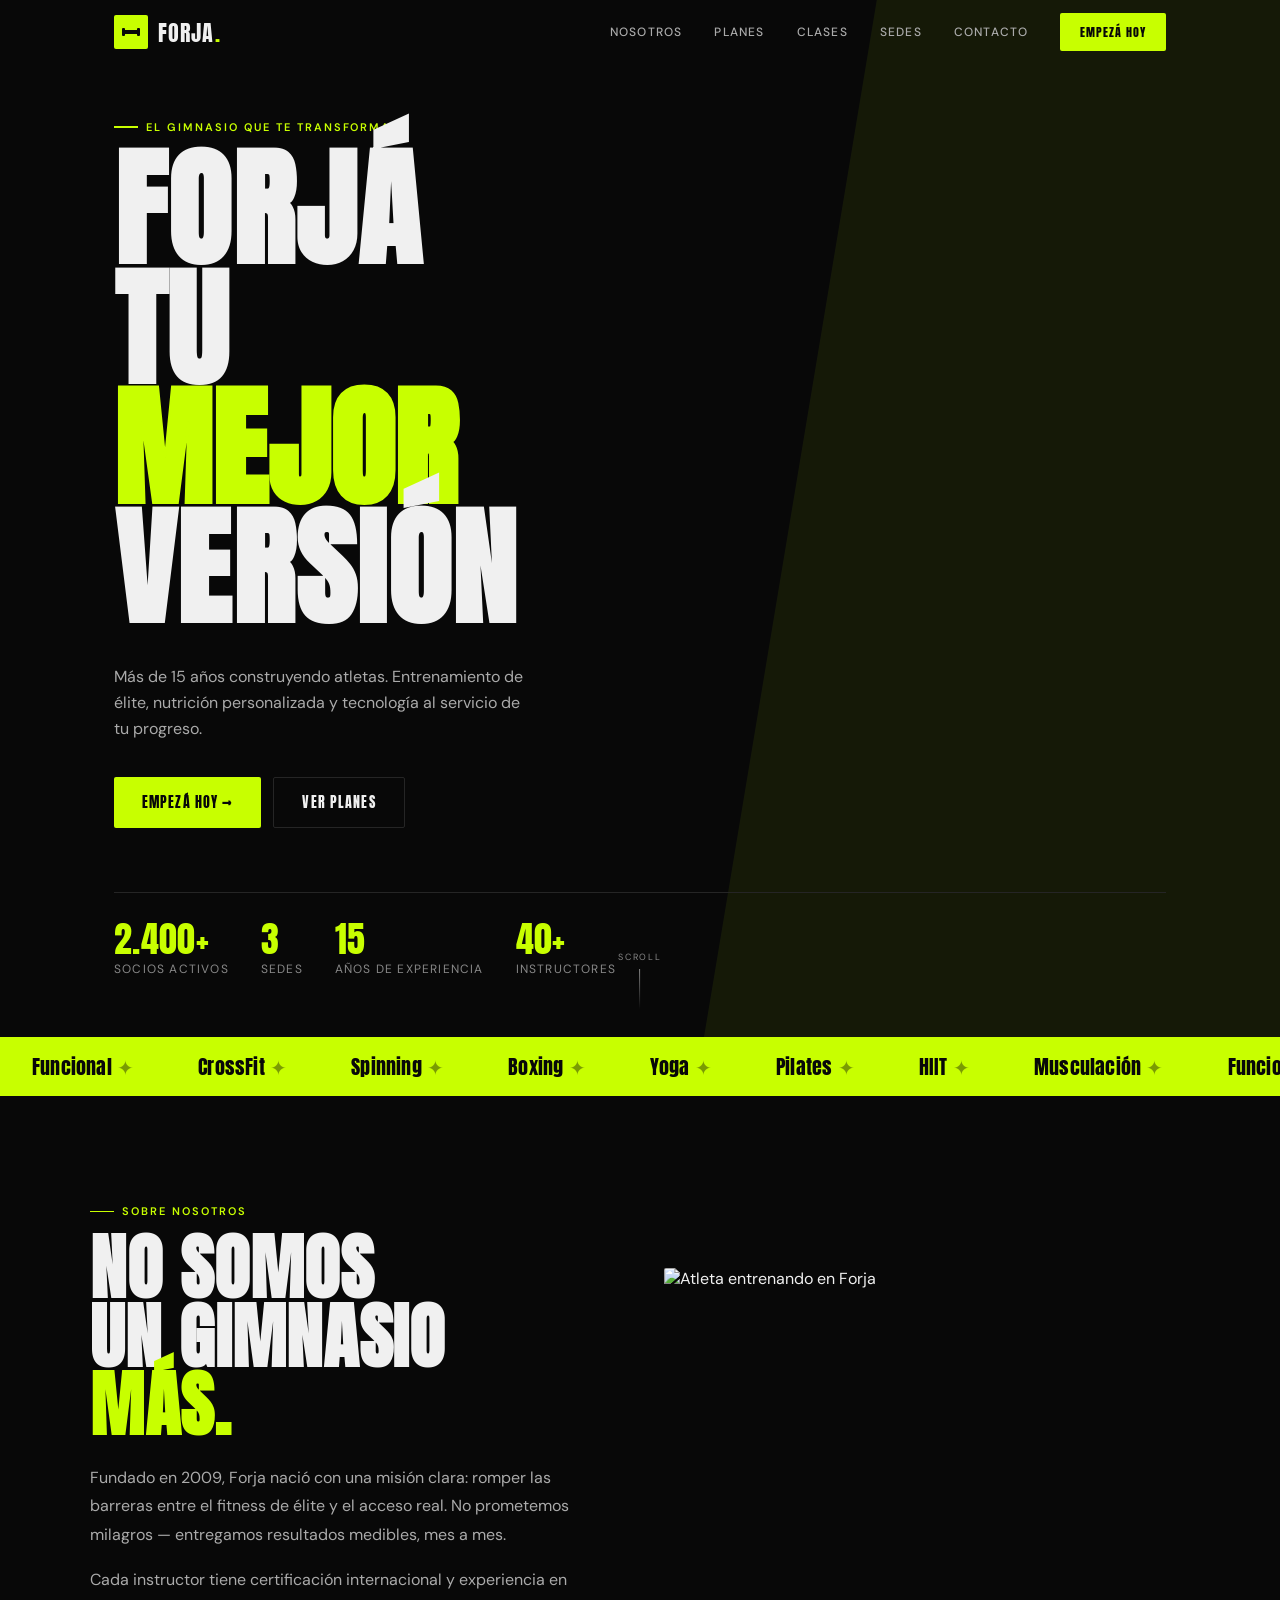
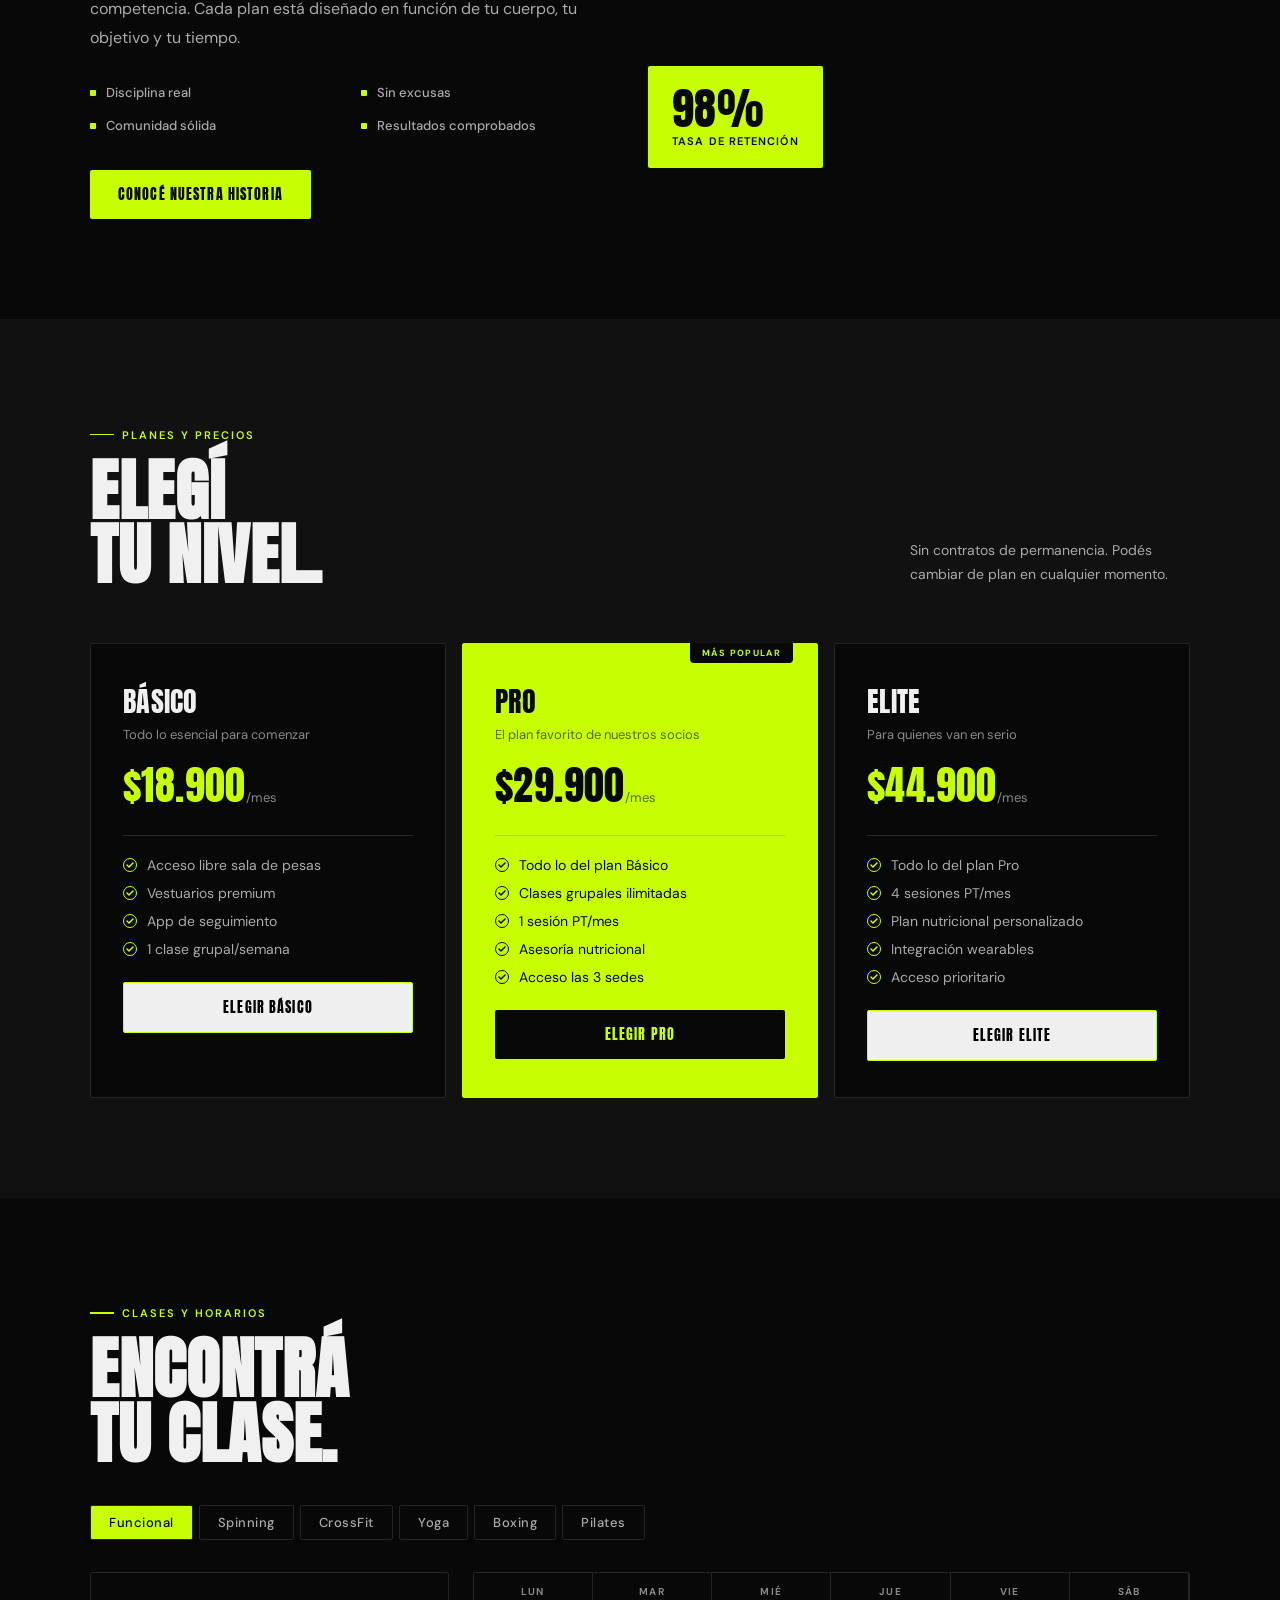
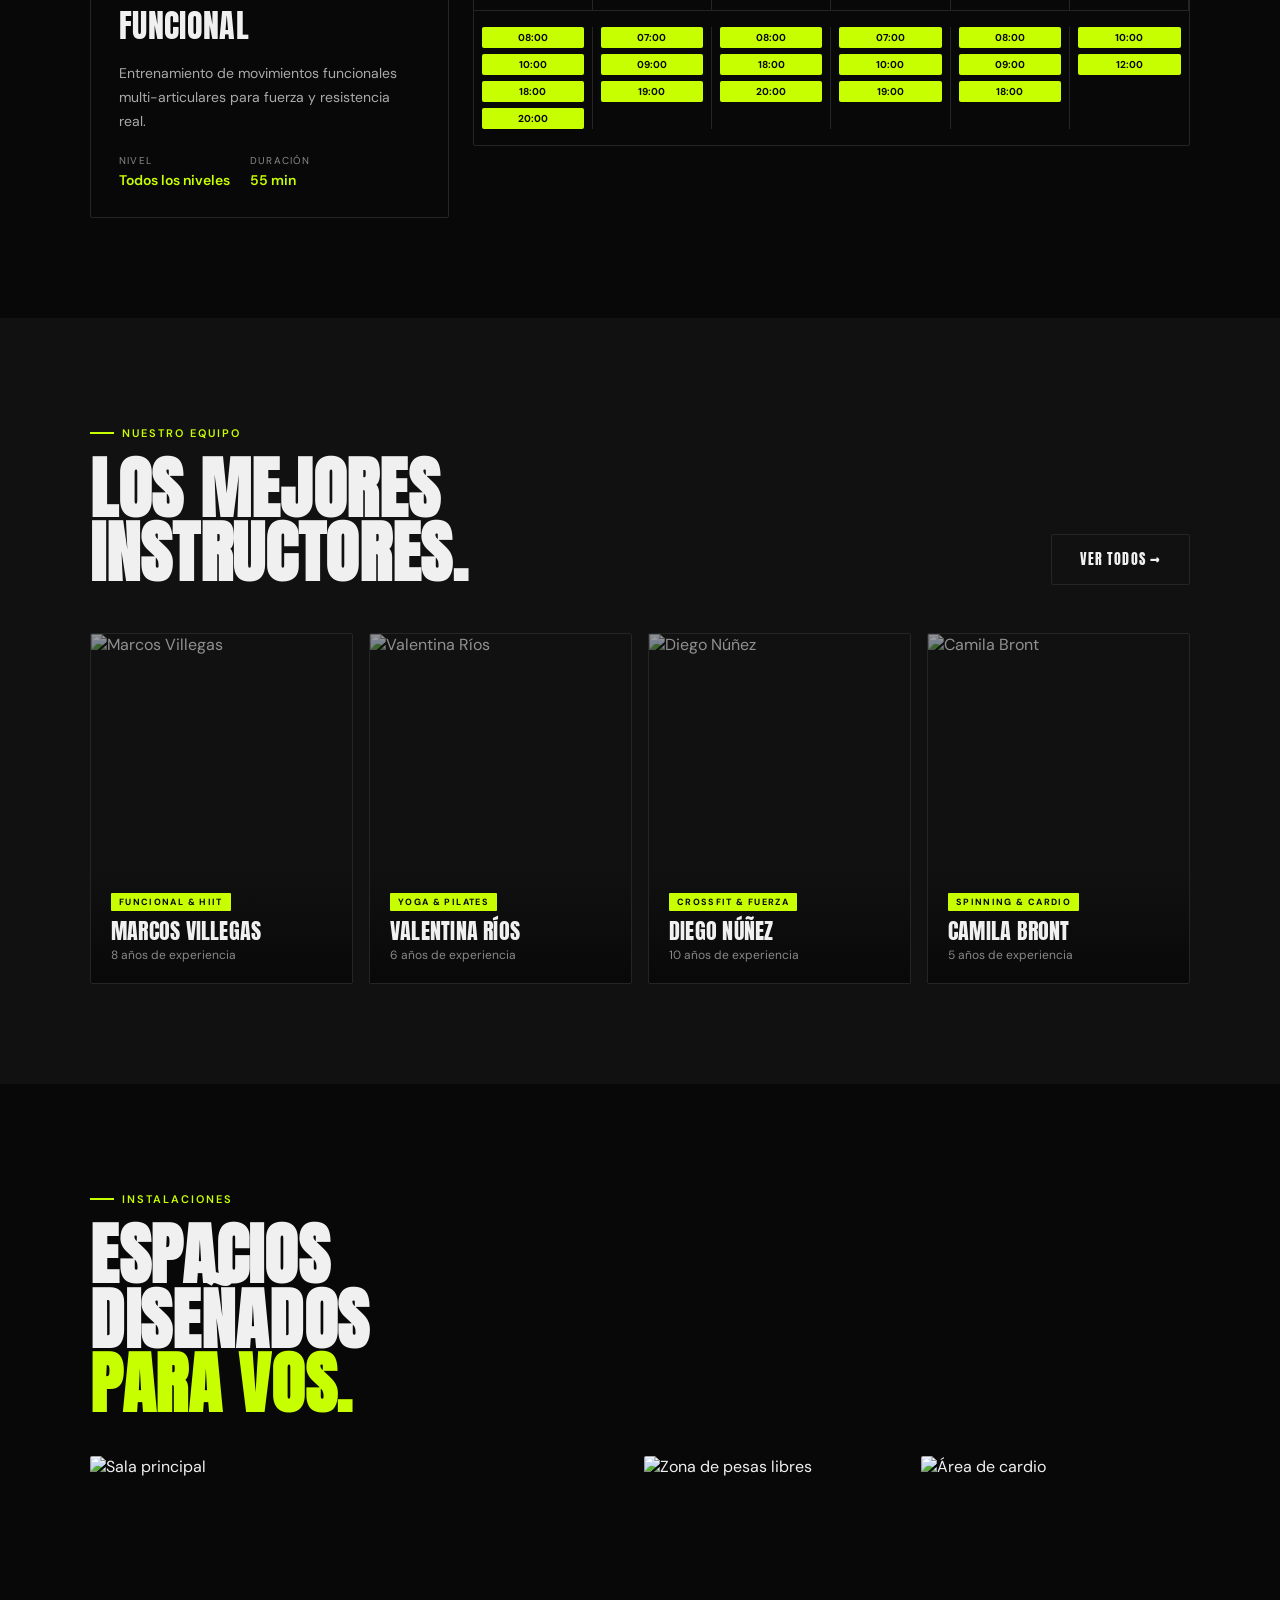
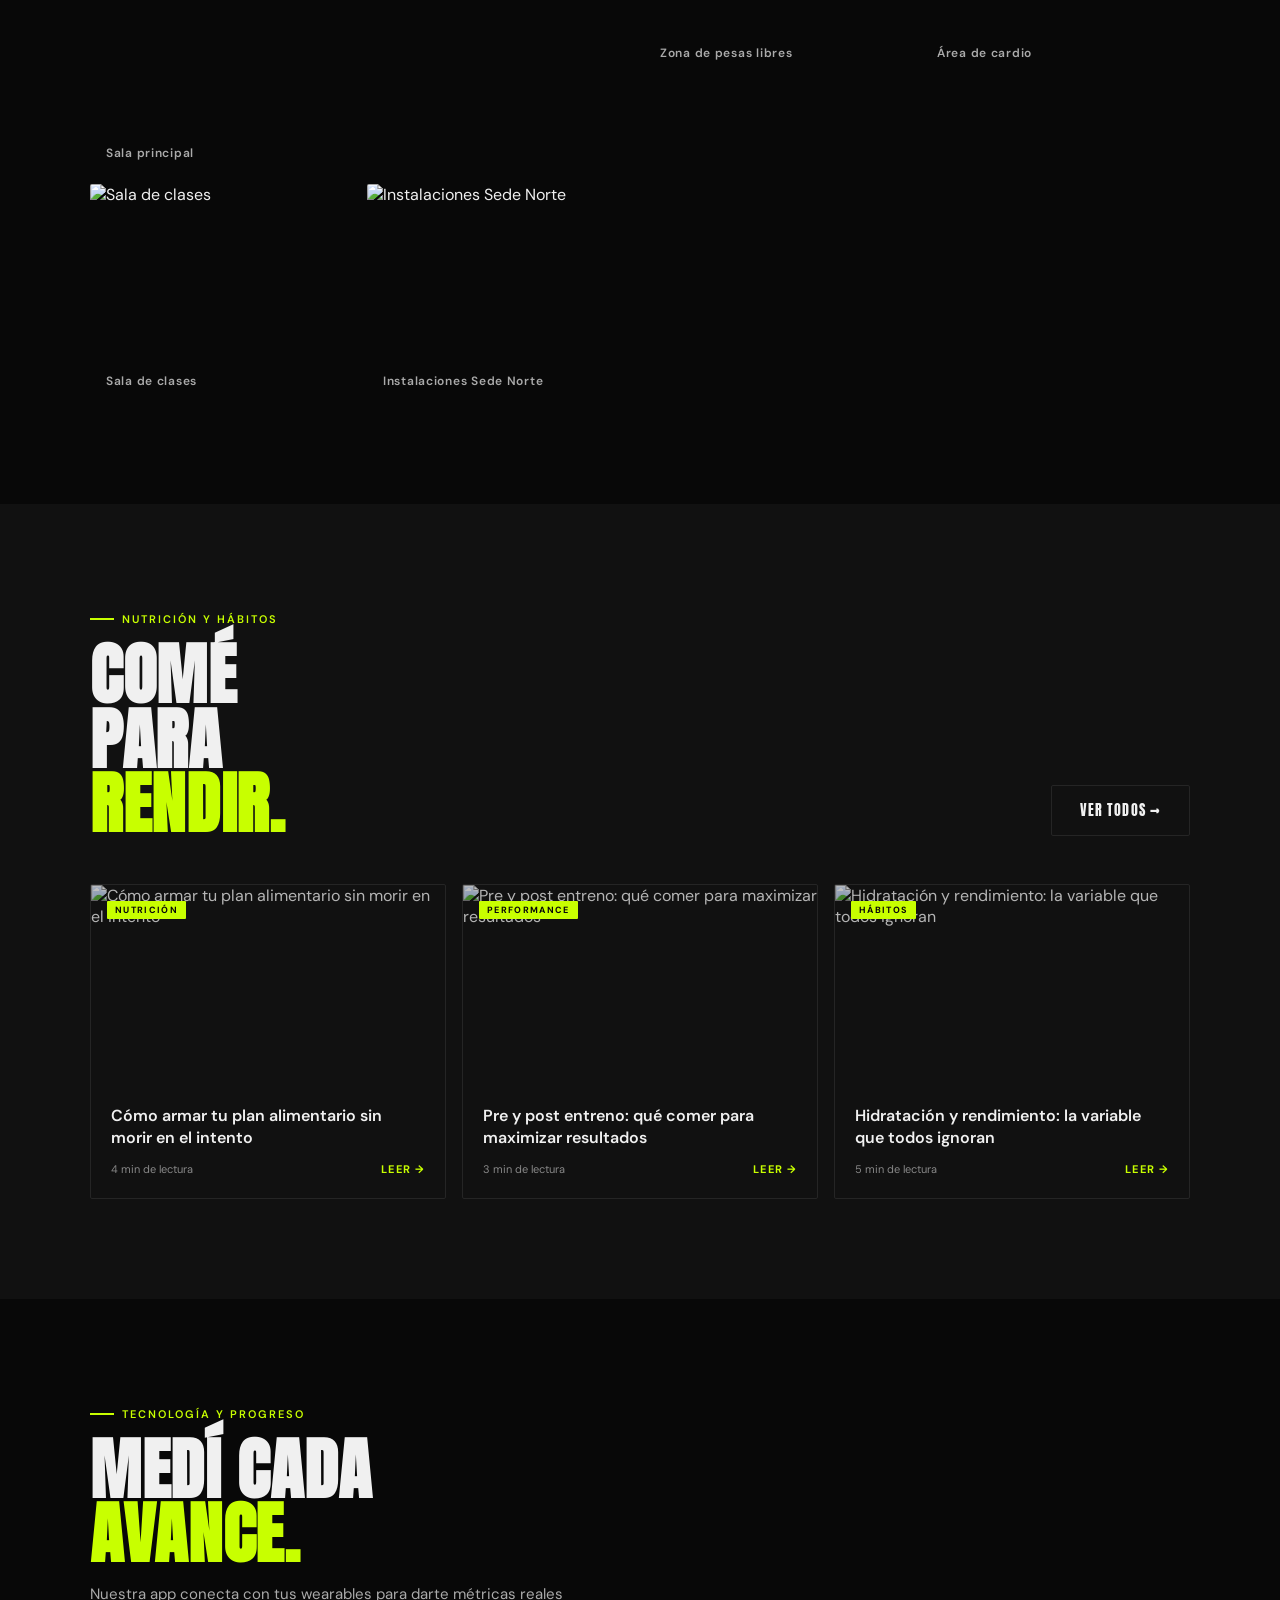
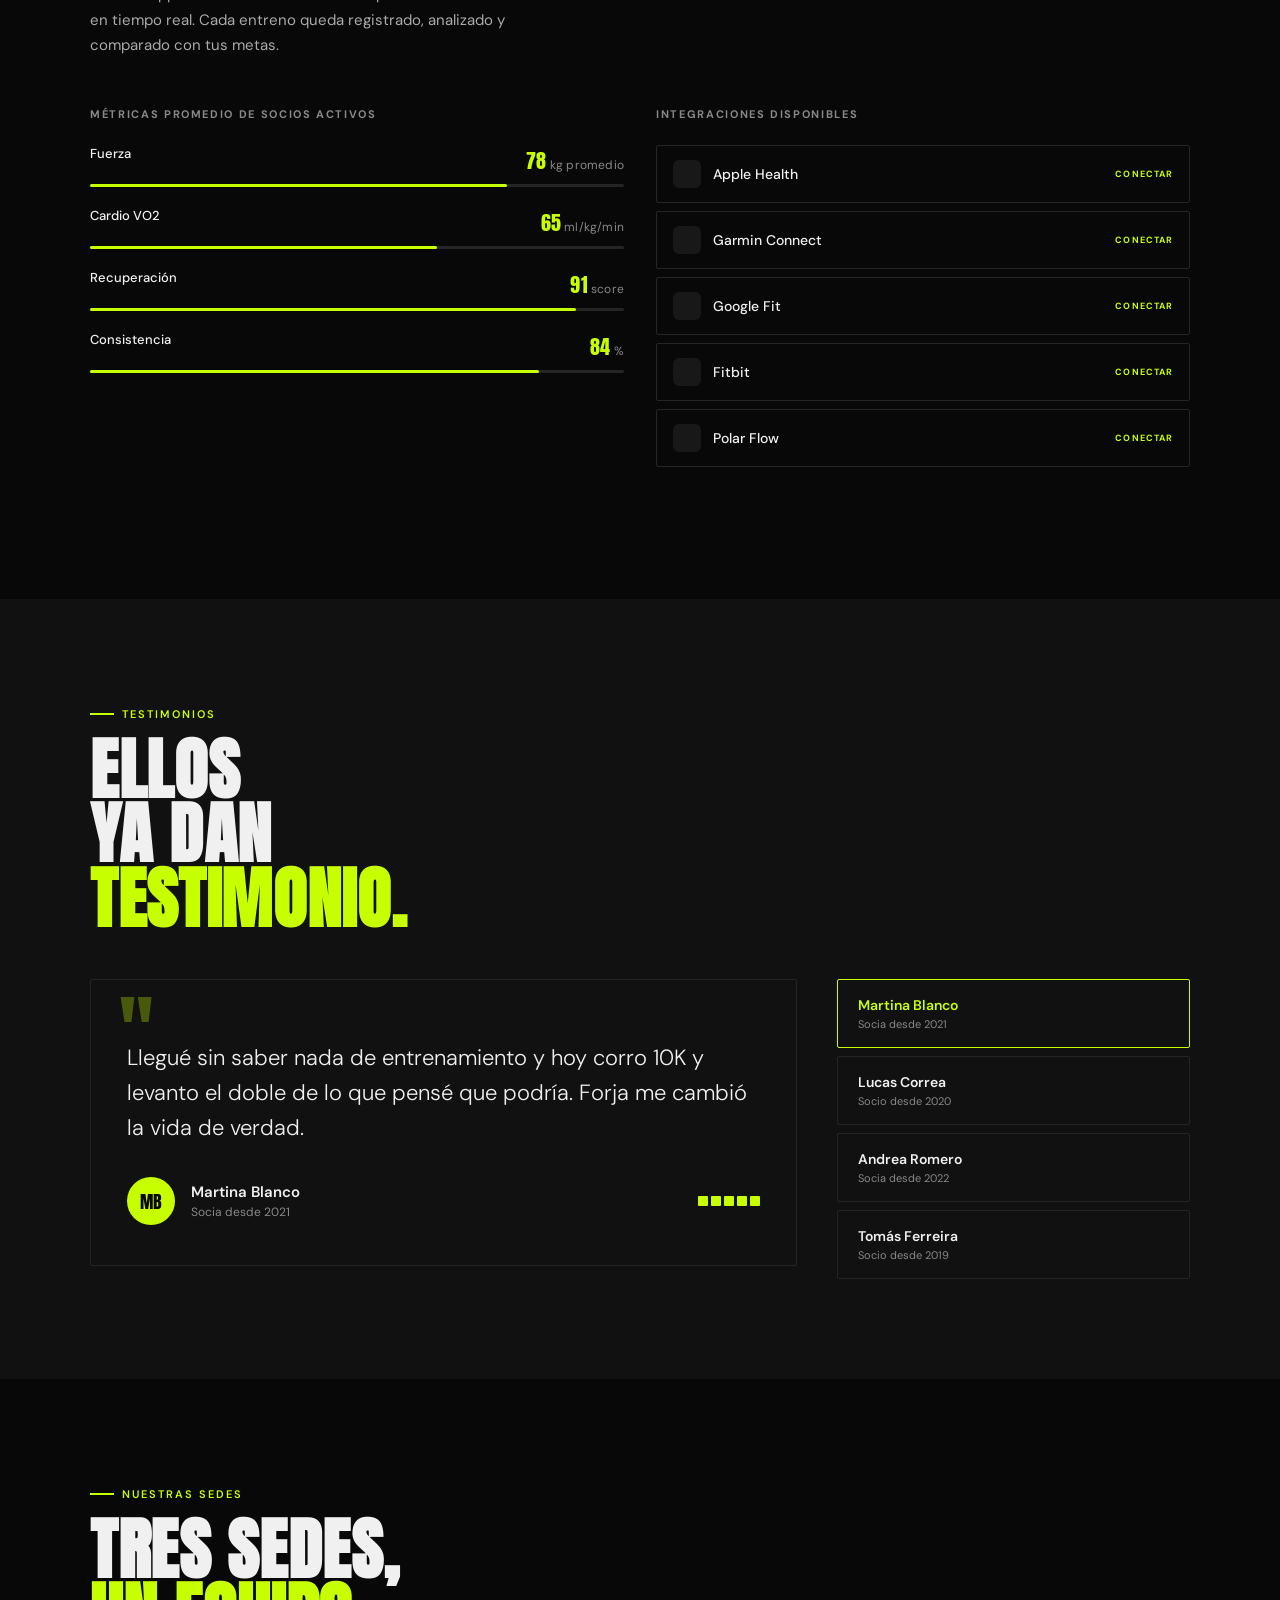
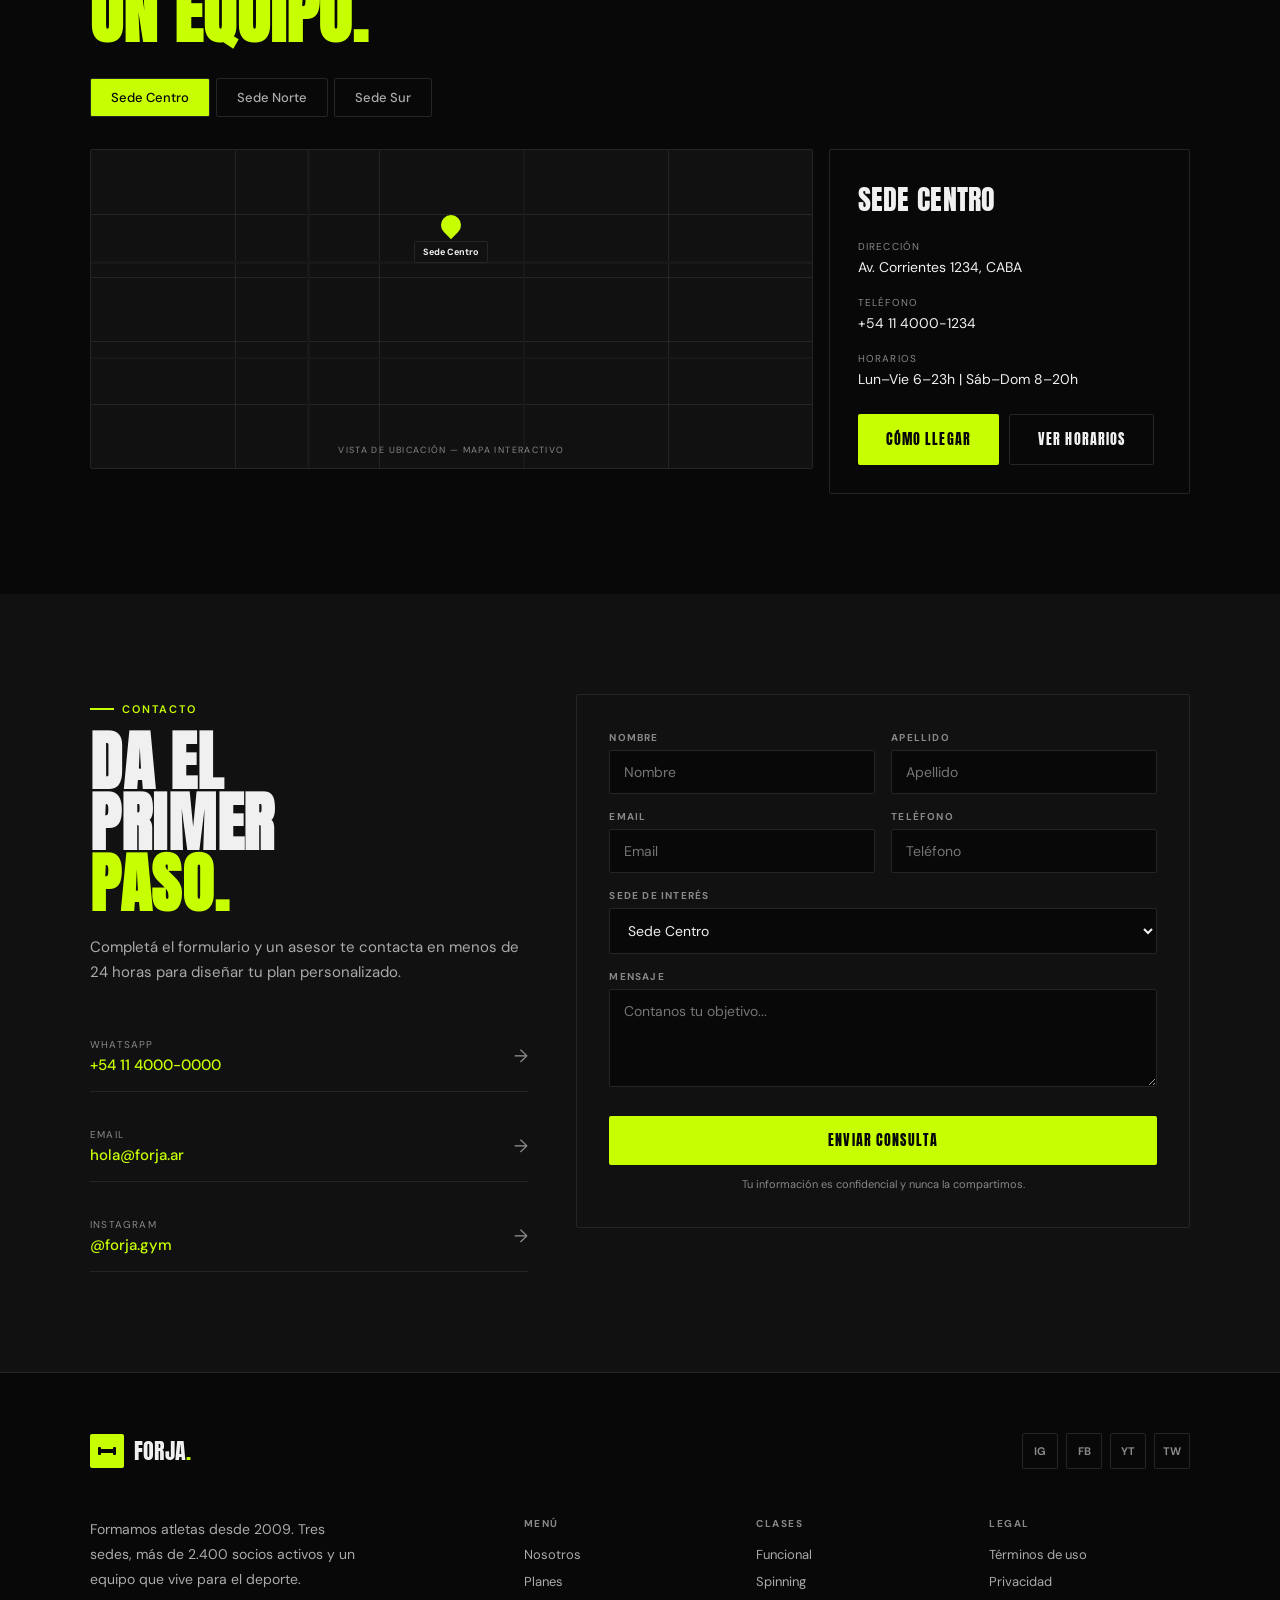
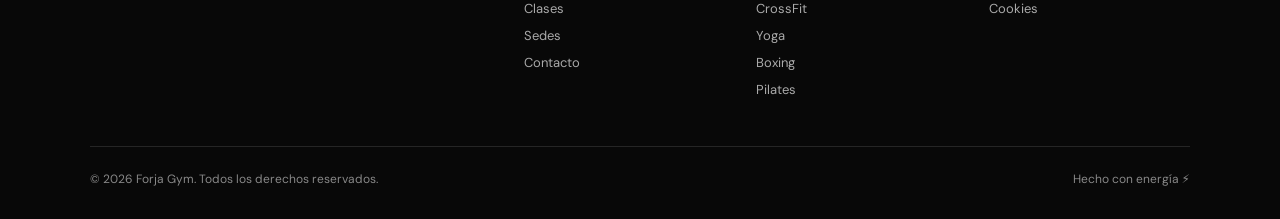
==== index.html @ 415e6bc8 "Maquetacion completa: HTML5+Bootstrap, formateo Prettier y auditoria de accesibilidad" ====
<!doctype html>
<html lang="es">
  <head>
    <meta charset="UTF-8" />
    <meta name="viewport" content="width=device-width, initial-scale=1.0" />
    <title>Forja Gym</title>
    <meta
      name="description"
      content="Forja Gym: entrenamiento de élite, nutrición personalizada y tecnología para tu progreso. Conocé nuestros planes, clases y sedes."
    />
    <link rel="preconnect" href="https://fonts.googleapis.com" />
    <link
      href="https://fonts.googleapis.com/css2?family=Anton&family=DM+Sans:wght@300;400;500;600&display=swap"
      rel="stylesheet"
    />
    <link href="index.css" rel="stylesheet" />
    <style>
      .mobile-menu.open {
        display: block !important;
      }
      .skip-link {
        position: absolute;
        left: -9999px;
        top: 0;
        background: var(--acid);
        color: var(--black);
        padding: 12px 20px;
        z-index: 1000;
        font-weight: 700;
        text-decoration: none;
      }
      .skip-link:focus {
        left: 16px;
        top: 16px;
      }
    </style>
  </head>
  <body>
    <a href="#contenido-principal" class="skip-link"
      >Saltar al contenido principal</a
    >
    <div id="root">
      <div style="min-height: 100%">
        <header
          style="
            position: fixed;
            top: 0;
            left: 0;
            right: 0;
            z-index: 100;
            background: transparent;
            backdrop-filter: none;
            border-bottom: none;
            transition: all 0.3s;
          "
        >
          <div style="max-width: 1100px; margin: 0 auto; padding: 0 24px">
            <div
              style="
                display: flex;
                align-items: center;
                justify-content: space-between;
                height: 64px;
              "
            >
              <div style="display: flex; align-items: center; gap: 10px">
                <div
                  style="
                    width: 34px;
                    height: 34px;
                    background: var(--acid);
                    border-radius: 2px;
                    display: flex;
                    align-items: center;
                    justify-content: center;
                  "
                >
                  <svg width="18" height="18" viewBox="0 0 18 18" fill="none">
                    <rect
                      x="2"
                      y="7"
                      width="14"
                      height="4"
                      rx="1"
                      fill="#080808"
                    ></rect>
                    <rect
                      x="0"
                      y="5"
                      width="3"
                      height="8"
                      rx="1"
                      fill="#080808"
                    ></rect>
                    <rect
                      x="15"
                      y="5"
                      width="3"
                      height="8"
                      rx="1"
                      fill="#080808"
                    ></rect>
                  </svg>
                </div>
                <span
                  class="display"
                  style="
                    font-size: 22px;
                    color: var(--text);
                    letter-spacing: 0.05em;
                  "
                  >FORJA<span style="color: var(--acid)">.</span></span
                >
              </div>
              <nav
                style="display: flex; gap: 32px; align-items: center"
                class="desktop-nav"
              >
                <a
                  href="#nosotros"
                  style="
                    font-size: 12px;
                    font-weight: 500;
                    letter-spacing: 0.1em;
                    text-transform: uppercase;
                    color: var(--text-dim);
                    text-decoration: none;
                    transition: color 0.2s;
                  "
                  >Nosotros</a
                ><a
                  href="#planes"
                  style="
                    font-size: 12px;
                    font-weight: 500;
                    letter-spacing: 0.1em;
                    text-transform: uppercase;
                    color: var(--text-dim);
                    text-decoration: none;
                    transition: color 0.2s;
                  "
                  >Planes</a
                ><a
                  href="#clases"
                  style="
                    font-size: 12px;
                    font-weight: 500;
                    letter-spacing: 0.1em;
                    text-transform: uppercase;
                    color: var(--text-dim);
                    text-decoration: none;
                    transition: color 0.2s;
                  "
                  >Clases</a
                ><a
                  href="#sedes"
                  style="
                    font-size: 12px;
                    font-weight: 500;
                    letter-spacing: 0.1em;
                    text-transform: uppercase;
                    color: var(--text-dim);
                    text-decoration: none;
                    transition: color 0.2s;
                  "
                  >Sedes</a
                ><a
                  href="#contacto"
                  style="
                    font-size: 12px;
                    font-weight: 500;
                    letter-spacing: 0.1em;
                    text-transform: uppercase;
                    color: var(--text-dim);
                    text-decoration: none;
                    transition: color 0.2s;
                  "
                  >Contacto</a
                ><button
                  type="button"
                  style="display:inline-flex;align-items:center;gap:8px;font-family:&#x27;Anton&#x27;, sans-serif;font-size:12px;letter-spacing:0.08em;text-transform:uppercase;border:none;cursor:pointer;padding:10px 20px;border-radius:2px;transition:all 0.2s;background:var(--acid);color:var(--black)"
                >
                  Empezá hoy
                </button>
              </nav>
              <button
                type="button"
                style="
                  background: none;
                  border: none;
                  cursor: pointer;
                  display: flex;
                  flex-direction: column;
                  gap: 5px;
                  padding: 4px;
                "
                class="hamburger"
              >
                <div
                  style="
                    width: 24px;
                    height: 1.5px;
                    background: var(--text);
                    border-radius: 1px;
                    transform: none;
                    opacity: 1;
                    transition: all 0.2s;
                  "
                ></div>
                <div
                  style="
                    width: 24px;
                    height: 1.5px;
                    background: var(--text);
                    border-radius: 1px;
                    transform: none;
                    opacity: 1;
                    transition: all 0.2s;
                  "
                ></div>
                <div
                  style="
                    width: 24px;
                    height: 1.5px;
                    background: var(--text);
                    border-radius: 1px;
                    transform: none;
                    opacity: 1;
                    transition: all 0.2s;
                  "
                ></div>
              </button>
            </div>
          </div>
          <style>
            .desktop-nav {
              display: none !important;
            }
            @media (min-width: 768px) {
              .desktop-nav {
                display: flex !important;
              }
              .hamburger {
                display: none !important;
              }
            }
          </style>
          <div
            class="mobile-menu"
            style="
              display: none;
              background: var(--surface);
              border-top: 1px solid var(--border);
              padding: 20px 24px;
            "
          >
            <a
              href="#nosotros"
              style="
                display: block;
                padding: 14px 0;
                border-bottom: 1px solid var(--border);
                font-size: 13px;
                font-weight: 500;
                letter-spacing: 0.1em;
                text-transform: uppercase;
                color: var(--text-dim);
                text-decoration: none;
              "
              >Nosotros</a
            >
            <a
              href="#planes"
              style="
                display: block;
                padding: 14px 0;
                border-bottom: 1px solid var(--border);
                font-size: 13px;
                font-weight: 500;
                letter-spacing: 0.1em;
                text-transform: uppercase;
                color: var(--text-dim);
                text-decoration: none;
              "
              >Planes</a
            >
            <a
              href="#clases"
              style="
                display: block;
                padding: 14px 0;
                border-bottom: 1px solid var(--border);
                font-size: 13px;
                font-weight: 500;
                letter-spacing: 0.1em;
                text-transform: uppercase;
                color: var(--text-dim);
                text-decoration: none;
              "
              >Clases</a
            >
            <a
              href="#sedes"
              style="
                display: block;
                padding: 14px 0;
                border-bottom: 1px solid var(--border);
                font-size: 13px;
                font-weight: 500;
                letter-spacing: 0.1em;
                text-transform: uppercase;
                color: var(--text-dim);
                text-decoration: none;
              "
              >Sedes</a
            >
            <a
              href="#contacto"
              style="
                display: block;
                padding: 14px 0;
                border-bottom: 1px solid var(--border);
                font-size: 13px;
                font-weight: 500;
                letter-spacing: 0.1em;
                text-transform: uppercase;
                color: var(--text-dim);
                text-decoration: none;
              "
              >Contacto</a
            >
            <div style="margin-top: 20px">
              <button
                type="button"
                style="
                  display: flex;
                  width: 100%;
                  justify-content: center;
                  align-items: center;
                  gap: 8px;
                  font-family: &quot;Anton&quot;, sans-serif;
                  font-size: 14px;
                  letter-spacing: 0.08em;
                  text-transform: uppercase;
                  border: none;
                  cursor: pointer;
                  padding: 14px 28px;
                  border-radius: 2px;
                  background: var(--acid);
                  color: var(--black);
                "
              >
                Empezá hoy
              </button>
            </div>
          </div>
        </header>
        <section
          id="contenido-principal"
          style="
            position: relative;
            min-height: 100svh;
            display: flex;
            flex-direction: column;
            overflow: hidden;
          "
        >
          <div
            style="
              position: absolute;
              inset: 0;
              background-image: url(https://images.unsplash.com/photo-1526506118085-60ce8714f8c5?w=1600&amp;h=1100&amp;fit=crop&amp;auto=format&amp;q=80);
              background-size: cover;
              background-position: center top;
              filter: brightness(0.35);
            "
          ></div>
          <div
            style="
              position: absolute;
              bottom: 0;
              right: 0;
              width: 45%;
              height: 100%;
              background: var(--acid);
              clip-path: polygon(30% 0, 100% 0, 100% 100%, 0% 100%);
              opacity: 0.07;
            "
          ></div>
          <div
            style="
              position: relative;
              flex: 1;
              display: flex;
              flex-direction: column;
              justify-content: center;
              padding: 120px 24px 60px;
              max-width: 1100px;
              margin: 0 auto;
              width: 100%;
            "
          >
            <span
              style="
                display: inline-flex;
                align-items: center;
                gap: 8px;
                font-size: 11px;
                font-weight: 600;
                letter-spacing: 0.18em;
                text-transform: uppercase;
                color: var(--acid);
                margin-bottom: 16px;
              "
              ><span
                style="
                  width: 24px;
                  height: 1.5px;
                  background: var(--acid);
                  display: inline-block;
                "
              ></span
              >El gimnasio que te transforma</span
            >
            <h1
              class="display"
              style="
                font-size: clamp(56px, 14vw, 130px);
                line-height: 0.92;
                color: var(--text);
                margin-bottom: 12px;
              "
            >
              FORJÁ<br />TU<br /><span
                style="color: var(--acid); -webkit-text-stroke: 2px var(--acid)"
                >MEJOR</span
              ><br />VERSIÓN
            </h1>
            <p
              style="
                font-size: 16px;
                line-height: 1.6;
                color: var(--text-dim);
                max-width: 420px;
                margin-top: 24px;
                margin-bottom: 36px;
              "
            >
              Más de 15 años construyendo atletas. Entrenamiento de élite,
              nutrición personalizada y tecnología al servicio de tu progreso.
            </p>
            <div style="display: flex; gap: 12px; flex-wrap: wrap">
              <button
                type="button"
                style="display:inline-flex;align-items:center;gap:8px;font-family:&#x27;Anton&#x27;, sans-serif;font-size:14px;letter-spacing:0.08em;text-transform:uppercase;border:none;cursor:pointer;padding:14px 28px;border-radius:2px;transition:all 0.2s;background:var(--acid);color:var(--black)"
              >
                Empezá hoy →</button
              ><button
                type="button"
                style="display:inline-flex;align-items:center;gap:8px;font-family:&#x27;Anton&#x27;, sans-serif;font-size:14px;letter-spacing:0.08em;text-transform:uppercase;border:1.5px solid var(--border);cursor:pointer;padding:14px 28px;border-radius:2px;transition:all 0.2s;background:transparent;color:var(--text)"
              >
                Ver planes
              </button>
            </div>
            <div
              style="
                display: flex;
                gap: 32px;
                margin-top: 64px;
                flex-wrap: wrap;
                border-top: 1px solid var(--border);
                padding-top: 28px;
              "
            >
              <div>
                <div
                  class="display"
                  style="font-size: 36px; color: var(--acid); line-height: 1"
                >
                  2.400+
                </div>
                <div
                  style="
                    font-size: 12px;
                    color: var(--muted);
                    margin-top: 4px;
                    text-transform: uppercase;
                    letter-spacing: 0.1em;
                  "
                >
                  Socios activos
                </div>
              </div>
              <div>
                <div
                  class="display"
                  style="font-size: 36px; color: var(--acid); line-height: 1"
                >
                  3
                </div>
                <div
                  style="
                    font-size: 12px;
                    color: var(--muted);
                    margin-top: 4px;
                    text-transform: uppercase;
                    letter-spacing: 0.1em;
                  "
                >
                  Sedes
                </div>
              </div>
              <div>
                <div
                  class="display"
                  style="font-size: 36px; color: var(--acid); line-height: 1"
                >
                  15
                </div>
                <div
                  style="
                    font-size: 12px;
                    color: var(--muted);
                    margin-top: 4px;
                    text-transform: uppercase;
                    letter-spacing: 0.1em;
                  "
                >
                  Años de experiencia
                </div>
              </div>
              <div>
                <div
                  class="display"
                  style="font-size: 36px; color: var(--acid); line-height: 1"
                >
                  40+
                </div>
                <div
                  style="
                    font-size: 12px;
                    color: var(--muted);
                    margin-top: 4px;
                    text-transform: uppercase;
                    letter-spacing: 0.1em;
                  "
                >
                  Instructores
                </div>
              </div>
            </div>
          </div>
          <div
            style="
              position: absolute;
              bottom: 28px;
              left: 50%;
              transform: translateX(-50%);
              display: flex;
              flex-direction: column;
              align-items: center;
              gap: 6px;
            "
          >
            <div
              style="
                font-size: 9px;
                color: var(--muted);
                letter-spacing: 0.2em;
                text-transform: uppercase;
              "
            >
              Scroll
            </div>
            <div
              style="
                width: 1px;
                height: 40px;
                background: linear-gradient(
                  to bottom,
                  var(--muted),
                  transparent
                );
              "
            ></div>
          </div>
        </section>
        <div
          style="
            background: var(--acid);
            overflow: hidden;
            padding: 14px 0;
            border-top: none;
            border-bottom: none;
          "
        >
          <div class="marquee-track" aria-hidden="true">
            <span
              class="display"
              style="
                font-size: 20px;
                color: var(--black);
                white-space: nowrap;
                padding: 0 32px;
              "
              >Funcional <span style="opacity: 0.4">✦</span></span
            ><span
              class="display"
              style="
                font-size: 20px;
                color: var(--black);
                white-space: nowrap;
                padding: 0 32px;
              "
              >CrossFit <span style="opacity: 0.4">✦</span></span
            ><span
              class="display"
              style="
                font-size: 20px;
                color: var(--black);
                white-space: nowrap;
                padding: 0 32px;
              "
              >Spinning <span style="opacity: 0.4">✦</span></span
            ><span
              class="display"
              style="
                font-size: 20px;
                color: var(--black);
                white-space: nowrap;
                padding: 0 32px;
              "
              >Boxing <span style="opacity: 0.4">✦</span></span
            ><span
              class="display"
              style="
                font-size: 20px;
                color: var(--black);
                white-space: nowrap;
                padding: 0 32px;
              "
              >Yoga <span style="opacity: 0.4">✦</span></span
            ><span
              class="display"
              style="
                font-size: 20px;
                color: var(--black);
                white-space: nowrap;
                padding: 0 32px;
              "
              >Pilates <span style="opacity: 0.4">✦</span></span
            ><span
              class="display"
              style="
                font-size: 20px;
                color: var(--black);
                white-space: nowrap;
                padding: 0 32px;
              "
              >HIIT <span style="opacity: 0.4">✦</span></span
            ><span
              class="display"
              style="
                font-size: 20px;
                color: var(--black);
                white-space: nowrap;
                padding: 0 32px;
              "
              >Musculación <span style="opacity: 0.4">✦</span></span
            ><span
              class="display"
              style="
                font-size: 20px;
                color: var(--black);
                white-space: nowrap;
                padding: 0 32px;
              "
              >Funcional <span style="opacity: 0.4">✦</span></span
            ><span
              class="display"
              style="
                font-size: 20px;
                color: var(--black);
                white-space: nowrap;
                padding: 0 32px;
              "
              >CrossFit <span style="opacity: 0.4">✦</span></span
            ><span
              class="display"
              style="
                font-size: 20px;
                color: var(--black);
                white-space: nowrap;
                padding: 0 32px;
              "
              >Spinning <span style="opacity: 0.4">✦</span></span
            ><span
              class="display"
              style="
                font-size: 20px;
                color: var(--black);
                white-space: nowrap;
                padding: 0 32px;
              "
              >Boxing <span style="opacity: 0.4">✦</span></span
            ><span
              class="display"
              style="
                font-size: 20px;
                color: var(--black);
                white-space: nowrap;
                padding: 0 32px;
              "
              >Yoga <span style="opacity: 0.4">✦</span></span
            ><span
              class="display"
              style="
                font-size: 20px;
                color: var(--black);
                white-space: nowrap;
                padding: 0 32px;
              "
              >Pilates <span style="opacity: 0.4">✦</span></span
            ><span
              class="display"
              style="
                font-size: 20px;
                color: var(--black);
                white-space: nowrap;
                padding: 0 32px;
              "
              >HIIT <span style="opacity: 0.4">✦</span></span
            ><span
              class="display"
              style="
                font-size: 20px;
                color: var(--black);
                white-space: nowrap;
                padding: 0 32px;
              "
              >Musculación <span style="opacity: 0.4">✦</span></span
            >
          </div>
        </div>
        <section
          id="nosotros"
          class="section-pad"
          style="background: var(--black)"
        >
          <div style="max-width: 1100px; margin: 0 auto">
            <div
              style="
                display: grid;
                grid-template-columns: 1fr;
                gap: 48px;
                align-items: center;
              "
              class="about-grid"
            >
              <div>
                <span
                  style="
                    display: inline-flex;
                    align-items: center;
                    gap: 8px;
                    font-size: 11px;
                    font-weight: 600;
                    letter-spacing: 0.18em;
                    text-transform: uppercase;
                    color: var(--acid);
                    margin-bottom: 16px;
                  "
                  ><span
                    style="
                      width: 24px;
                      height: 1.5px;
                      background: var(--acid);
                      display: inline-block;
                    "
                  ></span
                  >Sobre Nosotros</span
                >
                <h2
                  class="display"
                  style="
                    font-size: clamp(40px, 8vw, 72px);
                    line-height: 0.95;
                    margin-bottom: 24px;
                  "
                >
                  NO SOMOS<br />UN GIMNASIO<br /><span
                    style="color: var(--acid)"
                    >MÁS.</span
                  >
                </h2>
                <p
                  style="
                    font-size: 16px;
                    line-height: 1.8;
                    color: var(--text-dim);
                    margin-bottom: 16px;
                  "
                >
                  Fundado en 2009, Forja nació con una misión clara: romper las
                  barreras entre el fitness de élite y el acceso real. No
                  prometemos milagros — entregamos resultados medibles, mes a
                  mes.
                </p>
                <p
                  style="
                    font-size: 16px;
                    line-height: 1.8;
                    color: var(--text-dim);
                    margin-bottom: 32px;
                  "
                >
                  Cada instructor tiene certificación internacional y
                  experiencia en competencia. Cada plan está diseñado en función
                  de tu cuerpo, tu objetivo y tu tiempo.
                </p>
                <div
                  style="
                    display: grid;
                    grid-template-columns: 1fr 1fr;
                    gap: 16px;
                    margin-bottom: 36px;
                  "
                >
                  <div style="display: flex; align-items: center; gap: 10px">
                    <div
                      style="
                        width: 6px;
                        height: 6px;
                        background: var(--acid);
                        border-radius: 1px;
                        flex-shrink: 0;
                      "
                    ></div>
                    <span
                      style="
                        font-size: 13px;
                        font-weight: 500;
                        color: var(--text-dim);
                      "
                      >Disciplina real</span
                    >
                  </div>
                  <div style="display: flex; align-items: center; gap: 10px">
                    <div
                      style="
                        width: 6px;
                        height: 6px;
                        background: var(--acid);
                        border-radius: 1px;
                        flex-shrink: 0;
                      "
                    ></div>
                    <span
                      style="
                        font-size: 13px;
                        font-weight: 500;
                        color: var(--text-dim);
                      "
                      >Sin excusas</span
                    >
                  </div>
                  <div style="display: flex; align-items: center; gap: 10px">
                    <div
                      style="
                        width: 6px;
                        height: 6px;
                        background: var(--acid);
                        border-radius: 1px;
                        flex-shrink: 0;
                      "
                    ></div>
                    <span
                      style="
                        font-size: 13px;
                        font-weight: 500;
                        color: var(--text-dim);
                      "
                      >Comunidad sólida</span
                    >
                  </div>
                  <div style="display: flex; align-items: center; gap: 10px">
                    <div
                      style="
                        width: 6px;
                        height: 6px;
                        background: var(--acid);
                        border-radius: 1px;
                        flex-shrink: 0;
                      "
                    ></div>
                    <span
                      style="
                        font-size: 13px;
                        font-weight: 500;
                        color: var(--text-dim);
                      "
                      >Resultados comprobados</span
                    >
                  </div>
                </div>
                <button
                  type="button"
                  style="display:inline-flex;align-items:center;gap:8px;font-family:&#x27;Anton&#x27;, sans-serif;font-size:14px;letter-spacing:0.08em;text-transform:uppercase;border:none;cursor:pointer;padding:14px 28px;border-radius:2px;transition:all 0.2s;background:var(--acid);color:var(--black)"
                >
                  Conocé nuestra historia
                </button>
              </div>
              <div style="position: relative">
                <img
                  src="https://images.unsplash.com/photo-1605490855119-94921710a47f?w=700&amp;h=900&amp;fit=crop&amp;auto=format&amp;q=80"
                  alt="Atleta entrenando en Forja"
                  style="
                    width: 100%;
                    height: 480px;
                    object-fit: cover;
                    border-radius: 2px;
                    display: block;
                  "
                />
                <div
                  style="
                    position: absolute;
                    bottom: -20px;
                    left: -16px;
                    background: var(--acid);
                    color: var(--black);
                    padding: 20px 24px;
                    border-radius: 2px;
                  "
                >
                  <div class="display" style="font-size: 44px; line-height: 1">
                    98%
                  </div>
                  <div
                    style="
                      font-size: 11px;
                      font-weight: 600;
                      margin-top: 4px;
                      text-transform: uppercase;
                      letter-spacing: 0.1em;
                    "
                  >
                    Tasa de retención
                  </div>
                </div>
              </div>
            </div>
          </div>
          <style>
            @media (min-width: 768px) {
              .about-grid {
                grid-template-columns: 1fr 1fr !important;
              }
            }
          </style>
        </section>
        <section
          id="planes"
          class="section-pad"
          style="background: var(--surface)"
        >
          <div style="max-width: 1100px; margin: 0 auto">
            <div
              style="
                display: flex;
                justify-content: space-between;
                align-items: flex-end;
                margin-bottom: 56px;
                flex-wrap: wrap;
                gap: 20px;
              "
            >
              <div>
                <span
                  style="
                    display: inline-flex;
                    align-items: center;
                    gap: 8px;
                    font-size: 11px;
                    font-weight: 600;
                    letter-spacing: 0.18em;
                    text-transform: uppercase;
                    color: var(--acid);
                    margin-bottom: 16px;
                  "
                  ><span
                    style="
                      width: 24px;
                      height: 1.5px;
                      background: var(--acid);
                      display: inline-block;
                    "
                  ></span
                  >Planes y Precios</span
                >
                <h2
                  class="display"
                  style="font-size: clamp(40px, 8vw, 68px); line-height: 0.95"
                >
                  ELEGÍ<br />TU NIVEL.
                </h2>
              </div>
              <p
                style="
                  font-size: 14px;
                  color: var(--text-dim);
                  max-width: 280px;
                  line-height: 1.7;
                "
              >
                Sin contratos de permanencia. Podés cambiar de plan en cualquier
                momento.
              </p>
            </div>
            <div
              style="display: grid; grid-template-columns: 1fr; gap: 2px"
              class="plans-grid"
            >
              <div
                class="card-hover"
                style="
                  padding: 36px 32px;
                  border: 1.5px solid var(--border);
                  border-radius: 2px;
                  background: var(--black);
                  position: relative;
                "
              >
                <div
                  style="
                    display: flex;
                    justify-content: space-between;
                    align-items: flex-start;
                    margin-bottom: 20px;
                    flex-wrap: wrap;
                    gap: 12px;
                  "
                >
                  <div>
                    <div
                      class="display"
                      style="font-size: 28px; color: var(--text)"
                    >
                      BÁSICO
                    </div>
                    <div
                      style="
                        font-size: 13px;
                        color: var(--muted);
                        margin-top: 4px;
                      "
                    >
                      Todo lo esencial para comenzar
                    </div>
                  </div>
                  <div style="text-align: right">
                    <span
                      class="display"
                      style="font-size: 40px; color: var(--acid)"
                      >$18.900</span
                    ><span style="font-size: 13px; color: var(--muted)"
                      >/mes</span
                    >
                  </div>
                </div>
                <div
                  style="
                    border-top: 1px solid var(--border);
                    padding-top: 20px;
                    margin-bottom: 24px;
                  "
                >
                  <div
                    style="
                      display: flex;
                      align-items: center;
                      gap: 10px;
                      margin-bottom: 10px;
                    "
                  >
                    <svg width="14" height="14" viewBox="0 0 14 14" fill="none">
                      <circle
                        cx="7"
                        cy="7"
                        r="6.5"
                        stroke="var(--acid)"
                        stroke-width="1"
                      ></circle>
                      <path
                        d="M4 7l2 2 4-4"
                        stroke="var(--acid)"
                        stroke-width="1.5"
                        stroke-linecap="round"
                        stroke-linejoin="round"
                      ></path></svg
                    ><span style="font-size: 14px; color: var(--text-dim)"
                      >Acceso libre sala de pesas</span
                    >
                  </div>
                  <div
                    style="
                      display: flex;
                      align-items: center;
                      gap: 10px;
                      margin-bottom: 10px;
                    "
                  >
                    <svg width="14" height="14" viewBox="0 0 14 14" fill="none">
                      <circle
                        cx="7"
                        cy="7"
                        r="6.5"
                        stroke="var(--acid)"
                        stroke-width="1"
                      ></circle>
                      <path
                        d="M4 7l2 2 4-4"
                        stroke="var(--acid)"
                        stroke-width="1.5"
                        stroke-linecap="round"
                        stroke-linejoin="round"
                      ></path></svg
                    ><span style="font-size: 14px; color: var(--text-dim)"
                      >Vestuarios premium</span
                    >
                  </div>
                  <div
                    style="
                      display: flex;
                      align-items: center;
                      gap: 10px;
                      margin-bottom: 10px;
                    "
                  >
                    <svg width="14" height="14" viewBox="0 0 14 14" fill="none">
                      <circle
                        cx="7"
                        cy="7"
                        r="6.5"
                        stroke="var(--acid)"
                        stroke-width="1"
                      ></circle>
                      <path
                        d="M4 7l2 2 4-4"
                        stroke="var(--acid)"
                        stroke-width="1.5"
                        stroke-linecap="round"
                        stroke-linejoin="round"
                      ></path></svg
                    ><span style="font-size: 14px; color: var(--text-dim)"
                      >App de seguimiento</span
                    >
                  </div>
                  <div
                    style="
                      display: flex;
                      align-items: center;
                      gap: 10px;
                      margin-bottom: 10px;
                    "
                  >
                    <svg width="14" height="14" viewBox="0 0 14 14" fill="none">
                      <circle
                        cx="7"
                        cy="7"
                        r="6.5"
                        stroke="var(--acid)"
                        stroke-width="1"
                      ></circle>
                      <path
                        d="M4 7l2 2 4-4"
                        stroke="var(--acid)"
                        stroke-width="1.5"
                        stroke-linecap="round"
                        stroke-linejoin="round"
                      ></path></svg
                    ><span style="font-size: 14px; color: var(--text-dim)"
                      >1 clase grupal/semana</span
                    >
                  </div>
                </div>
                <button
                  type="button"
                  style="display:inline-flex;align-items:center;gap:8px;font-family:&#x27;Anton&#x27;, sans-serif;font-size:14px;letter-spacing:0.08em;text-transform:uppercase;border:1.5px solid var(--acid);cursor:pointer;padding:14px 28px;border-radius:2px;transition:all 0.2s;width:100%;justify-content:center"
                >
                  Elegir Básico
                </button>
              </div>
              <div
                class="card-hover plan-featured"
                style="
                  padding: 36px 32px;
                  border: 1.5px solid var(--acid);
                  border-radius: 2px;
                  background: var(--acid);
                  position: relative;
                "
              >
                <div
                  style="
                    position: absolute;
                    top: -1px;
                    right: 24px;
                    background: var(--black);
                    color: var(--acid);
                    font-size: 9px;
                    font-weight: 700;
                    letter-spacing: 0.15em;
                    text-transform: uppercase;
                    padding: 4px 12px;
                    border-radius: 0 0 4px 4px;
                  "
                >
                  Más popular
                </div>
                <div
                  style="
                    display: flex;
                    justify-content: space-between;
                    align-items: flex-start;
                    margin-bottom: 20px;
                    flex-wrap: wrap;
                    gap: 12px;
                  "
                >
                  <div>
                    <div
                      class="display"
                      style="font-size: 28px; color: var(--black)"
                    >
                      PRO
                    </div>
                    <div
                      style="
                        font-size: 13px;
                        color: rgba(8, 8, 8, 0.6);
                        margin-top: 4px;
                      "
                    >
                      El plan favorito de nuestros socios
                    </div>
                  </div>
                  <div style="text-align: right">
                    <span
                      class="display"
                      style="font-size: 40px; color: var(--black)"
                      >$29.900</span
                    ><span style="font-size: 13px; color: rgba(8, 8, 8, 0.6)"
                      >/mes</span
                    >
                  </div>
                </div>
                <div
                  style="
                    border-top: 1px solid rgba(8, 8, 8, 0.15);
                    padding-top: 20px;
                    margin-bottom: 24px;
                  "
                >
                  <div
                    style="
                      display: flex;
                      align-items: center;
                      gap: 10px;
                      margin-bottom: 10px;
                    "
                  >
                    <svg width="14" height="14" viewBox="0 0 14 14" fill="none">
                      <circle
                        cx="7"
                        cy="7"
                        r="6.5"
                        stroke="var(--black)"
                        stroke-width="1"
                      ></circle>
                      <path
                        d="M4 7l2 2 4-4"
                        stroke="var(--black)"
                        stroke-width="1.5"
                        stroke-linecap="round"
                        stroke-linejoin="round"
                      ></path></svg
                    ><span style="font-size: 14px; color: var(--black)"
                      >Todo lo del plan Básico</span
                    >
                  </div>
                  <div
                    style="
                      display: flex;
                      align-items: center;
                      gap: 10px;
                      margin-bottom: 10px;
                    "
                  >
                    <svg width="14" height="14" viewBox="0 0 14 14" fill="none">
                      <circle
                        cx="7"
                        cy="7"
                        r="6.5"
                        stroke="var(--black)"
                        stroke-width="1"
                      ></circle>
                      <path
                        d="M4 7l2 2 4-4"
                        stroke="var(--black)"
                        stroke-width="1.5"
                        stroke-linecap="round"
                        stroke-linejoin="round"
                      ></path></svg
                    ><span style="font-size: 14px; color: var(--black)"
                      >Clases grupales ilimitadas</span
                    >
                  </div>
                  <div
                    style="
                      display: flex;
                      align-items: center;
                      gap: 10px;
                      margin-bottom: 10px;
                    "
                  >
                    <svg width="14" height="14" viewBox="0 0 14 14" fill="none">
                      <circle
                        cx="7"
                        cy="7"
                        r="6.5"
                        stroke="var(--black)"
                        stroke-width="1"
                      ></circle>
                      <path
                        d="M4 7l2 2 4-4"
                        stroke="var(--black)"
                        stroke-width="1.5"
                        stroke-linecap="round"
                        stroke-linejoin="round"
                      ></path></svg
                    ><span style="font-size: 14px; color: var(--black)"
                      >1 sesión PT/mes</span
                    >
                  </div>
                  <div
                    style="
                      display: flex;
                      align-items: center;
                      gap: 10px;
                      margin-bottom: 10px;
                    "
                  >
                    <svg width="14" height="14" viewBox="0 0 14 14" fill="none">
                      <circle
                        cx="7"
                        cy="7"
                        r="6.5"
                        stroke="var(--black)"
                        stroke-width="1"
                      ></circle>
                      <path
                        d="M4 7l2 2 4-4"
                        stroke="var(--black)"
                        stroke-width="1.5"
                        stroke-linecap="round"
                        stroke-linejoin="round"
                      ></path></svg
                    ><span style="font-size: 14px; color: var(--black)"
                      >Asesoría nutricional</span
                    >
                  </div>
                  <div
                    style="
                      display: flex;
                      align-items: center;
                      gap: 10px;
                      margin-bottom: 10px;
                    "
                  >
                    <svg width="14" height="14" viewBox="0 0 14 14" fill="none">
                      <circle
                        cx="7"
                        cy="7"
                        r="6.5"
                        stroke="var(--black)"
                        stroke-width="1"
                      ></circle>
                      <path
                        d="M4 7l2 2 4-4"
                        stroke="var(--black)"
                        stroke-width="1.5"
                        stroke-linecap="round"
                        stroke-linejoin="round"
                      ></path></svg
                    ><span style="font-size: 14px; color: var(--black)"
                      >Acceso las 3 sedes</span
                    >
                  </div>
                </div>
                <button
                  type="button"
                  style="display:inline-flex;align-items:center;gap:8px;font-family:&#x27;Anton&#x27;, sans-serif;font-size:14px;letter-spacing:0.08em;text-transform:uppercase;border:none;cursor:pointer;padding:14px 28px;border-radius:2px;transition:all 0.2s;background:var(--black);color:var(--acid);width:100%;justify-content:center;border-color:var(--black)"
                >
                  Elegir Pro
                </button>
              </div>
              <div
                class="card-hover"
                style="
                  padding: 36px 32px;
                  border: 1.5px solid var(--border);
                  border-radius: 2px;
                  background: var(--black);
                  position: relative;
                "
              >
                <div
                  style="
                    display: flex;
                    justify-content: space-between;
                    align-items: flex-start;
                    margin-bottom: 20px;
                    flex-wrap: wrap;
                    gap: 12px;
                  "
                >
                  <div>
                    <div
                      class="display"
                      style="font-size: 28px; color: var(--text)"
                    >
                      ELITE
                    </div>
                    <div
                      style="
                        font-size: 13px;
                        color: var(--muted);
                        margin-top: 4px;
                      "
                    >
                      Para quienes van en serio
                    </div>
                  </div>
                  <div style="text-align: right">
                    <span
                      class="display"
                      style="font-size: 40px; color: var(--acid)"
                      >$44.900</span
                    ><span style="font-size: 13px; color: var(--muted)"
                      >/mes</span
                    >
                  </div>
                </div>
                <div
                  style="
                    border-top: 1px solid var(--border);
                    padding-top: 20px;
                    margin-bottom: 24px;
                  "
                >
                  <div
                    style="
                      display: flex;
                      align-items: center;
                      gap: 10px;
                      margin-bottom: 10px;
                    "
                  >
                    <svg width="14" height="14" viewBox="0 0 14 14" fill="none">
                      <circle
                        cx="7"
                        cy="7"
                        r="6.5"
                        stroke="var(--acid)"
                        stroke-width="1"
                      ></circle>
                      <path
                        d="M4 7l2 2 4-4"
                        stroke="var(--acid)"
                        stroke-width="1.5"
                        stroke-linecap="round"
                        stroke-linejoin="round"
                      ></path></svg
                    ><span style="font-size: 14px; color: var(--text-dim)"
                      >Todo lo del plan Pro</span
                    >
                  </div>
                  <div
                    style="
                      display: flex;
                      align-items: center;
                      gap: 10px;
                      margin-bottom: 10px;
                    "
                  >
                    <svg width="14" height="14" viewBox="0 0 14 14" fill="none">
                      <circle
                        cx="7"
                        cy="7"
                        r="6.5"
                        stroke="var(--acid)"
                        stroke-width="1"
                      ></circle>
                      <path
                        d="M4 7l2 2 4-4"
                        stroke="var(--acid)"
                        stroke-width="1.5"
                        stroke-linecap="round"
                        stroke-linejoin="round"
                      ></path></svg
                    ><span style="font-size: 14px; color: var(--text-dim)"
                      >4 sesiones PT/mes</span
                    >
                  </div>
                  <div
                    style="
                      display: flex;
                      align-items: center;
                      gap: 10px;
                      margin-bottom: 10px;
                    "
                  >
                    <svg width="14" height="14" viewBox="0 0 14 14" fill="none">
                      <circle
                        cx="7"
                        cy="7"
                        r="6.5"
                        stroke="var(--acid)"
                        stroke-width="1"
                      ></circle>
                      <path
                        d="M4 7l2 2 4-4"
                        stroke="var(--acid)"
                        stroke-width="1.5"
                        stroke-linecap="round"
                        stroke-linejoin="round"
                      ></path></svg
                    ><span style="font-size: 14px; color: var(--text-dim)"
                      >Plan nutricional personalizado</span
                    >
                  </div>
                  <div
                    style="
                      display: flex;
                      align-items: center;
                      gap: 10px;
                      margin-bottom: 10px;
                    "
                  >
                    <svg width="14" height="14" viewBox="0 0 14 14" fill="none">
                      <circle
                        cx="7"
                        cy="7"
                        r="6.5"
                        stroke="var(--acid)"
                        stroke-width="1"
                      ></circle>
                      <path
                        d="M4 7l2 2 4-4"
                        stroke="var(--acid)"
                        stroke-width="1.5"
                        stroke-linecap="round"
                        stroke-linejoin="round"
                      ></path></svg
                    ><span style="font-size: 14px; color: var(--text-dim)"
                      >Integración wearables</span
                    >
                  </div>
                  <div
                    style="
                      display: flex;
                      align-items: center;
                      gap: 10px;
                      margin-bottom: 10px;
                    "
                  >
                    <svg width="14" height="14" viewBox="0 0 14 14" fill="none">
                      <circle
                        cx="7"
                        cy="7"
                        r="6.5"
                        stroke="var(--acid)"
                        stroke-width="1"
                      ></circle>
                      <path
                        d="M4 7l2 2 4-4"
                        stroke="var(--acid)"
                        stroke-width="1.5"
                        stroke-linecap="round"
                        stroke-linejoin="round"
                      ></path></svg
                    ><span style="font-size: 14px; color: var(--text-dim)"
                      >Acceso prioritario</span
                    >
                  </div>
                </div>
                <button
                  type="button"
                  style="display:inline-flex;align-items:center;gap:8px;font-family:&#x27;Anton&#x27;, sans-serif;font-size:14px;letter-spacing:0.08em;text-transform:uppercase;border:1.5px solid var(--acid);cursor:pointer;padding:14px 28px;border-radius:2px;transition:all 0.2s;width:100%;justify-content:center"
                >
                  Elegir Elite
                </button>
              </div>
            </div>
          </div>
          <style>
            @media (min-width: 768px) {
              .plans-grid {
                grid-template-columns: repeat(3, 1fr) !important;
                gap: 16px !important;
              }
            }
          </style>
        </section>
        <section
          id="clases"
          class="section-pad"
          style="background: var(--black)"
        >
          <div style="max-width: 1100px; margin: 0 auto">
            <span
              style="
                display: inline-flex;
                align-items: center;
                gap: 8px;
                font-size: 11px;
                font-weight: 600;
                letter-spacing: 0.18em;
                text-transform: uppercase;
                color: var(--acid);
                margin-bottom: 16px;
              "
              ><span
                style="
                  width: 24px;
                  height: 1.5px;
                  background: var(--acid);
                  display: inline-block;
                "
              ></span
              >Clases y Horarios</span
            >
            <h2
              class="display"
              style="
                font-size: clamp(40px, 8vw, 68px);
                line-height: 0.95;
                margin-bottom: 40px;
              "
            >
              ENCONTRÁ<br />TU CLASE.
            </h2>
            <div
              style="
                display: flex;
                gap: 6px;
                flex-wrap: wrap;
                margin-bottom: 32px;
              "
            >
              <button
                type="button"
                class="tab-btn active"
                style="font-family:&#x27;DM Sans&#x27;, sans-serif;padding:8px 18px;border-radius:2px;border:1.5px solid var(--border);background:var(--acid);color:var(--black);font-size:13px;font-weight:500;cursor:pointer;letter-spacing:0.04em"
              >
                Funcional</button
              ><button
                type="button"
                class="tab-btn"
                style="font-family:&#x27;DM Sans&#x27;, sans-serif;padding:8px 18px;border-radius:2px;border:1.5px solid var(--border);background:transparent;color:var(--text-dim);font-size:13px;font-weight:500;cursor:pointer;letter-spacing:0.04em"
              >
                Spinning</button
              ><button
                type="button"
                class="tab-btn"
                style="font-family:&#x27;DM Sans&#x27;, sans-serif;padding:8px 18px;border-radius:2px;border:1.5px solid var(--border);background:transparent;color:var(--text-dim);font-size:13px;font-weight:500;cursor:pointer;letter-spacing:0.04em"
              >
                CrossFit</button
              ><button
                type="button"
                class="tab-btn"
                style="font-family:&#x27;DM Sans&#x27;, sans-serif;padding:8px 18px;border-radius:2px;border:1.5px solid var(--border);background:transparent;color:var(--text-dim);font-size:13px;font-weight:500;cursor:pointer;letter-spacing:0.04em"
              >
                Yoga</button
              ><button
                type="button"
                class="tab-btn"
                style="font-family:&#x27;DM Sans&#x27;, sans-serif;padding:8px 18px;border-radius:2px;border:1.5px solid var(--border);background:transparent;color:var(--text-dim);font-size:13px;font-weight:500;cursor:pointer;letter-spacing:0.04em"
              >
                Boxing</button
              ><button
                type="button"
                class="tab-btn"
                style="font-family:&#x27;DM Sans&#x27;, sans-serif;padding:8px 18px;border-radius:2px;border:1.5px solid var(--border);background:transparent;color:var(--text-dim);font-size:13px;font-weight:500;cursor:pointer;letter-spacing:0.04em"
              >
                Pilates
              </button>
            </div>
            <div
              style="display: grid; grid-template-columns: 1fr; gap: 24px"
              class="schedule-grid"
            >
              <div
                style="
                  padding: 28px;
                  border: 1.5px solid var(--border);
                  border-radius: 2px;
                "
              >
                <div
                  class="display"
                  style="font-size: 32px; margin-bottom: 12px"
                >
                  FUNCIONAL
                </div>
                <p
                  style="
                    font-size: 14px;
                    color: var(--text-dim);
                    line-height: 1.7;
                    margin-bottom: 20px;
                  "
                >
                  Entrenamiento de movimientos funcionales multi-articulares
                  para fuerza y resistencia real.
                </p>
                <div style="display: flex; gap: 20px">
                  <div>
                    <div
                      style="
                        font-size: 10px;
                        color: var(--muted);
                        text-transform: uppercase;
                        letter-spacing: 0.12em;
                        margin-bottom: 4px;
                      "
                    >
                      Nivel
                    </div>
                    <div
                      style="
                        font-size: 14px;
                        font-weight: 600;
                        color: var(--acid);
                      "
                    >
                      Todos los niveles
                    </div>
                  </div>
                  <div>
                    <div
                      style="
                        font-size: 10px;
                        color: var(--muted);
                        text-transform: uppercase;
                        letter-spacing: 0.12em;
                        margin-bottom: 4px;
                      "
                    >
                      Duración
                    </div>
                    <div
                      style="
                        font-size: 14px;
                        font-weight: 600;
                        color: var(--acid);
                      "
                    >
                      55 min
                    </div>
                  </div>
                </div>
              </div>
              <div
                style="
                  border: 1.5px solid var(--border);
                  border-radius: 2px;
                  overflow: hidden;
                "
              >
                <div
                  style="
                    display: grid;
                    grid-template-columns: repeat(6, 1fr);
                    border-bottom: 1px solid var(--border);
                  "
                >
                  <div
                    style="
                      padding: 12px 8px;
                      text-align: center;
                      font-size: 10px;
                      font-weight: 700;
                      letter-spacing: 0.12em;
                      text-transform: uppercase;
                      color: var(--muted);
                      border-right: 1px solid var(--border);
                    "
                  >
                    Lun
                  </div>
                  <div
                    style="
                      padding: 12px 8px;
                      text-align: center;
                      font-size: 10px;
                      font-weight: 700;
                      letter-spacing: 0.12em;
                      text-transform: uppercase;
                      color: var(--muted);
                      border-right: 1px solid var(--border);
                    "
                  >
                    Mar
                  </div>
                  <div
                    style="
                      padding: 12px 8px;
                      text-align: center;
                      font-size: 10px;
                      font-weight: 700;
                      letter-spacing: 0.12em;
                      text-transform: uppercase;
                      color: var(--muted);
                      border-right: 1px solid var(--border);
                    "
                  >
                    Mié
                  </div>
                  <div
                    style="
                      padding: 12px 8px;
                      text-align: center;
                      font-size: 10px;
                      font-weight: 700;
                      letter-spacing: 0.12em;
                      text-transform: uppercase;
                      color: var(--muted);
                      border-right: 1px solid var(--border);
                    "
                  >
                    Jue
                  </div>
                  <div
                    style="
                      padding: 12px 8px;
                      text-align: center;
                      font-size: 10px;
                      font-weight: 700;
                      letter-spacing: 0.12em;
                      text-transform: uppercase;
                      color: var(--muted);
                      border-right: 1px solid var(--border);
                    "
                  >
                    Vie
                  </div>
                  <div
                    style="
                      padding: 12px 8px;
                      text-align: center;
                      font-size: 10px;
                      font-weight: 700;
                      letter-spacing: 0.12em;
                      text-transform: uppercase;
                      color: var(--muted);
                      border-right: 1px solid var(--border);
                    "
                  >
                    Sáb
                  </div>
                </div>
                <div
                  style="
                    display: grid;
                    grid-template-columns: repeat(6, 1fr);
                    padding: 16px 0;
                  "
                >
                  <div
                    style="
                      padding: 0 8px;
                      border-right: 1px solid var(--border);
                      display: flex;
                      flex-direction: column;
                      gap: 6px;
                    "
                  >
                    <div
                      style="
                        background: var(--acid);
                        color: var(--black);
                        border-radius: 2px;
                        padding: 4px 6px;
                        font-size: 10px;
                        font-weight: 700;
                        text-align: center;
                        cursor: pointer;
                      "
                    >
                      08:00
                    </div>
                    <div
                      style="
                        background: var(--acid);
                        color: var(--black);
                        border-radius: 2px;
                        padding: 4px 6px;
                        font-size: 10px;
                        font-weight: 700;
                        text-align: center;
                        cursor: pointer;
                      "
                    >
                      10:00
                    </div>
                    <div
                      style="
                        background: var(--acid);
                        color: var(--black);
                        border-radius: 2px;
                        padding: 4px 6px;
                        font-size: 10px;
                        font-weight: 700;
                        text-align: center;
                        cursor: pointer;
                      "
                    >
                      18:00
                    </div>
                    <div
                      style="
                        background: var(--acid);
                        color: var(--black);
                        border-radius: 2px;
                        padding: 4px 6px;
                        font-size: 10px;
                        font-weight: 700;
                        text-align: center;
                        cursor: pointer;
                      "
                    >
                      20:00
                    </div>
                  </div>
                  <div
                    style="
                      padding: 0 8px;
                      border-right: 1px solid var(--border);
                      display: flex;
                      flex-direction: column;
                      gap: 6px;
                    "
                  >
                    <div
                      style="
                        background: var(--acid);
                        color: var(--black);
                        border-radius: 2px;
                        padding: 4px 6px;
                        font-size: 10px;
                        font-weight: 700;
                        text-align: center;
                        cursor: pointer;
                      "
                    >
                      07:00
                    </div>
                    <div
                      style="
                        background: var(--acid);
                        color: var(--black);
                        border-radius: 2px;
                        padding: 4px 6px;
                        font-size: 10px;
                        font-weight: 700;
                        text-align: center;
                        cursor: pointer;
                      "
                    >
                      09:00
                    </div>
                    <div
                      style="
                        background: var(--acid);
                        color: var(--black);
                        border-radius: 2px;
                        padding: 4px 6px;
                        font-size: 10px;
                        font-weight: 700;
                        text-align: center;
                        cursor: pointer;
                      "
                    >
                      19:00
                    </div>
                  </div>
                  <div
                    style="
                      padding: 0 8px;
                      border-right: 1px solid var(--border);
                      display: flex;
                      flex-direction: column;
                      gap: 6px;
                    "
                  >
                    <div
                      style="
                        background: var(--acid);
                        color: var(--black);
                        border-radius: 2px;
                        padding: 4px 6px;
                        font-size: 10px;
                        font-weight: 700;
                        text-align: center;
                        cursor: pointer;
                      "
                    >
                      08:00
                    </div>
                    <div
                      style="
                        background: var(--acid);
                        color: var(--black);
                        border-radius: 2px;
                        padding: 4px 6px;
                        font-size: 10px;
                        font-weight: 700;
                        text-align: center;
                        cursor: pointer;
                      "
                    >
                      18:00
                    </div>
                    <div
                      style="
                        background: var(--acid);
                        color: var(--black);
                        border-radius: 2px;
                        padding: 4px 6px;
                        font-size: 10px;
                        font-weight: 700;
                        text-align: center;
                        cursor: pointer;
                      "
                    >
                      20:00
                    </div>
                  </div>
                  <div
                    style="
                      padding: 0 8px;
                      border-right: 1px solid var(--border);
                      display: flex;
                      flex-direction: column;
                      gap: 6px;
                    "
                  >
                    <div
                      style="
                        background: var(--acid);
                        color: var(--black);
                        border-radius: 2px;
                        padding: 4px 6px;
                        font-size: 10px;
                        font-weight: 700;
                        text-align: center;
                        cursor: pointer;
                      "
                    >
                      07:00
                    </div>
                    <div
                      style="
                        background: var(--acid);
                        color: var(--black);
                        border-radius: 2px;
                        padding: 4px 6px;
                        font-size: 10px;
                        font-weight: 700;
                        text-align: center;
                        cursor: pointer;
                      "
                    >
                      10:00
                    </div>
                    <div
                      style="
                        background: var(--acid);
                        color: var(--black);
                        border-radius: 2px;
                        padding: 4px 6px;
                        font-size: 10px;
                        font-weight: 700;
                        text-align: center;
                        cursor: pointer;
                      "
                    >
                      19:00
                    </div>
                  </div>
                  <div
                    style="
                      padding: 0 8px;
                      border-right: 1px solid var(--border);
                      display: flex;
                      flex-direction: column;
                      gap: 6px;
                    "
                  >
                    <div
                      style="
                        background: var(--acid);
                        color: var(--black);
                        border-radius: 2px;
                        padding: 4px 6px;
                        font-size: 10px;
                        font-weight: 700;
                        text-align: center;
                        cursor: pointer;
                      "
                    >
                      08:00
                    </div>
                    <div
                      style="
                        background: var(--acid);
                        color: var(--black);
                        border-radius: 2px;
                        padding: 4px 6px;
                        font-size: 10px;
                        font-weight: 700;
                        text-align: center;
                        cursor: pointer;
                      "
                    >
                      09:00
                    </div>
                    <div
                      style="
                        background: var(--acid);
                        color: var(--black);
                        border-radius: 2px;
                        padding: 4px 6px;
                        font-size: 10px;
                        font-weight: 700;
                        text-align: center;
                        cursor: pointer;
                      "
                    >
                      18:00
                    </div>
                  </div>
                  <div
                    style="
                      padding: 0 8px;
                      border-right: none;
                      display: flex;
                      flex-direction: column;
                      gap: 6px;
                    "
                  >
                    <div
                      style="
                        background: var(--acid);
                        color: var(--black);
                        border-radius: 2px;
                        padding: 4px 6px;
                        font-size: 10px;
                        font-weight: 700;
                        text-align: center;
                        cursor: pointer;
                      "
                    >
                      10:00
                    </div>
                    <div
                      style="
                        background: var(--acid);
                        color: var(--black);
                        border-radius: 2px;
                        padding: 4px 6px;
                        font-size: 10px;
                        font-weight: 700;
                        text-align: center;
                        cursor: pointer;
                      "
                    >
                      12:00
                    </div>
                  </div>
                </div>
              </div>
            </div>
          </div>
          <style>
            @media (min-width: 768px) {
              .schedule-grid {
                grid-template-columns: 1fr 2fr !important;
                align-items: start;
              }
            }
          </style>
        </section>
        <section
          id="equipo"
          class="section-pad"
          style="background: var(--surface)"
        >
          <div style="max-width: 1100px; margin: 0 auto">
            <div
              style="
                display: flex;
                justify-content: space-between;
                align-items: flex-end;
                margin-bottom: 48px;
                flex-wrap: wrap;
                gap: 16px;
              "
            >
              <div>
                <span
                  style="
                    display: inline-flex;
                    align-items: center;
                    gap: 8px;
                    font-size: 11px;
                    font-weight: 600;
                    letter-spacing: 0.18em;
                    text-transform: uppercase;
                    color: var(--acid);
                    margin-bottom: 16px;
                  "
                  ><span
                    style="
                      width: 24px;
                      height: 1.5px;
                      background: var(--acid);
                      display: inline-block;
                    "
                  ></span
                  >Nuestro Equipo</span
                >
                <h2
                  class="display"
                  style="font-size: clamp(40px, 8vw, 68px); line-height: 0.95"
                >
                  LOS MEJORES<br />INSTRUCTORES.
                </h2>
              </div>
              <button
                type="button"
                style="display:inline-flex;align-items:center;gap:8px;font-family:&#x27;Anton&#x27;, sans-serif;font-size:14px;letter-spacing:0.08em;text-transform:uppercase;border:1.5px solid var(--border);cursor:pointer;padding:14px 28px;border-radius:2px;transition:all 0.2s;background:transparent;color:var(--text)"
              >
                Ver todos →
              </button>
            </div>
            <div
              style="
                display: grid;
                grid-template-columns: repeat(2, 1fr);
                gap: 16px;
              "
              class="team-grid"
            >
              <div
                class="card-hover"
                style="
                  position: relative;
                  overflow: hidden;
                  border-radius: 2px;
                  border: 1.5px solid var(--border);
                  cursor: pointer;
                  aspect-ratio: 3/4;
                "
              >
                <img
                  src="https://images.unsplash.com/photo-1578924608828-79a71150f711?w=500&amp;h=700&amp;fit=crop&amp;auto=format&amp;q=80"
                  alt="Marcos Villegas"
                  style="
                    width: 100%;
                    height: 100%;
                    object-fit: cover;
                    display: block;
                    filter: grayscale(20%) brightness(0.6);
                    transition:
                      transform 0.4s ease,
                      filter 0.4s ease;
                  "
                />
                <div
                  style="
                    position: absolute;
                    bottom: 0;
                    left: 0;
                    right: 0;
                    padding: 24px 20px 20px;
                    background: linear-gradient(
                      to top,
                      rgba(8, 8, 8, 0.95) 0%,
                      transparent 100%
                    );
                  "
                >
                  <div
                    style="
                      display: inline-block;
                      background: var(--acid);
                      color: var(--black);
                      font-size: 9px;
                      font-weight: 700;
                      letter-spacing: 0.15em;
                      text-transform: uppercase;
                      padding: 3px 8px;
                      border-radius: 1px;
                      margin-bottom: 8px;
                    "
                  >
                    Funcional &amp; HIIT
                  </div>
                  <div
                    class="display"
                    style="font-size: 22px; line-height: 1.1"
                  >
                    MARCOS VILLEGAS
                  </div>
                  <div
                    style="
                      font-size: 12px;
                      color: var(--muted);
                      margin-top: 4px;
                    "
                  >
                    8 años de experiencia
                  </div>
                </div>
              </div>
              <div
                class="card-hover"
                style="
                  position: relative;
                  overflow: hidden;
                  border-radius: 2px;
                  border: 1.5px solid var(--border);
                  cursor: pointer;
                  aspect-ratio: 3/4;
                "
              >
                <img
                  src="https://images.unsplash.com/photo-1604335788369-94f349ae5243?w=500&amp;h=700&amp;fit=crop&amp;auto=format&amp;q=80"
                  alt="Valentina Ríos"
                  style="
                    width: 100%;
                    height: 100%;
                    object-fit: cover;
                    display: block;
                    filter: grayscale(20%) brightness(0.6);
                    transition:
                      transform 0.4s ease,
                      filter 0.4s ease;
                  "
                />
                <div
                  style="
                    position: absolute;
                    bottom: 0;
                    left: 0;
                    right: 0;
                    padding: 24px 20px 20px;
                    background: linear-gradient(
                      to top,
                      rgba(8, 8, 8, 0.95) 0%,
                      transparent 100%
                    );
                  "
                >
                  <div
                    style="
                      display: inline-block;
                      background: var(--acid);
                      color: var(--black);
                      font-size: 9px;
                      font-weight: 700;
                      letter-spacing: 0.15em;
                      text-transform: uppercase;
                      padding: 3px 8px;
                      border-radius: 1px;
                      margin-bottom: 8px;
                    "
                  >
                    Yoga &amp; Pilates
                  </div>
                  <div
                    class="display"
                    style="font-size: 22px; line-height: 1.1"
                  >
                    VALENTINA RÍOS
                  </div>
                  <div
                    style="
                      font-size: 12px;
                      color: var(--muted);
                      margin-top: 4px;
                    "
                  >
                    6 años de experiencia
                  </div>
                </div>
              </div>
              <div
                class="card-hover"
                style="
                  position: relative;
                  overflow: hidden;
                  border-radius: 2px;
                  border: 1.5px solid var(--border);
                  cursor: pointer;
                  aspect-ratio: 3/4;
                "
              >
                <img
                  src="https://images.unsplash.com/photo-1750698545009-679820502908?w=500&amp;h=700&amp;fit=crop&amp;auto=format&amp;q=80"
                  alt="Diego Núñez"
                  style="
                    width: 100%;
                    height: 100%;
                    object-fit: cover;
                    display: block;
                    filter: grayscale(20%) brightness(0.6);
                    transition:
                      transform 0.4s ease,
                      filter 0.4s ease;
                  "
                />
                <div
                  style="
                    position: absolute;
                    bottom: 0;
                    left: 0;
                    right: 0;
                    padding: 24px 20px 20px;
                    background: linear-gradient(
                      to top,
                      rgba(8, 8, 8, 0.95) 0%,
                      transparent 100%
                    );
                  "
                >
                  <div
                    style="
                      display: inline-block;
                      background: var(--acid);
                      color: var(--black);
                      font-size: 9px;
                      font-weight: 700;
                      letter-spacing: 0.15em;
                      text-transform: uppercase;
                      padding: 3px 8px;
                      border-radius: 1px;
                      margin-bottom: 8px;
                    "
                  >
                    CrossFit &amp; Fuerza
                  </div>
                  <div
                    class="display"
                    style="font-size: 22px; line-height: 1.1"
                  >
                    DIEGO NÚÑEZ
                  </div>
                  <div
                    style="
                      font-size: 12px;
                      color: var(--muted);
                      margin-top: 4px;
                    "
                  >
                    10 años de experiencia
                  </div>
                </div>
              </div>
              <div
                class="card-hover"
                style="
                  position: relative;
                  overflow: hidden;
                  border-radius: 2px;
                  border: 1.5px solid var(--border);
                  cursor: pointer;
                  aspect-ratio: 3/4;
                "
              >
                <img
                  src="https://images.unsplash.com/photo-1434682772747-f16d3ea162c3?w=500&amp;h=700&amp;fit=crop&amp;auto=format&amp;q=80"
                  alt="Camila Bront"
                  style="
                    width: 100%;
                    height: 100%;
                    object-fit: cover;
                    display: block;
                    filter: grayscale(20%) brightness(0.6);
                    transition:
                      transform 0.4s ease,
                      filter 0.4s ease;
                  "
                />
                <div
                  style="
                    position: absolute;
                    bottom: 0;
                    left: 0;
                    right: 0;
                    padding: 24px 20px 20px;
                    background: linear-gradient(
                      to top,
                      rgba(8, 8, 8, 0.95) 0%,
                      transparent 100%
                    );
                  "
                >
                  <div
                    style="
                      display: inline-block;
                      background: var(--acid);
                      color: var(--black);
                      font-size: 9px;
                      font-weight: 700;
                      letter-spacing: 0.15em;
                      text-transform: uppercase;
                      padding: 3px 8px;
                      border-radius: 1px;
                      margin-bottom: 8px;
                    "
                  >
                    Spinning &amp; Cardio
                  </div>
                  <div
                    class="display"
                    style="font-size: 22px; line-height: 1.1"
                  >
                    CAMILA BRONT
                  </div>
                  <div
                    style="
                      font-size: 12px;
                      color: var(--muted);
                      margin-top: 4px;
                    "
                  >
                    5 años de experiencia
                  </div>
                </div>
              </div>
            </div>
          </div>
          <style>
            @media (min-width: 640px) {
              .team-grid {
                grid-template-columns: repeat(4, 1fr) !important;
              }
            }
          </style>
        </section>
        <section
          id="sedes"
          class="section-pad"
          style="background: var(--black)"
        >
          <div style="max-width: 1100px; margin: 0 auto">
            <span
              style="
                display: inline-flex;
                align-items: center;
                gap: 8px;
                font-size: 11px;
                font-weight: 600;
                letter-spacing: 0.18em;
                text-transform: uppercase;
                color: var(--acid);
                margin-bottom: 16px;
              "
              ><span
                style="
                  width: 24px;
                  height: 1.5px;
                  background: var(--acid);
                  display: inline-block;
                "
              ></span
              >Instalaciones</span
            >
            <h2
              class="display"
              style="
                font-size: clamp(40px, 8vw, 68px);
                line-height: 0.95;
                margin-bottom: 40px;
              "
            >
              ESPACIOS<br />DISEÑADOS<br /><span style="color: var(--acid)"
                >PARA VOS.</span
              >
            </h2>
            <div
              style="
                display: grid;
                grid-template-columns: repeat(2, 1fr);
                grid-template-rows: auto;
                gap: 8px;
              "
              class="gallery-grid"
            >
              <div
                style="
                  position: relative;
                  overflow: hidden;
                  border-radius: 2px;
                  height: 320px;
                  grid-column: span 2;
                  cursor: pointer;
                "
                class="card-hover"
              >
                <img
                  src="https://images.unsplash.com/photo-1758448756350-3d0eec02ba37?w=1200&amp;h=500&amp;fit=crop&amp;auto=format&amp;q=80"
                  alt="Sala principal"
                  style="
                    width: 100%;
                    height: 100%;
                    object-fit: cover;
                    display: block;
                    transition: transform 0.4s ease;
                  "
                />
                <div
                  style="
                    position: absolute;
                    bottom: 0;
                    left: 0;
                    right: 0;
                    background: linear-gradient(
                      to top,
                      rgba(8, 8, 8, 0.8) 0%,
                      transparent 100%
                    );
                    padding: 20px 16px 14px;
                  "
                >
                  <span
                    style="
                      font-size: 12px;
                      font-weight: 600;
                      color: var(--text-dim);
                      letter-spacing: 0.06em;
                    "
                    >Sala principal</span
                  >
                </div>
              </div>
              <div
                style="
                  position: relative;
                  overflow: hidden;
                  border-radius: 2px;
                  height: 220px;
                  grid-column: auto;
                  cursor: pointer;
                "
                class="card-hover"
              >
                <img
                  src="https://images.unsplash.com/photo-1778828494354-9b717d36dc99?w=600&amp;h=400&amp;fit=crop&amp;auto=format&amp;q=80"
                  alt="Zona de pesas libres"
                  style="
                    width: 100%;
                    height: 100%;
                    object-fit: cover;
                    display: block;
                    transition: transform 0.4s ease;
                  "
                />
                <div
                  style="
                    position: absolute;
                    bottom: 0;
                    left: 0;
                    right: 0;
                    background: linear-gradient(
                      to top,
                      rgba(8, 8, 8, 0.8) 0%,
                      transparent 100%
                    );
                    padding: 20px 16px 14px;
                  "
                >
                  <span
                    style="
                      font-size: 12px;
                      font-weight: 600;
                      color: var(--text-dim);
                      letter-spacing: 0.06em;
                    "
                    >Zona de pesas libres</span
                  >
                </div>
              </div>
              <div
                style="
                  position: relative;
                  overflow: hidden;
                  border-radius: 2px;
                  height: 220px;
                  grid-column: auto;
                  cursor: pointer;
                "
                class="card-hover"
              >
                <img
                  src="https://images.unsplash.com/photo-1778828450059-f39d5bbb01af?w=600&amp;h=400&amp;fit=crop&amp;auto=format&amp;q=80"
                  alt="Área de cardio"
                  style="
                    width: 100%;
                    height: 100%;
                    object-fit: cover;
                    display: block;
                    transition: transform 0.4s ease;
                  "
                />
                <div
                  style="
                    position: absolute;
                    bottom: 0;
                    left: 0;
                    right: 0;
                    background: linear-gradient(
                      to top,
                      rgba(8, 8, 8, 0.8) 0%,
                      transparent 100%
                    );
                    padding: 20px 16px 14px;
                  "
                >
                  <span
                    style="
                      font-size: 12px;
                      font-weight: 600;
                      color: var(--text-dim);
                      letter-spacing: 0.06em;
                    "
                    >Área de cardio</span
                  >
                </div>
              </div>
              <div
                style="
                  position: relative;
                  overflow: hidden;
                  border-radius: 2px;
                  height: 220px;
                  grid-column: auto;
                  cursor: pointer;
                "
                class="card-hover"
              >
                <img
                  src="https://images.unsplash.com/photo-1765728617805-b9f22d64e5b3?w=600&amp;h=400&amp;fit=crop&amp;auto=format&amp;q=80"
                  alt="Sala de clases"
                  style="
                    width: 100%;
                    height: 100%;
                    object-fit: cover;
                    display: block;
                    transition: transform 0.4s ease;
                  "
                />
                <div
                  style="
                    position: absolute;
                    bottom: 0;
                    left: 0;
                    right: 0;
                    background: linear-gradient(
                      to top,
                      rgba(8, 8, 8, 0.8) 0%,
                      transparent 100%
                    );
                    padding: 20px 16px 14px;
                  "
                >
                  <span
                    style="
                      font-size: 12px;
                      font-weight: 600;
                      color: var(--text-dim);
                      letter-spacing: 0.06em;
                    "
                    >Sala de clases</span
                  >
                </div>
              </div>
              <div
                style="
                  position: relative;
                  overflow: hidden;
                  border-radius: 2px;
                  height: 220px;
                  grid-column: auto;
                  cursor: pointer;
                "
                class="card-hover"
              >
                <img
                  src="https://images.unsplash.com/photo-1761971976282-b2bb051a5474?w=600&amp;h=400&amp;fit=crop&amp;auto=format&amp;q=80"
                  alt="Instalaciones Sede Norte"
                  style="
                    width: 100%;
                    height: 100%;
                    object-fit: cover;
                    display: block;
                    transition: transform 0.4s ease;
                  "
                />
                <div
                  style="
                    position: absolute;
                    bottom: 0;
                    left: 0;
                    right: 0;
                    background: linear-gradient(
                      to top,
                      rgba(8, 8, 8, 0.8) 0%,
                      transparent 100%
                    );
                    padding: 20px 16px 14px;
                  "
                >
                  <span
                    style="
                      font-size: 12px;
                      font-weight: 600;
                      color: var(--text-dim);
                      letter-spacing: 0.06em;
                    "
                    >Instalaciones Sede Norte</span
                  >
                </div>
              </div>
            </div>
          </div>
          <style>
            @media (min-width: 640px) {
              .gallery-grid { grid-template-columns: repeat(4, 1fr) !important; }
              .gallery-grid &gt; div:first-child { grid-column: span 2 !important; }
            }
          </style>
        </section>
        <section class="section-pad" style="background: var(--surface)">
          <div style="max-width: 1100px; margin: 0 auto">
            <div
              style="
                display: flex;
                justify-content: space-between;
                align-items: flex-end;
                margin-bottom: 48px;
                flex-wrap: wrap;
                gap: 16px;
              "
            >
              <div>
                <span
                  style="
                    display: inline-flex;
                    align-items: center;
                    gap: 8px;
                    font-size: 11px;
                    font-weight: 600;
                    letter-spacing: 0.18em;
                    text-transform: uppercase;
                    color: var(--acid);
                    margin-bottom: 16px;
                  "
                  ><span
                    style="
                      width: 24px;
                      height: 1.5px;
                      background: var(--acid);
                      display: inline-block;
                    "
                  ></span
                  >Nutrición y Hábitos</span
                >
                <h2
                  class="display"
                  style="font-size: clamp(40px, 8vw, 68px); line-height: 0.95"
                >
                  COMÉ<br />PARA<br /><span style="color: var(--acid)"
                    >RENDIR.</span
                  >
                </h2>
              </div>
              <button
                type="button"
                style="display:inline-flex;align-items:center;gap:8px;font-family:&#x27;Anton&#x27;, sans-serif;font-size:14px;letter-spacing:0.08em;text-transform:uppercase;border:1.5px solid var(--border);cursor:pointer;padding:14px 28px;border-radius:2px;transition:all 0.2s;background:transparent;color:var(--text)"
              >
                Ver todos →
              </button>
            </div>
            <div
              style="display: grid; grid-template-columns: 1fr; gap: 16px"
              class="nutrition-grid"
            >
              <div
                class="card-hover"
                style="
                  border: 1.5px solid var(--border);
                  border-radius: 2px;
                  overflow: hidden;
                  cursor: pointer;
                "
              >
                <div style="position: relative; height: 200px">
                  <img
                    src="https://images.unsplash.com/photo-1543352632-5a4b24e4d2a6?w=700&amp;h=300&amp;fit=crop&amp;auto=format&amp;q=80"
                    alt="Cómo armar tu plan alimentario sin morir en el intento"
                    style="
                      width: 100%;
                      height: 100%;
                      object-fit: cover;
                      display: block;
                      filter: brightness(0.75);
                    "
                  />
                  <div
                    style="
                      position: absolute;
                      top: 16px;
                      left: 16px;
                      background: var(--acid);
                      color: var(--black);
                      font-size: 9px;
                      font-weight: 700;
                      letter-spacing: 0.15em;
                      text-transform: uppercase;
                      padding: 3px 8px;
                      border-radius: 1px;
                    "
                  >
                    Nutrición
                  </div>
                </div>
                <div style="padding: 20px 20px 22px">
                  <h3
                    style="
                      font-size: 16px;
                      font-weight: 600;
                      line-height: 1.4;
                      margin-bottom: 12px;
                    "
                  >
                    Cómo armar tu plan alimentario sin morir en el intento
                  </h3>
                  <div
                    style="
                      display: flex;
                      justify-content: space-between;
                      align-items: center;
                    "
                  >
                    <span style="font-size: 11px; color: var(--muted)"
                      >4 min de lectura</span
                    ><span
                      style="
                        font-size: 11px;
                        font-weight: 700;
                        color: var(--acid);
                        letter-spacing: 0.1em;
                        text-transform: uppercase;
                      "
                      >Leer →</span
                    >
                  </div>
                </div>
              </div>
              <div
                class="card-hover"
                style="
                  border: 1.5px solid var(--border);
                  border-radius: 2px;
                  overflow: hidden;
                  cursor: pointer;
                "
              >
                <div style="position: relative; height: 200px">
                  <img
                    src="https://images.unsplash.com/photo-1543353071-c953d88f7033?w=700&amp;h=300&amp;fit=crop&amp;auto=format&amp;q=80"
                    alt="Pre y post entreno: qué comer para maximizar resultados"
                    style="
                      width: 100%;
                      height: 100%;
                      object-fit: cover;
                      display: block;
                      filter: brightness(0.75);
                    "
                  />
                  <div
                    style="
                      position: absolute;
                      top: 16px;
                      left: 16px;
                      background: var(--acid);
                      color: var(--black);
                      font-size: 9px;
                      font-weight: 700;
                      letter-spacing: 0.15em;
                      text-transform: uppercase;
                      padding: 3px 8px;
                      border-radius: 1px;
                    "
                  >
                    Performance
                  </div>
                </div>
                <div style="padding: 20px 20px 22px">
                  <h3
                    style="
                      font-size: 16px;
                      font-weight: 600;
                      line-height: 1.4;
                      margin-bottom: 12px;
                    "
                  >
                    Pre y post entreno: qué comer para maximizar resultados
                  </h3>
                  <div
                    style="
                      display: flex;
                      justify-content: space-between;
                      align-items: center;
                    "
                  >
                    <span style="font-size: 11px; color: var(--muted)"
                      >3 min de lectura</span
                    ><span
                      style="
                        font-size: 11px;
                        font-weight: 700;
                        color: var(--acid);
                        letter-spacing: 0.1em;
                        text-transform: uppercase;
                      "
                      >Leer →</span
                    >
                  </div>
                </div>
              </div>
              <div
                class="card-hover"
                style="
                  border: 1.5px solid var(--border);
                  border-radius: 2px;
                  overflow: hidden;
                  cursor: pointer;
                "
              >
                <div style="position: relative; height: 200px">
                  <img
                    src="https://images.unsplash.com/photo-1606858274001-dd10efc5ce7d?w=700&amp;h=300&amp;fit=crop&amp;auto=format&amp;q=80"
                    alt="Hidratación y rendimiento: la variable que todos ignoran"
                    style="
                      width: 100%;
                      height: 100%;
                      object-fit: cover;
                      display: block;
                      filter: brightness(0.75);
                    "
                  />
                  <div
                    style="
                      position: absolute;
                      top: 16px;
                      left: 16px;
                      background: var(--acid);
                      color: var(--black);
                      font-size: 9px;
                      font-weight: 700;
                      letter-spacing: 0.15em;
                      text-transform: uppercase;
                      padding: 3px 8px;
                      border-radius: 1px;
                    "
                  >
                    Hábitos
                  </div>
                </div>
                <div style="padding: 20px 20px 22px">
                  <h3
                    style="
                      font-size: 16px;
                      font-weight: 600;
                      line-height: 1.4;
                      margin-bottom: 12px;
                    "
                  >
                    Hidratación y rendimiento: la variable que todos ignoran
                  </h3>
                  <div
                    style="
                      display: flex;
                      justify-content: space-between;
                      align-items: center;
                    "
                  >
                    <span style="font-size: 11px; color: var(--muted)"
                      >5 min de lectura</span
                    ><span
                      style="
                        font-size: 11px;
                        font-weight: 700;
                        color: var(--acid);
                        letter-spacing: 0.1em;
                        text-transform: uppercase;
                      "
                      >Leer →</span
                    >
                  </div>
                </div>
              </div>
            </div>
          </div>
          <style>
            @media (min-width: 640px) {
              .nutrition-grid {
                grid-template-columns: repeat(3, 1fr) !important;
              }
            }
          </style>
        </section>
        <section class="section-pad" style="background: var(--black)">
          <div style="max-width: 1100px; margin: 0 auto">
            <span
              style="
                display: inline-flex;
                align-items: center;
                gap: 8px;
                font-size: 11px;
                font-weight: 600;
                letter-spacing: 0.18em;
                text-transform: uppercase;
                color: var(--acid);
                margin-bottom: 16px;
              "
              ><span
                style="
                  width: 24px;
                  height: 1.5px;
                  background: var(--acid);
                  display: inline-block;
                "
              ></span
              >Tecnología y Progreso</span
            >
            <h2
              class="display"
              style="
                font-size: clamp(40px, 8vw, 68px);
                line-height: 0.95;
                margin-bottom: 16px;
              "
            >
              MEDÍ CADA<br /><span style="color: var(--acid)">AVANCE.</span>
            </h2>
            <p
              style="
                font-size: 15px;
                color: var(--text-dim);
                line-height: 1.7;
                max-width: 480px;
                margin-bottom: 48px;
              "
            >
              Nuestra app conecta con tus wearables para darte métricas reales
              en tiempo real. Cada entreno queda registrado, analizado y
              comparado con tus metas.
            </p>
            <div
              style="display: grid; grid-template-columns: 1fr; gap: 32px"
              class="tech-grid"
            >
              <div>
                <div
                  style="
                    font-size: 11px;
                    font-weight: 700;
                    letter-spacing: 0.15em;
                    text-transform: uppercase;
                    color: var(--muted);
                    margin-bottom: 24px;
                  "
                >
                  Métricas promedio de socios activos
                </div>
                <div style="display: flex; flex-direction: column; gap: 20px">
                  <div>
                    <div
                      style="
                        display: flex;
                        justify-content: space-between;
                        margin-bottom: 8px;
                      "
                    >
                      <span style="font-size: 13px; font-weight: 500"
                        >Fuerza</span
                      ><span
                        class="display"
                        style="font-size: 20px; color: var(--acid)"
                        >78<span
                          style="font-size:12px;color:var(--muted);font-family:&#x27;DM Sans&#x27;, sans-serif;font-weight:400"
                        >
                          kg promedio</span
                        ></span
                      >
                    </div>
                    <div
                      style="
                        height: 3px;
                        background: var(--border);
                        border-radius: 2px;
                      "
                    >
                      <div
                        style="
                          height: 100%;
                          border-radius: 2px;
                          background: var(--acid);
                          width: 78%;
                          transition: width 1s ease;
                        "
                      ></div>
                    </div>
                  </div>
                  <div>
                    <div
                      style="
                        display: flex;
                        justify-content: space-between;
                        margin-bottom: 8px;
                      "
                    >
                      <span style="font-size: 13px; font-weight: 500"
                        >Cardio VO2</span
                      ><span
                        class="display"
                        style="font-size: 20px; color: var(--acid)"
                        >65<span
                          style="font-size:12px;color:var(--muted);font-family:&#x27;DM Sans&#x27;, sans-serif;font-weight:400"
                        >
                          ml/kg/min</span
                        ></span
                      >
                    </div>
                    <div
                      style="
                        height: 3px;
                        background: var(--border);
                        border-radius: 2px;
                      "
                    >
                      <div
                        style="
                          height: 100%;
                          border-radius: 2px;
                          background: var(--acid);
                          width: 65%;
                          transition: width 1s ease;
                        "
                      ></div>
                    </div>
                  </div>
                  <div>
                    <div
                      style="
                        display: flex;
                        justify-content: space-between;
                        margin-bottom: 8px;
                      "
                    >
                      <span style="font-size: 13px; font-weight: 500"
                        >Recuperación</span
                      ><span
                        class="display"
                        style="font-size: 20px; color: var(--acid)"
                        >91<span
                          style="font-size:12px;color:var(--muted);font-family:&#x27;DM Sans&#x27;, sans-serif;font-weight:400"
                        >
                          score</span
                        ></span
                      >
                    </div>
                    <div
                      style="
                        height: 3px;
                        background: var(--border);
                        border-radius: 2px;
                      "
                    >
                      <div
                        style="
                          height: 100%;
                          border-radius: 2px;
                          background: var(--acid);
                          width: 91%;
                          transition: width 1s ease;
                        "
                      ></div>
                    </div>
                  </div>
                  <div>
                    <div
                      style="
                        display: flex;
                        justify-content: space-between;
                        margin-bottom: 8px;
                      "
                    >
                      <span style="font-size: 13px; font-weight: 500"
                        >Consistencia</span
                      ><span
                        class="display"
                        style="font-size: 20px; color: var(--acid)"
                        >84<span
                          style="font-size:12px;color:var(--muted);font-family:&#x27;DM Sans&#x27;, sans-serif;font-weight:400"
                        >
                          %</span
                        ></span
                      >
                    </div>
                    <div
                      style="
                        height: 3px;
                        background: var(--border);
                        border-radius: 2px;
                      "
                    >
                      <div
                        style="
                          height: 100%;
                          border-radius: 2px;
                          background: var(--acid);
                          width: 84%;
                          transition: width 1s ease;
                        "
                      ></div>
                    </div>
                  </div>
                </div>
              </div>
              <div>
                <div
                  style="
                    font-size: 11px;
                    font-weight: 700;
                    letter-spacing: 0.15em;
                    text-transform: uppercase;
                    color: var(--muted);
                    margin-bottom: 24px;
                  "
                >
                  Integraciones disponibles
                </div>
                <div
                  style="
                    display: flex;
                    flex-direction: column;
                    gap: 8px;
                    margin-bottom: 32px;
                  "
                >
                  <div
                    style="
                      display: flex;
                      align-items: center;
                      gap: 12px;
                      padding: 14px 16px;
                      border: 1.5px solid var(--border);
                      border-radius: 2px;
                      transition: border-color 0.2s;
                    "
                  >
                    <div
                      style="
                        width: 28px;
                        height: 28px;
                        background: var(--surface2);
                        border-radius: 6px;
                      "
                    ></div>
                    <span style="font-size: 14px; font-weight: 500"
                      >Apple Health</span
                    ><span
                      style="
                        margin-left: auto;
                        font-size: 9px;
                        color: var(--acid);
                        font-weight: 700;
                        text-transform: uppercase;
                        letter-spacing: 0.12em;
                      "
                      >Conectar</span
                    >
                  </div>
                  <div
                    style="
                      display: flex;
                      align-items: center;
                      gap: 12px;
                      padding: 14px 16px;
                      border: 1.5px solid var(--border);
                      border-radius: 2px;
                      transition: border-color 0.2s;
                    "
                  >
                    <div
                      style="
                        width: 28px;
                        height: 28px;
                        background: var(--surface2);
                        border-radius: 6px;
                      "
                    ></div>
                    <span style="font-size: 14px; font-weight: 500"
                      >Garmin Connect</span
                    ><span
                      style="
                        margin-left: auto;
                        font-size: 9px;
                        color: var(--acid);
                        font-weight: 700;
                        text-transform: uppercase;
                        letter-spacing: 0.12em;
                      "
                      >Conectar</span
                    >
                  </div>
                  <div
                    style="
                      display: flex;
                      align-items: center;
                      gap: 12px;
                      padding: 14px 16px;
                      border: 1.5px solid var(--border);
                      border-radius: 2px;
                      transition: border-color 0.2s;
                    "
                  >
                    <div
                      style="
                        width: 28px;
                        height: 28px;
                        background: var(--surface2);
                        border-radius: 6px;
                      "
                    ></div>
                    <span style="font-size: 14px; font-weight: 500"
                      >Google Fit</span
                    ><span
                      style="
                        margin-left: auto;
                        font-size: 9px;
                        color: var(--acid);
                        font-weight: 700;
                        text-transform: uppercase;
                        letter-spacing: 0.12em;
                      "
                      >Conectar</span
                    >
                  </div>
                  <div
                    style="
                      display: flex;
                      align-items: center;
                      gap: 12px;
                      padding: 14px 16px;
                      border: 1.5px solid var(--border);
                      border-radius: 2px;
                      transition: border-color 0.2s;
                    "
                  >
                    <div
                      style="
                        width: 28px;
                        height: 28px;
                        background: var(--surface2);
                        border-radius: 6px;
                      "
                    ></div>
                    <span style="font-size: 14px; font-weight: 500">Fitbit</span
                    ><span
                      style="
                        margin-left: auto;
                        font-size: 9px;
                        color: var(--acid);
                        font-weight: 700;
                        text-transform: uppercase;
                        letter-spacing: 0.12em;
                      "
                      >Conectar</span
                    >
                  </div>
                  <div
                    style="
                      display: flex;
                      align-items: center;
                      gap: 12px;
                      padding: 14px 16px;
                      border: 1.5px solid var(--border);
                      border-radius: 2px;
                      transition: border-color 0.2s;
                    "
                  >
                    <div
                      style="
                        width: 28px;
                        height: 28px;
                        background: var(--surface2);
                        border-radius: 6px;
                      "
                    ></div>
                    <span style="font-size: 14px; font-weight: 500"
                      >Polar Flow</span
                    ><span
                      style="
                        margin-left: auto;
                        font-size: 9px;
                        color: var(--acid);
                        font-weight: 700;
                        text-transform: uppercase;
                        letter-spacing: 0.12em;
                      "
                      >Conectar</span
                    >
                  </div>
                </div>
              </div>
            </div>
          </div>
          <style>
            @media (min-width: 768px) {
              .tech-grid {
                grid-template-columns: 1fr 1fr !important;
                align-items: start;
              }
            }
          </style>
        </section>
        <section class="section-pad" style="background: var(--surface)">
          <div style="max-width: 1100px; margin: 0 auto">
            <span
              style="
                display: inline-flex;
                align-items: center;
                gap: 8px;
                font-size: 11px;
                font-weight: 600;
                letter-spacing: 0.18em;
                text-transform: uppercase;
                color: var(--acid);
                margin-bottom: 16px;
              "
              ><span
                style="
                  width: 24px;
                  height: 1.5px;
                  background: var(--acid);
                  display: inline-block;
                "
              ></span
              >Testimonios</span
            >
            <h2
              class="display"
              style="
                font-size: clamp(40px, 8vw, 68px);
                line-height: 0.95;
                margin-bottom: 48px;
              "
            >
              ELLOS<br />YA DAN<br /><span style="color: var(--acid)"
                >TESTIMONIO.</span
              >
            </h2>
            <div
              style="display: grid; grid-template-columns: 1fr; gap: 40px"
              class="test-layout"
            >
              <div
                style="
                  padding: 40px 36px;
                  border: 1.5px solid var(--border);
                  border-radius: 2px;
                  position: relative;
                "
              >
                <div
                  class="display"
                  style="
                    font-size: 80px;
                    color: var(--acid);
                    line-height: 0.7;
                    position: absolute;
                    top: 24px;
                    left: 28px;
                    opacity: 0.3;
                  "
                >
                  &quot;
                </div>
                <p
                  style="
                    font-size: clamp(17px, 3vw, 22px);
                    line-height: 1.6;
                    font-weight: 300;
                    color: var(--text);
                    margin-bottom: 32px;
                    margin-top: 20px;
                  "
                >
                  Llegué sin saber nada de entrenamiento y hoy corro 10K y
                  levanto el doble de lo que pensé que podría. Forja me cambió
                  la vida de verdad.
                </p>
                <div style="display: flex; align-items: center; gap: 16px">
                  <div
                    style="
                      width: 48px;
                      height: 48px;
                      border-radius: 50%;
                      background: var(--acid);
                      display: flex;
                      align-items: center;
                      justify-content: center;
                    "
                  >
                    <span
                      class="display"
                      style="font-size: 18px; color: var(--black)"
                      >MB</span
                    >
                  </div>
                  <div>
                    <div style="font-weight: 600; font-size: 15px">
                      Martina Blanco
                    </div>
                    <div
                      style="
                        font-size: 12px;
                        color: var(--muted);
                        margin-top: 2px;
                      "
                    >
                      Socia desde 2021
                    </div>
                  </div>
                  <div style="margin-left: auto; display: flex; gap: 3px">
                    <div
                      style="
                        width: 10px;
                        height: 10px;
                        background: var(--acid);
                        border-radius: 1px;
                      "
                    ></div>
                    <div
                      style="
                        width: 10px;
                        height: 10px;
                        background: var(--acid);
                        border-radius: 1px;
                      "
                    ></div>
                    <div
                      style="
                        width: 10px;
                        height: 10px;
                        background: var(--acid);
                        border-radius: 1px;
                      "
                    ></div>
                    <div
                      style="
                        width: 10px;
                        height: 10px;
                        background: var(--acid);
                        border-radius: 1px;
                      "
                    ></div>
                    <div
                      style="
                        width: 10px;
                        height: 10px;
                        background: var(--acid);
                        border-radius: 1px;
                      "
                    ></div>
                  </div>
                </div>
              </div>
              <div>
                <div style="display: flex; flex-direction: column; gap: 8px">
                  <button
                    type="button"
                    style="font-family:&#x27;DM Sans&#x27;, sans-serif;padding:16px 20px;border:1.5px solid var(--acid);border-radius:2px;background:transparent;cursor:pointer;text-align:left;transition:all 0.2s"
                  >
                    <div
                      style="
                        font-weight: 600;
                        font-size: 14px;
                        color: var(--acid);
                      "
                    >
                      Martina Blanco
                    </div>
                    <div
                      style="
                        font-size: 11px;
                        color: var(--muted);
                        margin-top: 3px;
                      "
                    >
                      Socia desde 2021
                    </div></button
                  ><button
                    type="button"
                    style="font-family:&#x27;DM Sans&#x27;, sans-serif;padding:16px 20px;border:1.5px solid var(--border);border-radius:2px;background:transparent;cursor:pointer;text-align:left;transition:all 0.2s"
                  >
                    <div
                      style="
                        font-weight: 600;
                        font-size: 14px;
                        color: var(--text);
                      "
                    >
                      Lucas Correa
                    </div>
                    <div
                      style="
                        font-size: 11px;
                        color: var(--muted);
                        margin-top: 3px;
                      "
                    >
                      Socio desde 2020
                    </div></button
                  ><button
                    type="button"
                    style="font-family:&#x27;DM Sans&#x27;, sans-serif;padding:16px 20px;border:1.5px solid var(--border);border-radius:2px;background:transparent;cursor:pointer;text-align:left;transition:all 0.2s"
                  >
                    <div
                      style="
                        font-weight: 600;
                        font-size: 14px;
                        color: var(--text);
                      "
                    >
                      Andrea Romero
                    </div>
                    <div
                      style="
                        font-size: 11px;
                        color: var(--muted);
                        margin-top: 3px;
                      "
                    >
                      Socia desde 2022
                    </div></button
                  ><button
                    type="button"
                    style="font-family:&#x27;DM Sans&#x27;, sans-serif;padding:16px 20px;border:1.5px solid var(--border);border-radius:2px;background:transparent;cursor:pointer;text-align:left;transition:all 0.2s"
                  >
                    <div
                      style="
                        font-weight: 600;
                        font-size: 14px;
                        color: var(--text);
                      "
                    >
                      Tomás Ferreira
                    </div>
                    <div
                      style="
                        font-size: 11px;
                        color: var(--muted);
                        margin-top: 3px;
                      "
                    >
                      Socio desde 2019
                    </div>
                  </button>
                </div>
              </div>
            </div>
          </div>
          <style>
            @media (min-width: 768px) {
              .test-layout {
                grid-template-columns: 2fr 1fr !important;
                align-items: start;
              }
            }
          </style>
        </section>
        <section
          id="sedes-mapa"
          class="section-pad"
          style="background: var(--black)"
        >
          <div style="max-width: 1100px; margin: 0 auto">
            <span
              style="
                display: inline-flex;
                align-items: center;
                gap: 8px;
                font-size: 11px;
                font-weight: 600;
                letter-spacing: 0.18em;
                text-transform: uppercase;
                color: var(--acid);
                margin-bottom: 16px;
              "
              ><span
                style="
                  width: 24px;
                  height: 1.5px;
                  background: var(--acid);
                  display: inline-block;
                "
              ></span
              >Nuestras Sedes</span
            >
            <h2
              class="display"
              style="
                font-size: clamp(40px, 8vw, 68px);
                line-height: 0.95;
                margin-bottom: 32px;
              "
            >
              TRES SEDES,<br /><span style="color: var(--acid)"
                >UN EQUIPO.</span
              >
            </h2>
            <div
              style="
                display: flex;
                gap: 6px;
                margin-bottom: 32px;
                flex-wrap: wrap;
              "
            >
              <button
                type="button"
                style="font-family:&#x27;DM Sans&#x27;, sans-serif;padding:10px 20px;border:1.5px solid var(--border);border-radius:2px;background:var(--acid);color:var(--black);font-size:13px;font-weight:500;cursor:pointer;transition:all 0.2s"
              >
                Sede Centro</button
              ><button
                type="button"
                style="font-family:&#x27;DM Sans&#x27;, sans-serif;padding:10px 20px;border:1.5px solid var(--border);border-radius:2px;background:transparent;color:var(--text-dim);font-size:13px;font-weight:500;cursor:pointer;transition:all 0.2s"
              >
                Sede Norte</button
              ><button
                type="button"
                style="font-family:&#x27;DM Sans&#x27;, sans-serif;padding:10px 20px;border:1.5px solid var(--border);border-radius:2px;background:transparent;color:var(--text-dim);font-size:13px;font-weight:500;cursor:pointer;transition:all 0.2s"
              >
                Sede Sur
              </button>
            </div>
            <div
              style="display: grid; grid-template-columns: 1fr; gap: 16px"
              class="map-grid"
            >
              <div
                style="
                  height: 320px;
                  background: var(--surface);
                  border: 1.5px solid var(--border);
                  border-radius: 2px;
                  position: relative;
                  overflow: hidden;
                "
              >
                <div>
                  <div
                    style="
                      position: absolute;
                      top: 20%;
                      left: 0;
                      right: 0;
                      height: 1px;
                      background: var(--border);
                    "
                  ></div>
                  <div
                    style="
                      position: absolute;
                      left: 20%;
                      top: 0;
                      bottom: 0;
                      width: 1px;
                      background: var(--border);
                    "
                  ></div>
                </div>
                <div>
                  <div
                    style="
                      position: absolute;
                      top: 40%;
                      left: 0;
                      right: 0;
                      height: 1px;
                      background: var(--border);
                    "
                  ></div>
                  <div
                    style="
                      position: absolute;
                      left: 40%;
                      top: 0;
                      bottom: 0;
                      width: 1px;
                      background: var(--border);
                    "
                  ></div>
                </div>
                <div>
                  <div
                    style="
                      position: absolute;
                      top: 60%;
                      left: 0;
                      right: 0;
                      height: 1px;
                      background: var(--border);
                    "
                  ></div>
                  <div
                    style="
                      position: absolute;
                      left: 60%;
                      top: 0;
                      bottom: 0;
                      width: 1px;
                      background: var(--border);
                    "
                  ></div>
                </div>
                <div>
                  <div
                    style="
                      position: absolute;
                      top: 80%;
                      left: 0;
                      right: 0;
                      height: 1px;
                      background: var(--border);
                    "
                  ></div>
                  <div
                    style="
                      position: absolute;
                      left: 80%;
                      top: 0;
                      bottom: 0;
                      width: 1px;
                      background: var(--border);
                    "
                  ></div>
                </div>
                <div
                  style="
                    position: absolute;
                    top: 35%;
                    left: 0;
                    right: 0;
                    height: 3px;
                    background: var(--surface2);
                  "
                ></div>
                <div
                  style="
                    position: absolute;
                    top: 65%;
                    left: 0;
                    right: 0;
                    height: 2px;
                    background: var(--surface2);
                  "
                ></div>
                <div
                  style="
                    position: absolute;
                    left: 30%;
                    top: 0;
                    bottom: 0;
                    width: 3px;
                    background: var(--surface2);
                  "
                ></div>
                <div
                  style="
                    position: absolute;
                    left: 60%;
                    top: 0;
                    bottom: 0;
                    width: 2px;
                    background: var(--surface2);
                  "
                ></div>
                <div
                  style="
                    position: absolute;
                    top: 28%;
                    left: 50%;
                    transform: translate(-50%, -50%);
                  "
                >
                  <div
                    style="
                      width: 20px;
                      height: 20px;
                      background: var(--acid);
                      border-radius: 50% 50% 50% 0;
                      transform: rotate(-45deg);
                      margin: 0 auto;
                    "
                  ></div>
                  <div
                    style="
                      margin-top: 6px;
                      background: var(--surface);
                      border: 1px solid var(--border);
                      padding: 4px 8px;
                      border-radius: 2px;
                      font-size: 9px;
                      font-weight: 700;
                      white-space: nowrap;
                      color: var(--text);
                    "
                  >
                    Sede Centro
                  </div>
                </div>
                <div
                  style="
                    position: absolute;
                    bottom: 12px;
                    left: 50%;
                    transform: translateX(-50%);
                    font-size: 9px;
                    color: var(--muted);
                    letter-spacing: 0.15em;
                    text-transform: uppercase;
                  "
                >
                  Vista de ubicación — mapa interactivo
                </div>
              </div>
              <div
                style="
                  padding: 28px 28px;
                  border: 1.5px solid var(--border);
                  border-radius: 2px;
                "
              >
                <div
                  class="display"
                  style="font-size: 28px; margin-bottom: 20px"
                >
                  SEDE CENTRO
                </div>
                <div style="margin-bottom: 18px">
                  <div
                    style="
                      font-size: 10px;
                      color: var(--muted);
                      text-transform: uppercase;
                      letter-spacing: 0.12em;
                      margin-bottom: 4px;
                    "
                  >
                    Dirección
                  </div>
                  <div
                    style="
                      font-size: 14px;
                      color: var(--text);
                      line-height: 1.5;
                    "
                  >
                    Av. Corrientes 1234, CABA
                  </div>
                </div>
                <div style="margin-bottom: 18px">
                  <div
                    style="
                      font-size: 10px;
                      color: var(--muted);
                      text-transform: uppercase;
                      letter-spacing: 0.12em;
                      margin-bottom: 4px;
                    "
                  >
                    Teléfono
                  </div>
                  <div
                    style="
                      font-size: 14px;
                      color: var(--text);
                      line-height: 1.5;
                    "
                  >
                    +54 11 4000-1234
                  </div>
                </div>
                <div style="margin-bottom: 18px">
                  <div
                    style="
                      font-size: 10px;
                      color: var(--muted);
                      text-transform: uppercase;
                      letter-spacing: 0.12em;
                      margin-bottom: 4px;
                    "
                  >
                    Horarios
                  </div>
                  <div
                    style="
                      font-size: 14px;
                      color: var(--text);
                      line-height: 1.5;
                    "
                  >
                    Lun–Vie 6–23h | Sáb–Dom 8–20h
                  </div>
                </div>
                <div style="display: flex; gap: 10px; margin-top: 24px">
                  <button
                    type="button"
                    style="display:inline-flex;align-items:center;gap:8px;font-family:&#x27;Anton&#x27;, sans-serif;font-size:14px;letter-spacing:0.08em;text-transform:uppercase;border:none;cursor:pointer;padding:14px 28px;border-radius:2px;transition:all 0.2s;background:var(--acid);color:var(--black)"
                  >
                    Cómo llegar</button
                  ><button
                    type="button"
                    style="display:inline-flex;align-items:center;gap:8px;font-family:&#x27;Anton&#x27;, sans-serif;font-size:14px;letter-spacing:0.08em;text-transform:uppercase;border:1.5px solid var(--border);cursor:pointer;padding:14px 28px;border-radius:2px;transition:all 0.2s;background:transparent;color:var(--text)"
                  >
                    Ver horarios
                  </button>
                </div>
              </div>
            </div>
          </div>
          <style>
            @media (min-width: 768px) {
              .map-grid {
                grid-template-columns: 2fr 1fr !important;
                align-items: start;
              }
            }
          </style>
        </section>
        <section
          id="contacto"
          class="section-pad"
          style="background: var(--surface)"
        >
          <div style="max-width: 1100px; margin: 0 auto">
            <div
              style="display: grid; grid-template-columns: 1fr; gap: 48px"
              class="contact-grid"
            >
              <div>
                <span
                  style="
                    display: inline-flex;
                    align-items: center;
                    gap: 8px;
                    font-size: 11px;
                    font-weight: 600;
                    letter-spacing: 0.18em;
                    text-transform: uppercase;
                    color: var(--acid);
                    margin-bottom: 16px;
                  "
                  ><span
                    style="
                      width: 24px;
                      height: 1.5px;
                      background: var(--acid);
                      display: inline-block;
                    "
                  ></span
                  >Contacto</span
                >
                <h2
                  class="display"
                  style="
                    font-size: clamp(40px, 8vw, 64px);
                    line-height: 0.95;
                    margin-bottom: 20px;
                  "
                >
                  DA EL<br />PRIMER<br /><span style="color: var(--acid)"
                    >PASO.</span
                  >
                </h2>
                <p
                  style="
                    font-size: 15px;
                    color: var(--text-dim);
                    line-height: 1.7;
                    margin-bottom: 36px;
                  "
                >
                  Completá el formulario y un asesor te contacta en menos de 24
                  horas para diseñar tu plan personalizado.
                </p>
                <div style="display: flex; flex-direction: column; gap: 20px">
                  <div
                    style="
                      display: flex;
                      align-items: center;
                      justify-content: space-between;
                      padding: 16px 0;
                      border-bottom: 1px solid var(--border);
                    "
                  >
                    <div>
                      <div
                        style="
                          font-size: 10px;
                          color: var(--muted);
                          text-transform: uppercase;
                          letter-spacing: 0.12em;
                          margin-bottom: 4px;
                        "
                      >
                        WhatsApp
                      </div>
                      <div
                        style="
                          font-size: 15px;
                          font-weight: 500;
                          color: var(--acid);
                        "
                      >
                        +54 11 4000-0000
                      </div>
                    </div>
                    <span style="font-size: 18px; color: var(--muted)">→</span>
                  </div>
                  <div
                    style="
                      display: flex;
                      align-items: center;
                      justify-content: space-between;
                      padding: 16px 0;
                      border-bottom: 1px solid var(--border);
                    "
                  >
                    <div>
                      <div
                        style="
                          font-size: 10px;
                          color: var(--muted);
                          text-transform: uppercase;
                          letter-spacing: 0.12em;
                          margin-bottom: 4px;
                        "
                      >
                        Email
                      </div>
                      <div
                        style="
                          font-size: 15px;
                          font-weight: 500;
                          color: var(--acid);
                        "
                      >
                        hola@forja.ar
                      </div>
                    </div>
                    <span style="font-size: 18px; color: var(--muted)">→</span>
                  </div>
                  <div
                    style="
                      display: flex;
                      align-items: center;
                      justify-content: space-between;
                      padding: 16px 0;
                      border-bottom: 1px solid var(--border);
                    "
                  >
                    <div>
                      <div
                        style="
                          font-size: 10px;
                          color: var(--muted);
                          text-transform: uppercase;
                          letter-spacing: 0.12em;
                          margin-bottom: 4px;
                        "
                      >
                        Instagram
                      </div>
                      <div
                        style="
                          font-size: 15px;
                          font-weight: 500;
                          color: var(--acid);
                        "
                      >
                        @forja.gym
                      </div>
                    </div>
                    <span style="font-size: 18px; color: var(--muted)">→</span>
                  </div>
                </div>
              </div>
              <div
                style="
                  border: 1.5px solid var(--border);
                  border-radius: 2px;
                  padding: 36px 32px;
                "
              >
                <div
                  style="
                    display: grid;
                    grid-template-columns: 1fr 1fr;
                    gap: 16px;
                    margin-bottom: 16px;
                  "
                >
                  <div style="grid-column: auto">
                    <label
                      style="
                        font-size: 10px;
                        font-weight: 700;
                        letter-spacing: 0.12em;
                        text-transform: uppercase;
                        color: var(--muted);
                        display: block;
                        margin-bottom: 6px;
                      "
                      for="campo-nombre"
                      >Nombre</label
                    ><input
                      id="campo-nombre"
                      name="nombre"
                      type="text"
                      placeholder="Nombre"
                      style="width:100%;background:var(--black);border:1.5px solid var(--border);border-radius:2px;padding:12px 14px;color:var(--text);font-size:14px;font-family:&#x27;DM Sans&#x27;, sans-serif;outline:none;transition:border-color 0.2s"
                    />
                  </div>
                  <div style="grid-column: auto">
                    <label
                      style="
                        font-size: 10px;
                        font-weight: 700;
                        letter-spacing: 0.12em;
                        text-transform: uppercase;
                        color: var(--muted);
                        display: block;
                        margin-bottom: 6px;
                      "
                      for="campo-apellido"
                      >Apellido</label
                    ><input
                      id="campo-apellido"
                      name="apellido"
                      type="text"
                      placeholder="Apellido"
                      style="width:100%;background:var(--black);border:1.5px solid var(--border);border-radius:2px;padding:12px 14px;color:var(--text);font-size:14px;font-family:&#x27;DM Sans&#x27;, sans-serif;outline:none;transition:border-color 0.2s"
                    />
                  </div>
                  <div style="grid-column: auto">
                    <label
                      style="
                        font-size: 10px;
                        font-weight: 700;
                        letter-spacing: 0.12em;
                        text-transform: uppercase;
                        color: var(--muted);
                        display: block;
                        margin-bottom: 6px;
                      "
                      for="campo-email"
                      >Email</label
                    ><input
                      id="campo-email"
                      name="email"
                      type="email"
                      placeholder="Email"
                      style="width:100%;background:var(--black);border:1.5px solid var(--border);border-radius:2px;padding:12px 14px;color:var(--text);font-size:14px;font-family:&#x27;DM Sans&#x27;, sans-serif;outline:none;transition:border-color 0.2s"
                    />
                  </div>
                  <div style="grid-column: auto">
                    <label
                      style="
                        font-size: 10px;
                        font-weight: 700;
                        letter-spacing: 0.12em;
                        text-transform: uppercase;
                        color: var(--muted);
                        display: block;
                        margin-bottom: 6px;
                      "
                      for="campo-telefono"
                      >Teléfono</label
                    ><input
                      id="campo-telefono"
                      name="telefono"
                      type="tel"
                      placeholder="Teléfono"
                      style="width:100%;background:var(--black);border:1.5px solid var(--border);border-radius:2px;padding:12px 14px;color:var(--text);font-size:14px;font-family:&#x27;DM Sans&#x27;, sans-serif;outline:none;transition:border-color 0.2s"
                    />
                  </div>
                </div>
                <div style="margin-bottom: 16px">
                  <label
                    style="
                      font-size: 10px;
                      font-weight: 700;
                      letter-spacing: 0.12em;
                      text-transform: uppercase;
                      color: var(--muted);
                      display: block;
                      margin-bottom: 6px;
                    "
                    for="campo-sede"
                    >Sede de interés</label
                  ><select
                    id="campo-sede"
                    name="sede"
                    style="width:100%;background:var(--black);border:1.5px solid var(--border);border-radius:2px;padding:12px 14px;color:var(--text);font-size:14px;font-family:&#x27;DM Sans&#x27;, sans-serif;outline:none"
                  >
                    <option>Sede Centro</option>
                    <option>Sede Norte</option>
                    <option>Sede Sur</option>
                  </select>
                </div>
                <div style="margin-bottom: 24px">
                  <label
                    style="
                      font-size: 10px;
                      font-weight: 700;
                      letter-spacing: 0.12em;
                      text-transform: uppercase;
                      color: var(--muted);
                      display: block;
                      margin-bottom: 6px;
                    "
                    for="campo-mensaje"
                    >Mensaje</label
                  ><textarea
                    id="campo-mensaje"
                    name="mensaje"
                    rows="4"
                    placeholder="Contanos tu objetivo..."
                    style="width:100%;background:var(--black);border:1.5px solid var(--border);border-radius:2px;padding:12px 14px;color:var(--text);font-size:14px;font-family:&#x27;DM Sans&#x27;, sans-serif;outline:none;resize:vertical"
                  ></textarea>
                </div>
                <button
                  type="button"
                  style="display:inline-flex;align-items:center;gap:8px;font-family:&#x27;Anton&#x27;, sans-serif;font-size:14px;letter-spacing:0.08em;text-transform:uppercase;border:none;cursor:pointer;padding:14px 28px;border-radius:2px;transition:all 0.2s;background:var(--acid);color:var(--black);width:100%;justify-content:center"
                >
                  Enviar consulta
                </button>
                <p
                  style="
                    font-size: 11px;
                    color: var(--muted);
                    text-align: center;
                    margin-top: 12px;
                  "
                >
                  Tu información es confidencial y nunca la compartimos.
                </p>
              </div>
            </div>
          </div>
          <style>
            @media (min-width: 768px) {
              .contact-grid {
                grid-template-columns: 1fr 1.4fr !important;
                align-items: start;
              }
            }
          </style>
        </section>
        <footer
          style="
            background: var(--black);
            border-top: 1px solid var(--border);
            padding: 60px 24px 32px;
          "
        >
          <div style="max-width: 1100px; margin: 0 auto">
            <div
              style="
                display: flex;
                justify-content: space-between;
                align-items: center;
                margin-bottom: 48px;
                flex-wrap: wrap;
                gap: 20px;
              "
            >
              <div style="display: flex; align-items: center; gap: 10px">
                <div
                  style="
                    width: 34px;
                    height: 34px;
                    background: var(--acid);
                    border-radius: 2px;
                    display: flex;
                    align-items: center;
                    justify-content: center;
                  "
                >
                  <svg width="18" height="18" viewBox="0 0 18 18" fill="none">
                    <rect
                      x="2"
                      y="7"
                      width="14"
                      height="4"
                      rx="1"
                      fill="#080808"
                    ></rect>
                    <rect
                      x="0"
                      y="5"
                      width="3"
                      height="8"
                      rx="1"
                      fill="#080808"
                    ></rect>
                    <rect
                      x="15"
                      y="5"
                      width="3"
                      height="8"
                      rx="1"
                      fill="#080808"
                    ></rect>
                  </svg>
                </div>
                <span
                  class="display"
                  style="font-size: 22px; color: var(--text)"
                  >FORJA<span style="color: var(--acid)">.</span></span
                >
              </div>
              <div style="display: flex; gap: 8px">
                <a
                  href="#"
                  aria-label="Instagram"
                  style="
                    width: 36px;
                    height: 36px;
                    border: 1.5px solid var(--border);
                    border-radius: 2px;
                    display: flex;
                    align-items: center;
                    justify-content: center;
                    font-size: 11px;
                    font-weight: 700;
                    color: var(--muted);
                    cursor: pointer;
                    transition: all 0.2s;
                    text-decoration: none;
                  "
                  >IG</a
                ><a
                  href="#"
                  aria-label="Facebook"
                  style="
                    width: 36px;
                    height: 36px;
                    border: 1.5px solid var(--border);
                    border-radius: 2px;
                    display: flex;
                    align-items: center;
                    justify-content: center;
                    font-size: 11px;
                    font-weight: 700;
                    color: var(--muted);
                    cursor: pointer;
                    transition: all 0.2s;
                    text-decoration: none;
                  "
                  >FB</a
                ><a
                  href="#"
                  aria-label="YouTube"
                  style="
                    width: 36px;
                    height: 36px;
                    border: 1.5px solid var(--border);
                    border-radius: 2px;
                    display: flex;
                    align-items: center;
                    justify-content: center;
                    font-size: 11px;
                    font-weight: 700;
                    color: var(--muted);
                    cursor: pointer;
                    transition: all 0.2s;
                    text-decoration: none;
                  "
                  >YT</a
                ><a
                  href="#"
                  aria-label="Twitter"
                  style="
                    width: 36px;
                    height: 36px;
                    border: 1.5px solid var(--border);
                    border-radius: 2px;
                    display: flex;
                    align-items: center;
                    justify-content: center;
                    font-size: 11px;
                    font-weight: 700;
                    color: var(--muted);
                    cursor: pointer;
                    transition: all 0.2s;
                    text-decoration: none;
                  "
                  >TW</a
                >
              </div>
            </div>
            <div
              style="
                display: grid;
                grid-template-columns: repeat(2, 1fr);
                gap: 32px;
                margin-bottom: 48px;
              "
              class="footer-cols"
            >
              <div>
                <p
                  style="
                    font-size: 14px;
                    color: var(--text-dim);
                    line-height: 1.8;
                    max-width: 280px;
                  "
                >
                  Formamos atletas desde 2009. Tres sedes, más de 2.400 socios
                  activos y un equipo que vive para el deporte.
                </p>
              </div>
              <div>
                <div
                  style="
                    font-size: 10px;
                    font-weight: 700;
                    letter-spacing: 0.15em;
                    text-transform: uppercase;
                    color: var(--muted);
                    margin-bottom: 16px;
                  "
                >
                  Menú
                </div>
                <div style="display: flex; flex-direction: column; gap: 10px">
                  <a
                    href="#"
                    style="
                      font-size: 13px;
                      color: var(--text-dim);
                      text-decoration: none;
                      transition: color 0.2s;
                    "
                    >Nosotros</a
                  ><a
                    href="#"
                    style="
                      font-size: 13px;
                      color: var(--text-dim);
                      text-decoration: none;
                      transition: color 0.2s;
                    "
                    >Planes</a
                  ><a
                    href="#"
                    style="
                      font-size: 13px;
                      color: var(--text-dim);
                      text-decoration: none;
                      transition: color 0.2s;
                    "
                    >Clases</a
                  ><a
                    href="#"
                    style="
                      font-size: 13px;
                      color: var(--text-dim);
                      text-decoration: none;
                      transition: color 0.2s;
                    "
                    >Sedes</a
                  ><a
                    href="#"
                    style="
                      font-size: 13px;
                      color: var(--text-dim);
                      text-decoration: none;
                      transition: color 0.2s;
                    "
                    >Contacto</a
                  >
                </div>
              </div>
              <div>
                <div
                  style="
                    font-size: 10px;
                    font-weight: 700;
                    letter-spacing: 0.15em;
                    text-transform: uppercase;
                    color: var(--muted);
                    margin-bottom: 16px;
                  "
                >
                  Clases
                </div>
                <div style="display: flex; flex-direction: column; gap: 10px">
                  <a
                    href="#"
                    style="
                      font-size: 13px;
                      color: var(--text-dim);
                      text-decoration: none;
                      transition: color 0.2s;
                    "
                    >Funcional</a
                  ><a
                    href="#"
                    style="
                      font-size: 13px;
                      color: var(--text-dim);
                      text-decoration: none;
                      transition: color 0.2s;
                    "
                    >Spinning</a
                  ><a
                    href="#"
                    style="
                      font-size: 13px;
                      color: var(--text-dim);
                      text-decoration: none;
                      transition: color 0.2s;
                    "
                    >CrossFit</a
                  ><a
                    href="#"
                    style="
                      font-size: 13px;
                      color: var(--text-dim);
                      text-decoration: none;
                      transition: color 0.2s;
                    "
                    >Yoga</a
                  ><a
                    href="#"
                    style="
                      font-size: 13px;
                      color: var(--text-dim);
                      text-decoration: none;
                      transition: color 0.2s;
                    "
                    >Boxing</a
                  ><a
                    href="#"
                    style="
                      font-size: 13px;
                      color: var(--text-dim);
                      text-decoration: none;
                      transition: color 0.2s;
                    "
                    >Pilates</a
                  >
                </div>
              </div>
              <div>
                <div
                  style="
                    font-size: 10px;
                    font-weight: 700;
                    letter-spacing: 0.15em;
                    text-transform: uppercase;
                    color: var(--muted);
                    margin-bottom: 16px;
                  "
                >
                  Legal
                </div>
                <div style="display: flex; flex-direction: column; gap: 10px">
                  <a
                    href="#"
                    style="
                      font-size: 13px;
                      color: var(--text-dim);
                      text-decoration: none;
                      transition: color 0.2s;
                    "
                    >Términos de uso</a
                  ><a
                    href="#"
                    style="
                      font-size: 13px;
                      color: var(--text-dim);
                      text-decoration: none;
                      transition: color 0.2s;
                    "
                    >Privacidad</a
                  ><a
                    href="#"
                    style="
                      font-size: 13px;
                      color: var(--text-dim);
                      text-decoration: none;
                      transition: color 0.2s;
                    "
                    >Cookies</a
                  >
                </div>
              </div>
            </div>
            <div
              style="
                border-top: 1px solid var(--border);
                padding-top: 24px;
                display: flex;
                justify-content: space-between;
                flex-wrap: wrap;
                gap: 12px;
              "
            >
              <span style="font-size: 12px; color: var(--muted)"
                >© 2026 Forja Gym. Todos los derechos reservados.</span
              ><span style="font-size: 12px; color: var(--muted)"
                >Hecho con energía ⚡</span
              >
            </div>
          </div>
          <style>
            @media (min-width: 640px) {
              .footer-cols {
                grid-template-columns: 2fr repeat(3, 1fr) !important;
              }
            }
          </style>
        </footer>
      </div>
    </div>

    <script>
      document.addEventListener("click", function (e) {
        const hamburger = e.target.closest(".hamburger");
        if (hamburger) {
          const mobileMenu = document.querySelector(".mobile-menu");
          if (mobileMenu) mobileMenu.classList.toggle("open");
        }
      });

      const header = document.querySelector("header");
      window.addEventListener("scroll", function () {
        if (header) {
          if (window.scrollY > 40) {
            header.style.background = "rgba(8,8,8,0.95)";
            header.style.backdropFilter = "blur(12px)";
            header.style.borderBottom = "1px solid var(--border)";
          } else {
            header.style.background = "transparent";
            header.style.backdropFilter = "none";
            header.style.borderBottom = "none";
          }
        }
      });
    </script>
  </body>
</html>
---- index.css ----
html,
body,
#root {
  height: 100%;
  scroll-behavior: smooth;
}

@theme inline {
  --font-display: 'Anton', sans-serif;
  --font-body: 'DM Sans', system-ui, sans-serif;
}

:root {
  --acid: #C8FF00;
  --acid-dim: #9fcc00;
  --black: #080808;
  --surface: #111111;
  --surface2: #181818;
  --border: #252525;
  --muted: #888888;
  --text: #F0F0F0;
  --text-dim: #AAAAAA;
}

* { box-sizing: border-box; margin: 0; padding: 0; }

body {
  background: var(--black);
  color: var(--text);
  font-family: 'DM Sans', system-ui, sans-serif;
  -webkit-font-smoothing: antialiased;
}

/* Scrollbar */
::-webkit-scrollbar { width: 3px; }
::-webkit-scrollbar-track { background: var(--black); }
::-webkit-scrollbar-thumb { background: var(--border); }

/* Anton display utility */
.display { font-family: 'Anton', sans-serif; letter-spacing: 0.01em; }

/* Acid accent */
.acid { color: var(--acid); }

/* Section utility */
.section-pad { padding: 80px 24px; }

@media (min-width: 768px) {
  .section-pad { padding: 100px 48px; }
}

/* Marquee */
@keyframes marquee {
  from { transform: translateX(0); }
  to   { transform: translateX(-50%); }
}
.marquee-track {
  display: flex;
  animation: marquee 20s linear infinite;
  width: max-content;
}
.marquee-track:hover { animation-play-state: paused; }

/* Fade-up entry (CSS only, no JS needed) */
@keyframes fadeUp {
  from { opacity: 0; transform: translateY(24px); }
  to   { opacity: 1; transform: translateY(0); }
}

/* Card hover */
.card-hover {
  transition: transform 0.25s ease, border-color 0.25s ease;
}
.card-hover:hover {
  transform: translateY(-4px);
  border-color: var(--acid) !important;
}

/* Plan card highlight */
.plan-featured {
  background: var(--acid) !important;
  color: var(--black) !important;
}

/* Diagonal divider */
.diag-bottom {
  clip-path: polygon(0 0, 100% 0, 100% 88%, 0 100%);
  padding-bottom: 80px;
}
.diag-top {
  clip-path: polygon(0 6%, 100% 0, 100% 100%, 0 100%);
  margin-top: -40px;
  padding-top: 80px;
}

/* Progress bar animation */
@keyframes grow {
  from { width: 0; }
  to { width: var(--target); }
}

/* Image tint overlay */
.img-tint::after {
  content: '';
  position: absolute;
  inset: 0;
  background: linear-gradient(135deg, rgba(8,8,8,0.7) 0%, rgba(8,8,8,0.2) 100%);
  pointer-events: none;
}

/* Tab active */
.tab-btn { transition: all 0.2s; }
.tab-btn.active {
  background: var(--acid) !important;
  color: var(--black) !important;
}

/* Focus states */
input:focus, textarea:focus, select:focus {
  outline: 1.5px solid var(--acid);
  border-color: var(--acid) !important;
}

/* Noise texture overlay */
.noise::before {
  content: '';
  position: absolute;
  inset: 0;
  opacity: 0.03;
  background-image: url("data:image/svg+xml,%3Csvg viewBox='0 0 256 256' xmlns='http://www.w3.org/2000/svg'%3E%3Cfilter id='n'%3E%3CfeTurbulence type='fractalNoise' baseFrequency='0.9' numOctaves='4' stitchTiles='stitch'/%3E%3C/filter%3E%3Crect width='100%25' height='100%25' filter='url(%23n)'/%3E%3C/svg%3E");
  pointer-events: none;
}
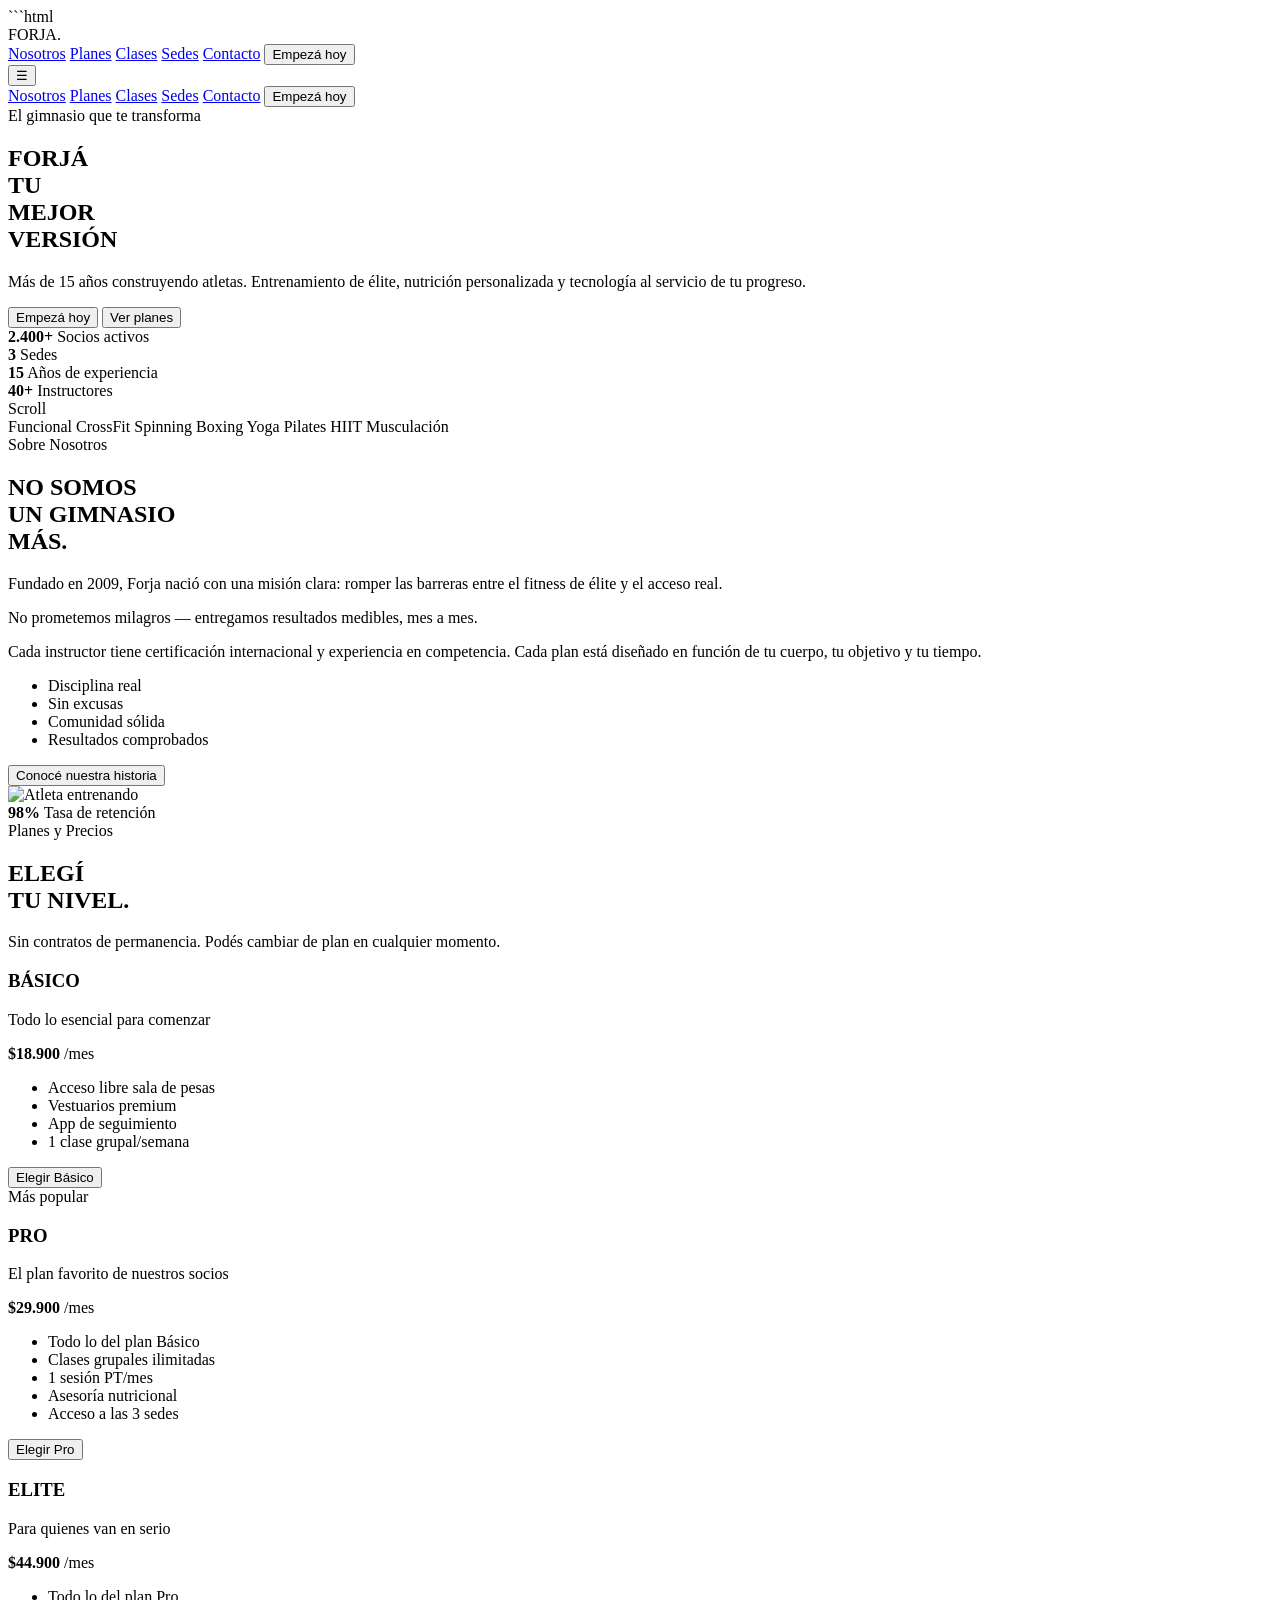
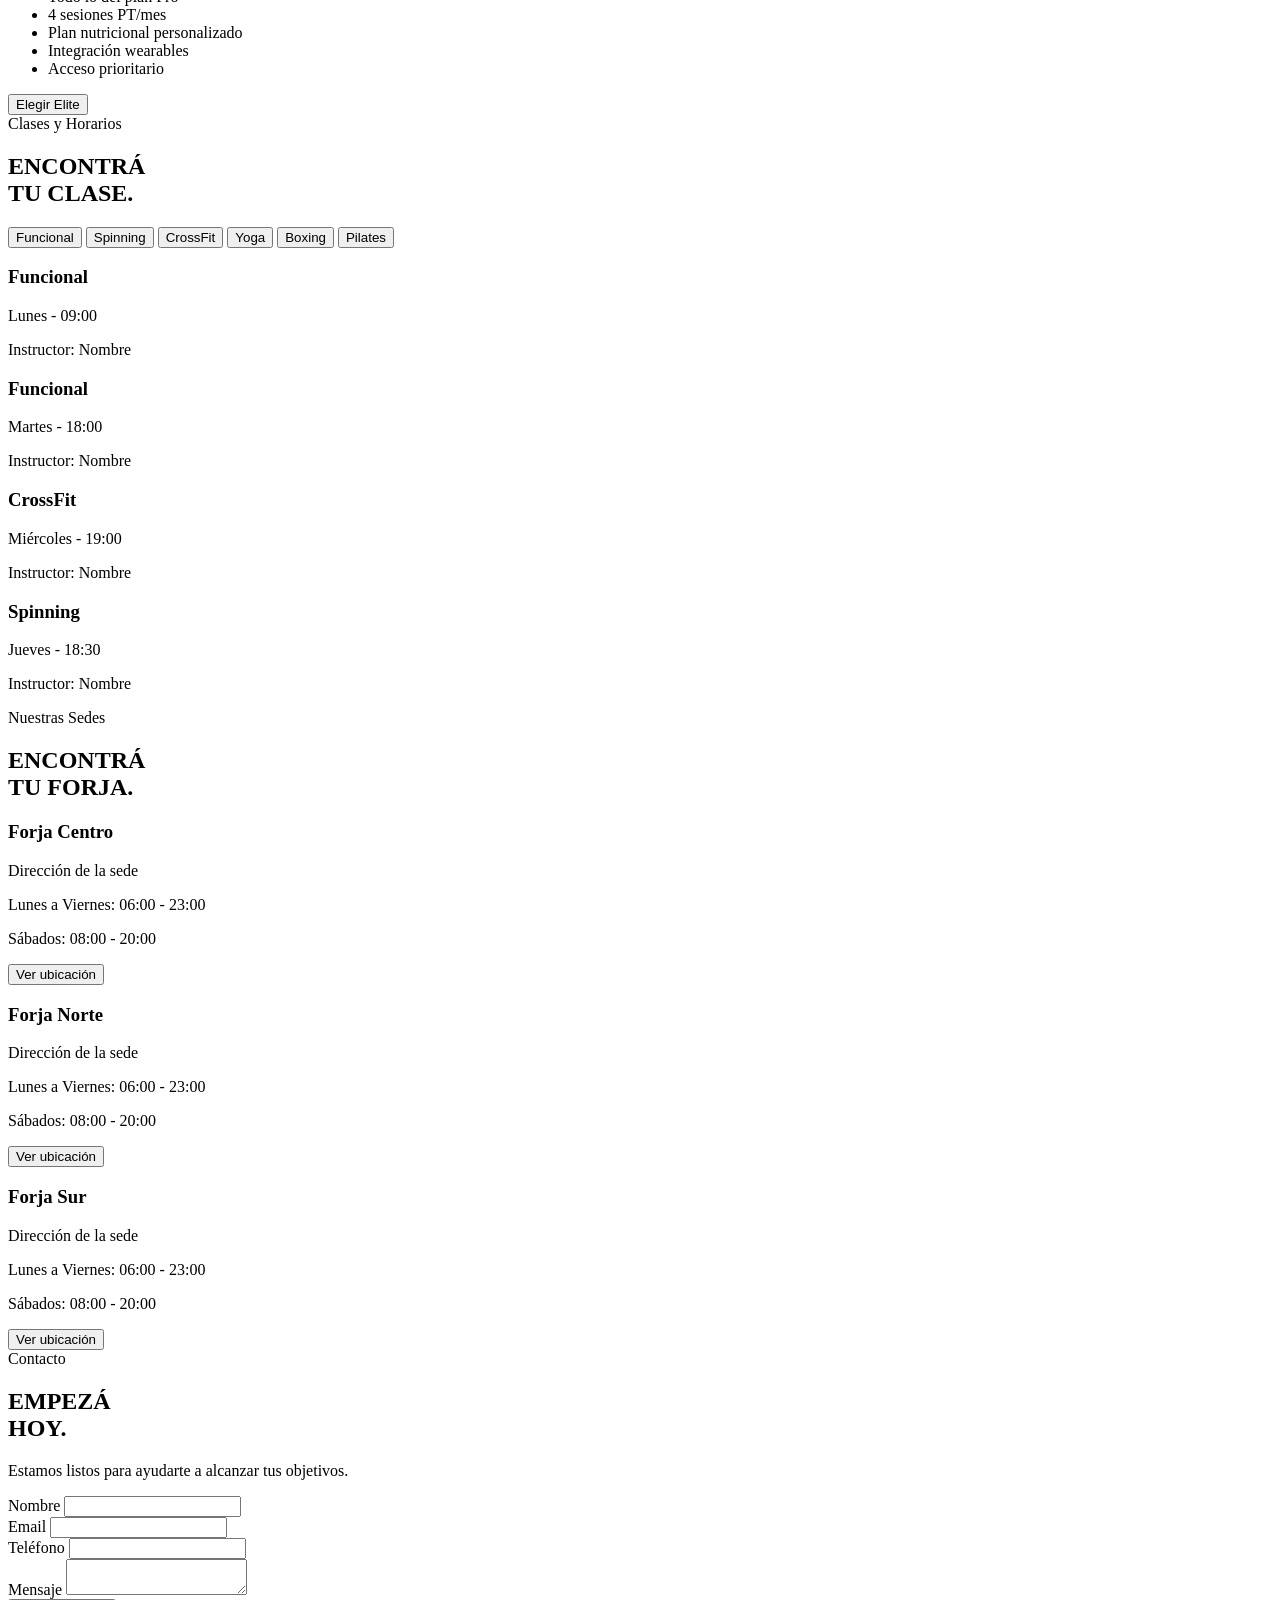
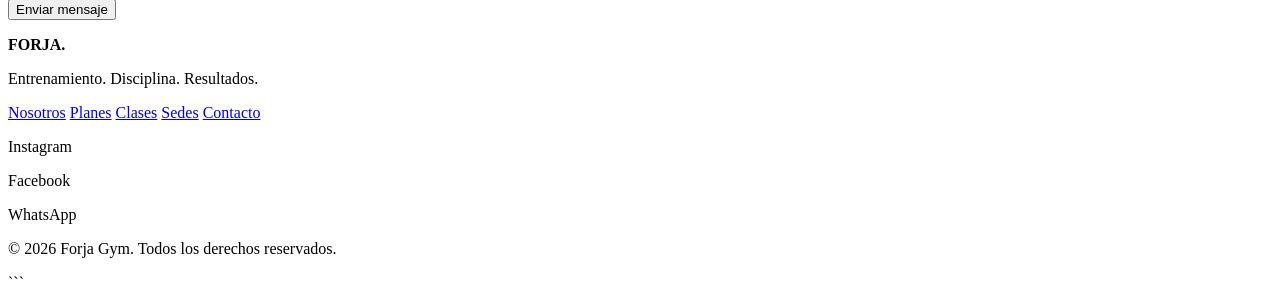
==== commit da3cbf07: "maquetacion" ====
--- a/index.html
+++ b/index.html
@@ -1,4898 +1,576 @@
-<!doctype html>
+```html
+<!DOCTYPE html>
 <html lang="es">
-  <head>
-    <meta charset="UTF-8" />
-    <meta name="viewport" content="width=device-width, initial-scale=1.0" />
+
+<head>
+    <meta charset="UTF-8">
+    <meta name="viewport" content="width=device-width, initial-scale=1.0">
     <title>Forja Gym</title>
-    <meta
-      name="description"
-      content="Forja Gym: entrenamiento de élite, nutrición personalizada y tecnología para tu progreso. Conocé nuestros planes, clases y sedes."
-    />
-    <link rel="preconnect" href="https://fonts.googleapis.com" />
-    <link
-      href="https://fonts.googleapis.com/css2?family=Anton&family=DM+Sans:wght@300;400;500;600&display=swap"
-      rel="stylesheet"
-    />
-    <link href="index.css" rel="stylesheet" />
-    <style>
-      .mobile-menu.open {
-        display: block !important;
-      }
-      .skip-link {
-        position: absolute;
-        left: -9999px;
-        top: 0;
-        background: var(--acid);
-        color: var(--black);
-        padding: 12px 20px;
-        z-index: 1000;
-        font-weight: 700;
-        text-decoration: none;
-      }
-      .skip-link:focus {
-        left: 16px;
-        top: 16px;
-      }
-    </style>
-  </head>
-  <body>
-    <a href="#contenido-principal" class="skip-link"
-      >Saltar al contenido principal</a
-    >
-    <div id="root">
-      <div style="min-height: 100%">
-        <header
-          style="
-            position: fixed;
-            top: 0;
-            left: 0;
-            right: 0;
-            z-index: 100;
-            background: transparent;
-            backdrop-filter: none;
-            border-bottom: none;
-            transition: all 0.3s;
-          "
-        >
-          <div style="max-width: 1100px; margin: 0 auto; padding: 0 24px">
-            <div
-              style="
-                display: flex;
-                align-items: center;
-                justify-content: space-between;
-                height: 64px;
-              "
-            >
-              <div style="display: flex; align-items: center; gap: 10px">
-                <div
-                  style="
-                    width: 34px;
-                    height: 34px;
-                    background: var(--acid);
-                    border-radius: 2px;
-                    display: flex;
-                    align-items: center;
-                    justify-content: center;
-                  "
-                >
-                  <svg width="18" height="18" viewBox="0 0 18 18" fill="none">
-                    <rect
-                      x="2"
-                      y="7"
-                      width="14"
-                      height="4"
-                      rx="1"
-                      fill="#080808"
-                    ></rect>
-                    <rect
-                      x="0"
-                      y="5"
-                      width="3"
-                      height="8"
-                      rx="1"
-                      fill="#080808"
-                    ></rect>
-                    <rect
-                      x="15"
-                      y="5"
-                      width="3"
-                      height="8"
-                      rx="1"
-                      fill="#080808"
-                    ></rect>
-                  </svg>
-                </div>
-                <span
-                  class="display"
-                  style="
-                    font-size: 22px;
-                    color: var(--text);
-                    letter-spacing: 0.05em;
-                  "
-                  >FORJA<span style="color: var(--acid)">.</span></span
-                >
-              </div>
-              <nav
-                style="display: flex; gap: 32px; align-items: center"
-                class="desktop-nav"
-              >
-                <a
-                  href="#nosotros"
-                  style="
-                    font-size: 12px;
-                    font-weight: 500;
-                    letter-spacing: 0.1em;
-                    text-transform: uppercase;
-                    color: var(--text-dim);
-                    text-decoration: none;
-                    transition: color 0.2s;
-                  "
-                  >Nosotros</a
-                ><a
-                  href="#planes"
-                  style="
-                    font-size: 12px;
-                    font-weight: 500;
-                    letter-spacing: 0.1em;
-                    text-transform: uppercase;
-                    color: var(--text-dim);
-                    text-decoration: none;
-                    transition: color 0.2s;
-                  "
-                  >Planes</a
-                ><a
-                  href="#clases"
-                  style="
-                    font-size: 12px;
-                    font-weight: 500;
-                    letter-spacing: 0.1em;
-                    text-transform: uppercase;
-                    color: var(--text-dim);
-                    text-decoration: none;
-                    transition: color 0.2s;
-                  "
-                  >Clases</a
-                ><a
-                  href="#sedes"
-                  style="
-                    font-size: 12px;
-                    font-weight: 500;
-                    letter-spacing: 0.1em;
-                    text-transform: uppercase;
-                    color: var(--text-dim);
-                    text-decoration: none;
-                    transition: color 0.2s;
-                  "
-                  >Sedes</a
-                ><a
-                  href="#contacto"
-                  style="
-                    font-size: 12px;
-                    font-weight: 500;
-                    letter-spacing: 0.1em;
-                    text-transform: uppercase;
-                    color: var(--text-dim);
-                    text-decoration: none;
-                    transition: color 0.2s;
-                  "
-                  >Contacto</a
-                ><button
-                  type="button"
-                  style="display:inline-flex;align-items:center;gap:8px;font-family:&#x27;Anton&#x27;, sans-serif;font-size:12px;letter-spacing:0.08em;text-transform:uppercase;border:none;cursor:pointer;padding:10px 20px;border-radius:2px;transition:all 0.2s;background:var(--acid);color:var(--black)"
-                >
-                  Empezá hoy
-                </button>
-              </nav>
-              <button
-                type="button"
-                style="
-                  background: none;
-                  border: none;
-                  cursor: pointer;
-                  display: flex;
-                  flex-direction: column;
-                  gap: 5px;
-                  padding: 4px;
-                "
-                class="hamburger"
-              >
-                <div
-                  style="
-                    width: 24px;
-                    height: 1.5px;
-                    background: var(--text);
-                    border-radius: 1px;
-                    transform: none;
-                    opacity: 1;
-                    transition: all 0.2s;
-                  "
-                ></div>
-                <div
-                  style="
-                    width: 24px;
-                    height: 1.5px;
-                    background: var(--text);
-                    border-radius: 1px;
-                    transform: none;
-                    opacity: 1;
-                    transition: all 0.2s;
-                  "
-                ></div>
-                <div
-                  style="
-                    width: 24px;
-                    height: 1.5px;
-                    background: var(--text);
-                    border-radius: 1px;
-                    transform: none;
-                    opacity: 1;
-                    transition: all 0.2s;
-                  "
-                ></div>
-              </button>
-            </div>
-          </div>
-          <style>
-            .desktop-nav {
-              display: none !important;
-            }
-            @media (min-width: 768px) {
-              .desktop-nav {
-                display: flex !important;
-              }
-              .hamburger {
-                display: none !important;
-              }
-            }
-          </style>
-          <div
-            class="mobile-menu"
-            style="
-              display: none;
-              background: var(--surface);
-              border-top: 1px solid var(--border);
-              padding: 20px 24px;
-            "
-          >
-            <a
-              href="#nosotros"
-              style="
-                display: block;
-                padding: 14px 0;
-                border-bottom: 1px solid var(--border);
-                font-size: 13px;
-                font-weight: 500;
-                letter-spacing: 0.1em;
-                text-transform: uppercase;
-                color: var(--text-dim);
-                text-decoration: none;
-              "
-              >Nosotros</a
-            >
-            <a
-              href="#planes"
-              style="
-                display: block;
-                padding: 14px 0;
-                border-bottom: 1px solid var(--border);
-                font-size: 13px;
-                font-weight: 500;
-                letter-spacing: 0.1em;
-                text-transform: uppercase;
-                color: var(--text-dim);
-                text-decoration: none;
-              "
-              >Planes</a
-            >
-            <a
-              href="#clases"
-              style="
-                display: block;
-                padding: 14px 0;
-                border-bottom: 1px solid var(--border);
-                font-size: 13px;
-                font-weight: 500;
-                letter-spacing: 0.1em;
-                text-transform: uppercase;
-                color: var(--text-dim);
-                text-decoration: none;
-              "
-              >Clases</a
-            >
-            <a
-              href="#sedes"
-              style="
-                display: block;
-                padding: 14px 0;
-                border-bottom: 1px solid var(--border);
-                font-size: 13px;
-                font-weight: 500;
-                letter-spacing: 0.1em;
-                text-transform: uppercase;
-                color: var(--text-dim);
-                text-decoration: none;
-              "
-              >Sedes</a
-            >
-            <a
-              href="#contacto"
-              style="
-                display: block;
-                padding: 14px 0;
-                border-bottom: 1px solid var(--border);
-                font-size: 13px;
-                font-weight: 500;
-                letter-spacing: 0.1em;
-                text-transform: uppercase;
-                color: var(--text-dim);
-                text-decoration: none;
-              "
-              >Contacto</a
-            >
-            <div style="margin-top: 20px">
-              <button
-                type="button"
-                style="
-                  display: flex;
-                  width: 100%;
-                  justify-content: center;
-                  align-items: center;
-                  gap: 8px;
-                  font-family: &quot;Anton&quot;, sans-serif;
-                  font-size: 14px;
-                  letter-spacing: 0.08em;
-                  text-transform: uppercase;
-                  border: none;
-                  cursor: pointer;
-                  padding: 14px 28px;
-                  border-radius: 2px;
-                  background: var(--acid);
-                  color: var(--black);
-                "
-              >
-                Empezá hoy
-              </button>
-            </div>
-          </div>
-        </header>
-        <section
-          id="contenido-principal"
-          style="
-            position: relative;
-            min-height: 100svh;
-            display: flex;
-            flex-direction: column;
-            overflow: hidden;
-          "
-        >
-          <div
-            style="
-              position: absolute;
-              inset: 0;
-              background-image: url(https://images.unsplash.com/photo-1526506118085-60ce8714f8c5?w=1600&amp;h=1100&amp;fit=crop&amp;auto=format&amp;q=80);
-              background-size: cover;
-              background-position: center top;
-              filter: brightness(0.35);
-            "
-          ></div>
-          <div
-            style="
-              position: absolute;
-              bottom: 0;
-              right: 0;
-              width: 45%;
-              height: 100%;
-              background: var(--acid);
-              clip-path: polygon(30% 0, 100% 0, 100% 100%, 0% 100%);
-              opacity: 0.07;
-            "
-          ></div>
-          <div
-            style="
-              position: relative;
-              flex: 1;
-              display: flex;
-              flex-direction: column;
-              justify-content: center;
-              padding: 120px 24px 60px;
-              max-width: 1100px;
-              margin: 0 auto;
-              width: 100%;
-            "
-          >
-            <span
-              style="
-                display: inline-flex;
-                align-items: center;
-                gap: 8px;
-                font-size: 11px;
-                font-weight: 600;
-                letter-spacing: 0.18em;
-                text-transform: uppercase;
-                color: var(--acid);
-                margin-bottom: 16px;
-              "
-              ><span
-                style="
-                  width: 24px;
-                  height: 1.5px;
-                  background: var(--acid);
-                  display: inline-block;
-                "
-              ></span
-              >El gimnasio que te transforma</span
-            >
-            <h1
-              class="display"
-              style="
-                font-size: clamp(56px, 14vw, 130px);
-                line-height: 0.92;
-                color: var(--text);
-                margin-bottom: 12px;
-              "
-            >
-              FORJÁ<br />TU<br /><span
-                style="color: var(--acid); -webkit-text-stroke: 2px var(--acid)"
-                >MEJOR</span
-              ><br />VERSIÓN
-            </h1>
-            <p
-              style="
-                font-size: 16px;
-                line-height: 1.6;
-                color: var(--text-dim);
-                max-width: 420px;
-                margin-top: 24px;
-                margin-bottom: 36px;
-              "
-            >
-              Más de 15 años construyendo atletas. Entrenamiento de élite,
-              nutrición personalizada y tecnología al servicio de tu progreso.
+</head>
+
+<body>
+
+    <!-- ==================== HEADER ==================== -->
+
+    <header>
+
+        <div>
+            <div>
+                <span>FORJA.</span>
+            </div>
+
+            <nav>
+                <a href="#nosotros">Nosotros</a>
+                <a href="#planes">Planes</a>
+                <a href="#clases">Clases</a>
+                <a href="#sedes">Sedes</a>
+                <a href="#contacto">Contacto</a>
+                <button>Empezá hoy</button>
+            </nav>
+
+            <button>☰</button>
+        </div>
+
+        <!-- Menú móvil -->
+        <nav>
+            <a href="#nosotros">Nosotros</a>
+            <a href="#planes">Planes</a>
+            <a href="#clases">Clases</a>
+            <a href="#sedes">Sedes</a>
+            <a href="#contacto">Contacto</a>
+            <button>Empezá hoy</button>
+        </nav>
+
+    </header>
+
+
+    <!-- ==================== INICIO / HERO ==================== -->
+
+    <main>
+
+        <section id="inicio">
+
+            <div>
+                <span>El gimnasio que te transforma</span>
+
+                <h1>
+                    FORJÁ<br>
+                    TU<br>
+                    MEJOR<br>
+                    VERSIÓN
+                </h1>
+
+                <p>
+                    Más de 15 años construyendo atletas.
+                    Entrenamiento de élite, nutrición personalizada
+                    y tecnología al servicio de tu progreso.
+                </p>
+
+                <div>
+                    <button>Empezá hoy</button>
+                    <button>Ver planes</button>
+                </div>
+
+                <div>
+
+                    <div>
+                        <strong>2.400+</strong>
+                        <span>Socios activos</span>
+                    </div>
+
+                    <div>
+                        <strong>3</strong>
+                        <span>Sedes</span>
+                    </div>
+
+                    <div>
+                        <strong>15</strong>
+                        <span>Años de experiencia</span>
+                    </div>
+
+                    <div>
+                        <strong>40+</strong>
+                        <span>Instructores</span>
+                    </div>
+
+                </div>
+
+            </div>
+
+            <div>
+                <span>Scroll</span>
+            </div>
+
+        </section>
+
+
+        <!-- ==================== ACTIVIDADES ==================== -->
+
+        <section>
+
+            <div>
+                <span>Funcional</span>
+                <span>CrossFit</span>
+                <span>Spinning</span>
+                <span>Boxing</span>
+                <span>Yoga</span>
+                <span>Pilates</span>
+                <span>HIIT</span>
+                <span>Musculación</span>
+            </div>
+
+        </section>
+
+
+        <!-- ==================== NOSOTROS ==================== -->
+
+        <section id="nosotros">
+
+            <div>
+
+                <div>
+
+                    <span>Sobre Nosotros</span>
+
+                    <h2>
+                        NO SOMOS<br>
+                        UN GIMNASIO<br>
+                        MÁS.
+                    </h2>
+
+                    <p>
+                        Fundado en 2009, Forja nació con una misión clara:
+                        romper las barreras entre el fitness de élite y
+                        el acceso real.
+                    </p>
+
+                    <p>
+                        No prometemos milagros — entregamos resultados
+                        medibles, mes a mes.
+                    </p>
+
+                    <p>
+                        Cada instructor tiene certificación internacional
+                        y experiencia en competencia. Cada plan está
+                        diseñado en función de tu cuerpo, tu objetivo
+                        y tu tiempo.
+                    </p>
+
+                    <ul>
+                        <li>Disciplina real</li>
+                        <li>Sin excusas</li>
+                        <li>Comunidad sólida</li>
+                        <li>Resultados comprobados</li>
+                    </ul>
+
+                    <button>
+                        Conocé nuestra historia
+                    </button>
+
+                </div>
+
+                <div>
+
+                    <img
+                        src="imagen-atleta.jpg"
+                        alt="Atleta entrenando"
+                    >
+
+                    <div>
+                        <strong>98%</strong>
+                        <span>Tasa de retención</span>
+                    </div>
+
+                </div>
+
+            </div>
+
+        </section>
+
+
+        <!-- ==================== PLANES ==================== -->
+
+        <section id="planes">
+
+            <div>
+
+                <div>
+
+                    <span>Planes y Precios</span>
+
+                    <h2>
+                        ELEGÍ<br>
+                        TU NIVEL.
+                    </h2>
+
+                    <p>
+                        Sin contratos de permanencia.
+                        Podés cambiar de plan en cualquier momento.
+                    </p>
+
+                </div>
+
+
+                <!-- PLAN BÁSICO -->
+
+                <article>
+
+                    <header>
+                        <div>
+                            <h3>BÁSICO</h3>
+                            <p>Todo lo esencial para comenzar</p>
+                        </div>
+
+                        <div>
+                            <strong>$18.900</strong>
+                            <span>/mes</span>
+                        </div>
+                    </header>
+
+                    <ul>
+                        <li>Acceso libre sala de pesas</li>
+                        <li>Vestuarios premium</li>
+                        <li>App de seguimiento</li>
+                        <li>1 clase grupal/semana</li>
+                    </ul>
+
+                    <button>
+                        Elegir Básico
+                    </button>
+
+                </article>
+
+
+                <!-- PLAN PRO -->
+
+                <article>
+
+                    <span>Más popular</span>
+
+                    <header>
+                        <div>
+                            <h3>PRO</h3>
+                            <p>El plan favorito de nuestros socios</p>
+                        </div>
+
+                        <div>
+                            <strong>$29.900</strong>
+                            <span>/mes</span>
+                        </div>
+                    </header>
+
+                    <ul>
+                        <li>Todo lo del plan Básico</li>
+                        <li>Clases grupales ilimitadas</li>
+                        <li>1 sesión PT/mes</li>
+                        <li>Asesoría nutricional</li>
+                        <li>Acceso a las 3 sedes</li>
+                    </ul>
+
+                    <button>
+                        Elegir Pro
+                    </button>
+
+                </article>
+
+
+                <!-- PLAN ELITE -->
+
+                <article>
+
+                    <header>
+                        <div>
+                            <h3>ELITE</h3>
+                            <p>Para quienes van en serio</p>
+                        </div>
+
+                        <div>
+                            <strong>$44.900</strong>
+                            <span>/mes</span>
+                        </div>
+                    </header>
+
+                    <ul>
+                        <li>Todo lo del plan Pro</li>
+                        <li>4 sesiones PT/mes</li>
+                        <li>Plan nutricional personalizado</li>
+                        <li>Integración wearables</li>
+                        <li>Acceso prioritario</li>
+                    </ul>
+
+                    <button>
+                        Elegir Elite
+                    </button>
+
+                </article>
+
+            </div>
+
+        </section>
+
+
+        <!-- ==================== CLASES ==================== -->
+
+        <section id="clases">
+
+            <div>
+
+                <span>Clases y Horarios</span>
+
+                <h2>
+                    ENCONTRÁ<br>
+                    TU CLASE.
+                </h2>
+
+
+                <!-- Categorías -->
+
+                <div>
+                    <button>Funcional</button>
+                    <button>Spinning</button>
+                    <button>CrossFit</button>
+                    <button>Yoga</button>
+                    <button>Boxing</button>
+                    <button>Pilates</button>
+                </div>
+
+
+                <!-- Horarios -->
+
+                <div>
+
+                    <article>
+                        <h3>Funcional</h3>
+                        <p>Lunes - 09:00</p>
+                        <p>Instructor: Nombre</p>
+                    </article>
+
+                    <article>
+                        <h3>Funcional</h3>
+                        <p>Martes - 18:00</p>
+                        <p>Instructor: Nombre</p>
+                    </article>
+
+                    <article>
+                        <h3>CrossFit</h3>
+                        <p>Miércoles - 19:00</p>
+                        <p>Instructor: Nombre</p>
+                    </article>
+
+                    <article>
+                        <h3>Spinning</h3>
+                        <p>Jueves - 18:30</p>
+                        <p>Instructor: Nombre</p>
+                    </article>
+
+                </div>
+
+            </div>
+
+        </section>
+
+
+        <!-- ==================== SEDES ==================== -->
+
+        <section id="sedes">
+
+            <div>
+
+                <span>Nuestras Sedes</span>
+
+                <h2>
+                    ENCONTRÁ<br>
+                    TU FORJA.
+                </h2>
+
+
+                <div>
+
+                    <article>
+
+                        <h3>Forja Centro</h3>
+
+                        <p>
+                            Dirección de la sede
+                        </p>
+
+                        <p>
+                            Lunes a Viernes: 06:00 - 23:00
+                        </p>
+
+                        <p>
+                            Sábados: 08:00 - 20:00
+                        </p>
+
+                        <button>
+                            Ver ubicación
+                        </button>
+
+                    </article>
+
+
+                    <article>
+
+                        <h3>Forja Norte</h3>
+
+                        <p>
+                            Dirección de la sede
+                        </p>
+
+                        <p>
+                            Lunes a Viernes: 06:00 - 23:00
+                        </p>
+
+                        <p>
+                            Sábados: 08:00 - 20:00
+                        </p>
+
+                        <button>
+                            Ver ubicación
+                        </button>
+
+                    </article>
+
+
+                    <article>
+
+                        <h3>Forja Sur</h3>
+
+                        <p>
+                            Dirección de la sede
+                        </p>
+
+                        <p>
+                            Lunes a Viernes: 06:00 - 23:00
+                        </p>
+
+                        <p>
+                            Sábados: 08:00 - 20:00
+                        </p>
+
+                        <button>
+                            Ver ubicación
+                        </button>
+
+                    </article>
+
+                </div>
+
+            </div>
+
+        </section>
+
+
+        <!-- ==================== CONTACTO ==================== -->
+
+        <section id="contacto">
+
+            <div>
+
+                <span>Contacto</span>
+
+                <h2>
+                    EMPEZÁ<br>
+                    HOY.
+                </h2>
+
+                <p>
+                    Estamos listos para ayudarte a alcanzar
+                    tus objetivos.
+                </p>
+
+
+                <form>
+
+                    <div>
+                        <label for="nombre">Nombre</label>
+                        <input
+                            type="text"
+                            id="nombre"
+                            name="nombre"
+                        >
+                    </div>
+
+                    <div>
+                        <label for="email">Email</label>
+                        <input
+                            type="email"
+                            id="email"
+                            name="email"
+                        >
+                    </div>
+
+                    <div>
+                        <label for="telefono">Teléfono</label>
+                        <input
+                            type="tel"
+                            id="telefono"
+                            name="telefono"
+                        >
+                    </div>
+
+                    <div>
+                        <label for="mensaje">Mensaje</label>
+                        <textarea
+                            id="mensaje"
+                            name="mensaje"
+                        ></textarea>
+                    </div>
+
+                    <button type="submit">
+                        Enviar mensaje
+                    </button>
+
+                </form>
+
+            </div>
+
+        </section>
+
+    </main>
+
+
+    <!-- ==================== FOOTER ==================== -->
+
+    <footer>
+
+        <div>
+
+            <div>
+                <strong>FORJA.</strong>
+
+                <p>
+                    Entrenamiento. Disciplina. Resultados.
+                </p>
+            </div>
+
+
+            <nav>
+                <a href="#nosotros">Nosotros</a>
+                <a href="#planes">Planes</a>
+                <a href="#clases">Clases</a>
+                <a href="#sedes">Sedes</a>
+                <a href="#contacto">Contacto</a>
+            </nav>
+
+
+            <div>
+                <p>Instagram</p>
+                <p>Facebook</p>
+                <p>WhatsApp</p>
+            </div>
+
+        </div>
+
+        <div>
+            <p>
+                © 2026 Forja Gym. Todos los derechos reservados.
             </p>
-            <div style="display: flex; gap: 12px; flex-wrap: wrap">
-              <button
-                type="button"
-                style="display:inline-flex;align-items:center;gap:8px;font-family:&#x27;Anton&#x27;, sans-serif;font-size:14px;letter-spacing:0.08em;text-transform:uppercase;border:none;cursor:pointer;padding:14px 28px;border-radius:2px;transition:all 0.2s;background:var(--acid);color:var(--black)"
-              >
-                Empezá hoy →</button
-              ><button
-                type="button"
-                style="display:inline-flex;align-items:center;gap:8px;font-family:&#x27;Anton&#x27;, sans-serif;font-size:14px;letter-spacing:0.08em;text-transform:uppercase;border:1.5px solid var(--border);cursor:pointer;padding:14px 28px;border-radius:2px;transition:all 0.2s;background:transparent;color:var(--text)"
-              >
-                Ver planes
-              </button>
-            </div>
-            <div
-              style="
-                display: flex;
-                gap: 32px;
-                margin-top: 64px;
-                flex-wrap: wrap;
-                border-top: 1px solid var(--border);
-                padding-top: 28px;
-              "
-            >
-              <div>
-                <div
-                  class="display"
-                  style="font-size: 36px; color: var(--acid); line-height: 1"
-                >
-                  2.400+
-                </div>
-                <div
-                  style="
-                    font-size: 12px;
-                    color: var(--muted);
-                    margin-top: 4px;
-                    text-transform: uppercase;
-                    letter-spacing: 0.1em;
-                  "
-                >
-                  Socios activos
-                </div>
-              </div>
-              <div>
-                <div
-                  class="display"
-                  style="font-size: 36px; color: var(--acid); line-height: 1"
-                >
-                  3
-                </div>
-                <div
-                  style="
-                    font-size: 12px;
-                    color: var(--muted);
-                    margin-top: 4px;
-                    text-transform: uppercase;
-                    letter-spacing: 0.1em;
-                  "
-                >
-                  Sedes
-                </div>
-              </div>
-              <div>
-                <div
-                  class="display"
-                  style="font-size: 36px; color: var(--acid); line-height: 1"
-                >
-                  15
-                </div>
-                <div
-                  style="
-                    font-size: 12px;
-                    color: var(--muted);
-                    margin-top: 4px;
-                    text-transform: uppercase;
-                    letter-spacing: 0.1em;
-                  "
-                >
-                  Años de experiencia
-                </div>
-              </div>
-              <div>
-                <div
-                  class="display"
-                  style="font-size: 36px; color: var(--acid); line-height: 1"
-                >
-                  40+
-                </div>
-                <div
-                  style="
-                    font-size: 12px;
-                    color: var(--muted);
-                    margin-top: 4px;
-                    text-transform: uppercase;
-                    letter-spacing: 0.1em;
-                  "
-                >
-                  Instructores
-                </div>
-              </div>
-            </div>
-          </div>
-          <div
-            style="
-              position: absolute;
-              bottom: 28px;
-              left: 50%;
-              transform: translateX(-50%);
-              display: flex;
-              flex-direction: column;
-              align-items: center;
-              gap: 6px;
-            "
-          >
-            <div
-              style="
-                font-size: 9px;
-                color: var(--muted);
-                letter-spacing: 0.2em;
-                text-transform: uppercase;
-              "
-            >
-              Scroll
-            </div>
-            <div
-              style="
-                width: 1px;
-                height: 40px;
-                background: linear-gradient(
-                  to bottom,
-                  var(--muted),
-                  transparent
-                );
-              "
-            ></div>
-          </div>
-        </section>
-        <div
-          style="
-            background: var(--acid);
-            overflow: hidden;
-            padding: 14px 0;
-            border-top: none;
-            border-bottom: none;
-          "
-        >
-          <div class="marquee-track" aria-hidden="true">
-            <span
-              class="display"
-              style="
-                font-size: 20px;
-                color: var(--black);
-                white-space: nowrap;
-                padding: 0 32px;
-              "
-              >Funcional <span style="opacity: 0.4">✦</span></span
-            ><span
-              class="display"
-              style="
-                font-size: 20px;
-                color: var(--black);
-                white-space: nowrap;
-                padding: 0 32px;
-              "
-              >CrossFit <span style="opacity: 0.4">✦</span></span
-            ><span
-              class="display"
-              style="
-                font-size: 20px;
-                color: var(--black);
-                white-space: nowrap;
-                padding: 0 32px;
-              "
-              >Spinning <span style="opacity: 0.4">✦</span></span
-            ><span
-              class="display"
-              style="
-                font-size: 20px;
-                color: var(--black);
-                white-space: nowrap;
-                padding: 0 32px;
-              "
-              >Boxing <span style="opacity: 0.4">✦</span></span
-            ><span
-              class="display"
-              style="
-                font-size: 20px;
-                color: var(--black);
-                white-space: nowrap;
-                padding: 0 32px;
-              "
-              >Yoga <span style="opacity: 0.4">✦</span></span
-            ><span
-              class="display"
-              style="
-                font-size: 20px;
-                color: var(--black);
-                white-space: nowrap;
-                padding: 0 32px;
-              "
-              >Pilates <span style="opacity: 0.4">✦</span></span
-            ><span
-              class="display"
-              style="
-                font-size: 20px;
-                color: var(--black);
-                white-space: nowrap;
-                padding: 0 32px;
-              "
-              >HIIT <span style="opacity: 0.4">✦</span></span
-            ><span
-              class="display"
-              style="
-                font-size: 20px;
-                color: var(--black);
-                white-space: nowrap;
-                padding: 0 32px;
-              "
-              >Musculación <span style="opacity: 0.4">✦</span></span
-            ><span
-              class="display"
-              style="
-                font-size: 20px;
-                color: var(--black);
-                white-space: nowrap;
-                padding: 0 32px;
-              "
-              >Funcional <span style="opacity: 0.4">✦</span></span
-            ><span
-              class="display"
-              style="
-                font-size: 20px;
-                color: var(--black);
-                white-space: nowrap;
-                padding: 0 32px;
-              "
-              >CrossFit <span style="opacity: 0.4">✦</span></span
-            ><span
-              class="display"
-              style="
-                font-size: 20px;
-                color: var(--black);
-                white-space: nowrap;
-                padding: 0 32px;
-              "
-              >Spinning <span style="opacity: 0.4">✦</span></span
-            ><span
-              class="display"
-              style="
-                font-size: 20px;
-                color: var(--black);
-                white-space: nowrap;
-                padding: 0 32px;
-              "
-              >Boxing <span style="opacity: 0.4">✦</span></span
-            ><span
-              class="display"
-              style="
-                font-size: 20px;
-                color: var(--black);
-                white-space: nowrap;
-                padding: 0 32px;
-              "
-              >Yoga <span style="opacity: 0.4">✦</span></span
-            ><span
-              class="display"
-              style="
-                font-size: 20px;
-                color: var(--black);
-                white-space: nowrap;
-                padding: 0 32px;
-              "
-              >Pilates <span style="opacity: 0.4">✦</span></span
-            ><span
-              class="display"
-              style="
-                font-size: 20px;
-                color: var(--black);
-                white-space: nowrap;
-                padding: 0 32px;
-              "
-              >HIIT <span style="opacity: 0.4">✦</span></span
-            ><span
-              class="display"
-              style="
-                font-size: 20px;
-                color: var(--black);
-                white-space: nowrap;
-                padding: 0 32px;
-              "
-              >Musculación <span style="opacity: 0.4">✦</span></span
-            >
-          </div>
         </div>
-        <section
-          id="nosotros"
-          class="section-pad"
-          style="background: var(--black)"
-        >
-          <div style="max-width: 1100px; margin: 0 auto">
-            <div
-              style="
-                display: grid;
-                grid-template-columns: 1fr;
-                gap: 48px;
-                align-items: center;
-              "
-              class="about-grid"
-            >
-              <div>
-                <span
-                  style="
-                    display: inline-flex;
-                    align-items: center;
-                    gap: 8px;
-                    font-size: 11px;
-                    font-weight: 600;
-                    letter-spacing: 0.18em;
-                    text-transform: uppercase;
-                    color: var(--acid);
-                    margin-bottom: 16px;
-                  "
-                  ><span
-                    style="
-                      width: 24px;
-                      height: 1.5px;
-                      background: var(--acid);
-                      display: inline-block;
-                    "
-                  ></span
-                  >Sobre Nosotros</span
-                >
-                <h2
-                  class="display"
-                  style="
-                    font-size: clamp(40px, 8vw, 72px);
-                    line-height: 0.95;
-                    margin-bottom: 24px;
-                  "
-                >
-                  NO SOMOS<br />UN GIMNASIO<br /><span
-                    style="color: var(--acid)"
-                    >MÁS.</span
-                  >
-                </h2>
-                <p
-                  style="
-                    font-size: 16px;
-                    line-height: 1.8;
-                    color: var(--text-dim);
-                    margin-bottom: 16px;
-                  "
-                >
-                  Fundado en 2009, Forja nació con una misión clara: romper las
-                  barreras entre el fitness de élite y el acceso real. No
-                  prometemos milagros — entregamos resultados medibles, mes a
-                  mes.
-                </p>
-                <p
-                  style="
-                    font-size: 16px;
-                    line-height: 1.8;
-                    color: var(--text-dim);
-                    margin-bottom: 32px;
-                  "
-                >
-                  Cada instructor tiene certificación internacional y
-                  experiencia en competencia. Cada plan está diseñado en función
-                  de tu cuerpo, tu objetivo y tu tiempo.
-                </p>
-                <div
-                  style="
-                    display: grid;
-                    grid-template-columns: 1fr 1fr;
-                    gap: 16px;
-                    margin-bottom: 36px;
-                  "
-                >
-                  <div style="display: flex; align-items: center; gap: 10px">
-                    <div
-                      style="
-                        width: 6px;
-                        height: 6px;
-                        background: var(--acid);
-                        border-radius: 1px;
-                        flex-shrink: 0;
-                      "
-                    ></div>
-                    <span
-                      style="
-                        font-size: 13px;
-                        font-weight: 500;
-                        color: var(--text-dim);
-                      "
-                      >Disciplina real</span
-                    >
-                  </div>
-                  <div style="display: flex; align-items: center; gap: 10px">
-                    <div
-                      style="
-                        width: 6px;
-                        height: 6px;
-                        background: var(--acid);
-                        border-radius: 1px;
-                        flex-shrink: 0;
-                      "
-                    ></div>
-                    <span
-                      style="
-                        font-size: 13px;
-                        font-weight: 500;
-                        color: var(--text-dim);
-                      "
-                      >Sin excusas</span
-                    >
-                  </div>
-                  <div style="display: flex; align-items: center; gap: 10px">
-                    <div
-                      style="
-                        width: 6px;
-                        height: 6px;
-                        background: var(--acid);
-                        border-radius: 1px;
-                        flex-shrink: 0;
-                      "
-                    ></div>
-                    <span
-                      style="
-                        font-size: 13px;
-                        font-weight: 500;
-                        color: var(--text-dim);
-                      "
-                      >Comunidad sólida</span
-                    >
-                  </div>
-                  <div style="display: flex; align-items: center; gap: 10px">
-                    <div
-                      style="
-                        width: 6px;
-                        height: 6px;
-                        background: var(--acid);
-                        border-radius: 1px;
-                        flex-shrink: 0;
-                      "
-                    ></div>
-                    <span
-                      style="
-                        font-size: 13px;
-                        font-weight: 500;
-                        color: var(--text-dim);
-                      "
-                      >Resultados comprobados</span
-                    >
-                  </div>
-                </div>
-                <button
-                  type="button"
-                  style="display:inline-flex;align-items:center;gap:8px;font-family:&#x27;Anton&#x27;, sans-serif;font-size:14px;letter-spacing:0.08em;text-transform:uppercase;border:none;cursor:pointer;padding:14px 28px;border-radius:2px;transition:all 0.2s;background:var(--acid);color:var(--black)"
-                >
-                  Conocé nuestra historia
-                </button>
-              </div>
-              <div style="position: relative">
-                <img
-                  src="https://images.unsplash.com/photo-1605490855119-94921710a47f?w=700&amp;h=900&amp;fit=crop&amp;auto=format&amp;q=80"
-                  alt="Atleta entrenando en Forja"
-                  style="
-                    width: 100%;
-                    height: 480px;
-                    object-fit: cover;
-                    border-radius: 2px;
-                    display: block;
-                  "
-                />
-                <div
-                  style="
-                    position: absolute;
-                    bottom: -20px;
-                    left: -16px;
-                    background: var(--acid);
-                    color: var(--black);
-                    padding: 20px 24px;
-                    border-radius: 2px;
-                  "
-                >
-                  <div class="display" style="font-size: 44px; line-height: 1">
-                    98%
-                  </div>
-                  <div
-                    style="
-                      font-size: 11px;
-                      font-weight: 600;
-                      margin-top: 4px;
-                      text-transform: uppercase;
-                      letter-spacing: 0.1em;
-                    "
-                  >
-                    Tasa de retención
-                  </div>
-                </div>
-              </div>
-            </div>
-          </div>
-          <style>
-            @media (min-width: 768px) {
-              .about-grid {
-                grid-template-columns: 1fr 1fr !important;
-              }
-            }
-          </style>
-        </section>
-        <section
-          id="planes"
-          class="section-pad"
-          style="background: var(--surface)"
-        >
-          <div style="max-width: 1100px; margin: 0 auto">
-            <div
-              style="
-                display: flex;
-                justify-content: space-between;
-                align-items: flex-end;
-                margin-bottom: 56px;
-                flex-wrap: wrap;
-                gap: 20px;
-              "
-            >
-              <div>
-                <span
-                  style="
-                    display: inline-flex;
-                    align-items: center;
-                    gap: 8px;
-                    font-size: 11px;
-                    font-weight: 600;
-                    letter-spacing: 0.18em;
-                    text-transform: uppercase;
-                    color: var(--acid);
-                    margin-bottom: 16px;
-                  "
-                  ><span
-                    style="
-                      width: 24px;
-                      height: 1.5px;
-                      background: var(--acid);
-                      display: inline-block;
-                    "
-                  ></span
-                  >Planes y Precios</span
-                >
-                <h2
-                  class="display"
-                  style="font-size: clamp(40px, 8vw, 68px); line-height: 0.95"
-                >
-                  ELEGÍ<br />TU NIVEL.
-                </h2>
-              </div>
-              <p
-                style="
-                  font-size: 14px;
-                  color: var(--text-dim);
-                  max-width: 280px;
-                  line-height: 1.7;
-                "
-              >
-                Sin contratos de permanencia. Podés cambiar de plan en cualquier
-                momento.
-              </p>
-            </div>
-            <div
-              style="display: grid; grid-template-columns: 1fr; gap: 2px"
-              class="plans-grid"
-            >
-              <div
-                class="card-hover"
-                style="
-                  padding: 36px 32px;
-                  border: 1.5px solid var(--border);
-                  border-radius: 2px;
-                  background: var(--black);
-                  position: relative;
-                "
-              >
-                <div
-                  style="
-                    display: flex;
-                    justify-content: space-between;
-                    align-items: flex-start;
-                    margin-bottom: 20px;
-                    flex-wrap: wrap;
-                    gap: 12px;
-                  "
-                >
-                  <div>
-                    <div
-                      class="display"
-                      style="font-size: 28px; color: var(--text)"
-                    >
-                      BÁSICO
-                    </div>
-                    <div
-                      style="
-                        font-size: 13px;
-                        color: var(--muted);
-                        margin-top: 4px;
-                      "
-                    >
-                      Todo lo esencial para comenzar
-                    </div>
-                  </div>
-                  <div style="text-align: right">
-                    <span
-                      class="display"
-                      style="font-size: 40px; color: var(--acid)"
-                      >$18.900</span
-                    ><span style="font-size: 13px; color: var(--muted)"
-                      >/mes</span
-                    >
-                  </div>
-                </div>
-                <div
-                  style="
-                    border-top: 1px solid var(--border);
-                    padding-top: 20px;
-                    margin-bottom: 24px;
-                  "
-                >
-                  <div
-                    style="
-                      display: flex;
-                      align-items: center;
-                      gap: 10px;
-                      margin-bottom: 10px;
-                    "
-                  >
-                    <svg width="14" height="14" viewBox="0 0 14 14" fill="none">
-                      <circle
-                        cx="7"
-                        cy="7"
-                        r="6.5"
-                        stroke="var(--acid)"
-                        stroke-width="1"
-                      ></circle>
-                      <path
-                        d="M4 7l2 2 4-4"
-                        stroke="var(--acid)"
-                        stroke-width="1.5"
-                        stroke-linecap="round"
-                        stroke-linejoin="round"
-                      ></path></svg
-                    ><span style="font-size: 14px; color: var(--text-dim)"
-                      >Acceso libre sala de pesas</span
-                    >
-                  </div>
-                  <div
-                    style="
-                      display: flex;
-                      align-items: center;
-                      gap: 10px;
-                      margin-bottom: 10px;
-                    "
-                  >
-                    <svg width="14" height="14" viewBox="0 0 14 14" fill="none">
-                      <circle
-                        cx="7"
-                        cy="7"
-                        r="6.5"
-                        stroke="var(--acid)"
-                        stroke-width="1"
-                      ></circle>
-                      <path
-                        d="M4 7l2 2 4-4"
-                        stroke="var(--acid)"
-                        stroke-width="1.5"
-                        stroke-linecap="round"
-                        stroke-linejoin="round"
-                      ></path></svg
-                    ><span style="font-size: 14px; color: var(--text-dim)"
-                      >Vestuarios premium</span
-                    >
-                  </div>
-                  <div
-                    style="
-                      display: flex;
-                      align-items: center;
-                      gap: 10px;
-                      margin-bottom: 10px;
-                    "
-                  >
-                    <svg width="14" height="14" viewBox="0 0 14 14" fill="none">
-                      <circle
-                        cx="7"
-                        cy="7"
-                        r="6.5"
-                        stroke="var(--acid)"
-                        stroke-width="1"
-                      ></circle>
-                      <path
-                        d="M4 7l2 2 4-4"
-                        stroke="var(--acid)"
-                        stroke-width="1.5"
-                        stroke-linecap="round"
-                        stroke-linejoin="round"
-                      ></path></svg
-                    ><span style="font-size: 14px; color: var(--text-dim)"
-                      >App de seguimiento</span
-                    >
-                  </div>
-                  <div
-                    style="
-                      display: flex;
-                      align-items: center;
-                      gap: 10px;
-                      margin-bottom: 10px;
-                    "
-                  >
-                    <svg width="14" height="14" viewBox="0 0 14 14" fill="none">
-                      <circle
-                        cx="7"
-                        cy="7"
-                        r="6.5"
-                        stroke="var(--acid)"
-                        stroke-width="1"
-                      ></circle>
-                      <path
-                        d="M4 7l2 2 4-4"
-                        stroke="var(--acid)"
-                        stroke-width="1.5"
-                        stroke-linecap="round"
-                        stroke-linejoin="round"
-                      ></path></svg
-                    ><span style="font-size: 14px; color: var(--text-dim)"
-                      >1 clase grupal/semana</span
-                    >
-                  </div>
-                </div>
-                <button
-                  type="button"
-                  style="display:inline-flex;align-items:center;gap:8px;font-family:&#x27;Anton&#x27;, sans-serif;font-size:14px;letter-spacing:0.08em;text-transform:uppercase;border:1.5px solid var(--acid);cursor:pointer;padding:14px 28px;border-radius:2px;transition:all 0.2s;width:100%;justify-content:center"
-                >
-                  Elegir Básico
-                </button>
-              </div>
-              <div
-                class="card-hover plan-featured"
-                style="
-                  padding: 36px 32px;
-                  border: 1.5px solid var(--acid);
-                  border-radius: 2px;
-                  background: var(--acid);
-                  position: relative;
-                "
-              >
-                <div
-                  style="
-                    position: absolute;
-                    top: -1px;
-                    right: 24px;
-                    background: var(--black);
-                    color: var(--acid);
-                    font-size: 9px;
-                    font-weight: 700;
-                    letter-spacing: 0.15em;
-                    text-transform: uppercase;
-                    padding: 4px 12px;
-                    border-radius: 0 0 4px 4px;
-                  "
-                >
-                  Más popular
-                </div>
-                <div
-                  style="
-                    display: flex;
-                    justify-content: space-between;
-                    align-items: flex-start;
-                    margin-bottom: 20px;
-                    flex-wrap: wrap;
-                    gap: 12px;
-                  "
-                >
-                  <div>
-                    <div
-                      class="display"
-                      style="font-size: 28px; color: var(--black)"
-                    >
-                      PRO
-                    </div>
-                    <div
-                      style="
-                        font-size: 13px;
-                        color: rgba(8, 8, 8, 0.6);
-                        margin-top: 4px;
-                      "
-                    >
-                      El plan favorito de nuestros socios
-                    </div>
-                  </div>
-                  <div style="text-align: right">
-                    <span
-                      class="display"
-                      style="font-size: 40px; color: var(--black)"
-                      >$29.900</span
-                    ><span style="font-size: 13px; color: rgba(8, 8, 8, 0.6)"
-                      >/mes</span
-                    >
-                  </div>
-                </div>
-                <div
-                  style="
-                    border-top: 1px solid rgba(8, 8, 8, 0.15);
-                    padding-top: 20px;
-                    margin-bottom: 24px;
-                  "
-                >
-                  <div
-                    style="
-                      display: flex;
-                      align-items: center;
-                      gap: 10px;
-                      margin-bottom: 10px;
-                    "
-                  >
-                    <svg width="14" height="14" viewBox="0 0 14 14" fill="none">
-                      <circle
-                        cx="7"
-                        cy="7"
-                        r="6.5"
-                        stroke="var(--black)"
-                        stroke-width="1"
-                      ></circle>
-                      <path
-                        d="M4 7l2 2 4-4"
-                        stroke="var(--black)"
-                        stroke-width="1.5"
-                        stroke-linecap="round"
-                        stroke-linejoin="round"
-                      ></path></svg
-                    ><span style="font-size: 14px; color: var(--black)"
-                      >Todo lo del plan Básico</span
-                    >
-                  </div>
-                  <div
-                    style="
-                      display: flex;
-                      align-items: center;
-                      gap: 10px;
-                      margin-bottom: 10px;
-                    "
-                  >
-                    <svg width="14" height="14" viewBox="0 0 14 14" fill="none">
-                      <circle
-                        cx="7"
-                        cy="7"
-                        r="6.5"
-                        stroke="var(--black)"
-                        stroke-width="1"
-                      ></circle>
-                      <path
-                        d="M4 7l2 2 4-4"
-                        stroke="var(--black)"
-                        stroke-width="1.5"
-                        stroke-linecap="round"
-                        stroke-linejoin="round"
-                      ></path></svg
-                    ><span style="font-size: 14px; color: var(--black)"
-                      >Clases grupales ilimitadas</span
-                    >
-                  </div>
-                  <div
-                    style="
-                      display: flex;
-                      align-items: center;
-                      gap: 10px;
-                      margin-bottom: 10px;
-                    "
-                  >
-                    <svg width="14" height="14" viewBox="0 0 14 14" fill="none">
-                      <circle
-                        cx="7"
-                        cy="7"
-                        r="6.5"
-                        stroke="var(--black)"
-                        stroke-width="1"
-                      ></circle>
-                      <path
-                        d="M4 7l2 2 4-4"
-                        stroke="var(--black)"
-                        stroke-width="1.5"
-                        stroke-linecap="round"
-                        stroke-linejoin="round"
-                      ></path></svg
-                    ><span style="font-size: 14px; color: var(--black)"
-                      >1 sesión PT/mes</span
-                    >
-                  </div>
-                  <div
-                    style="
-                      display: flex;
-                      align-items: center;
-                      gap: 10px;
-                      margin-bottom: 10px;
-                    "
-                  >
-                    <svg width="14" height="14" viewBox="0 0 14 14" fill="none">
-                      <circle
-                        cx="7"
-                        cy="7"
-                        r="6.5"
-                        stroke="var(--black)"
-                        stroke-width="1"
-                      ></circle>
-                      <path
-                        d="M4 7l2 2 4-4"
-                        stroke="var(--black)"
-                        stroke-width="1.5"
-                        stroke-linecap="round"
-                        stroke-linejoin="round"
-                      ></path></svg
-                    ><span style="font-size: 14px; color: var(--black)"
-                      >Asesoría nutricional</span
-                    >
-                  </div>
-                  <div
-                    style="
-                      display: flex;
-                      align-items: center;
-                      gap: 10px;
-                      margin-bottom: 10px;
-                    "
-                  >
-                    <svg width="14" height="14" viewBox="0 0 14 14" fill="none">
-                      <circle
-                        cx="7"
-                        cy="7"
-                        r="6.5"
-                        stroke="var(--black)"
-                        stroke-width="1"
-                      ></circle>
-                      <path
-                        d="M4 7l2 2 4-4"
-                        stroke="var(--black)"
-                        stroke-width="1.5"
-                        stroke-linecap="round"
-                        stroke-linejoin="round"
-                      ></path></svg
-                    ><span style="font-size: 14px; color: var(--black)"
-                      >Acceso las 3 sedes</span
-                    >
-                  </div>
-                </div>
-                <button
-                  type="button"
-                  style="display:inline-flex;align-items:center;gap:8px;font-family:&#x27;Anton&#x27;, sans-serif;font-size:14px;letter-spacing:0.08em;text-transform:uppercase;border:none;cursor:pointer;padding:14px 28px;border-radius:2px;transition:all 0.2s;background:var(--black);color:var(--acid);width:100%;justify-content:center;border-color:var(--black)"
-                >
-                  Elegir Pro
-                </button>
-              </div>
-              <div
-                class="card-hover"
-                style="
-                  padding: 36px 32px;
-                  border: 1.5px solid var(--border);
-                  border-radius: 2px;
-                  background: var(--black);
-                  position: relative;
-                "
-              >
-                <div
-                  style="
-                    display: flex;
-                    justify-content: space-between;
-                    align-items: flex-start;
-                    margin-bottom: 20px;
-                    flex-wrap: wrap;
-                    gap: 12px;
-                  "
-                >
-                  <div>
-                    <div
-                      class="display"
-                      style="font-size: 28px; color: var(--text)"
-                    >
-                      ELITE
-                    </div>
-                    <div
-                      style="
-                        font-size: 13px;
-                        color: var(--muted);
-                        margin-top: 4px;
-                      "
-                    >
-                      Para quienes van en serio
-                    </div>
-                  </div>
-                  <div style="text-align: right">
-                    <span
-                      class="display"
-                      style="font-size: 40px; color: var(--acid)"
-                      >$44.900</span
-                    ><span style="font-size: 13px; color: var(--muted)"
-                      >/mes</span
-                    >
-                  </div>
-                </div>
-                <div
-                  style="
-                    border-top: 1px solid var(--border);
-                    padding-top: 20px;
-                    margin-bottom: 24px;
-                  "
-                >
-                  <div
-                    style="
-                      display: flex;
-                      align-items: center;
-                      gap: 10px;
-                      margin-bottom: 10px;
-                    "
-                  >
-                    <svg width="14" height="14" viewBox="0 0 14 14" fill="none">
-                      <circle
-                        cx="7"
-                        cy="7"
-                        r="6.5"
-                        stroke="var(--acid)"
-                        stroke-width="1"
-                      ></circle>
-                      <path
-                        d="M4 7l2 2 4-4"
-                        stroke="var(--acid)"
-                        stroke-width="1.5"
-                        stroke-linecap="round"
-                        stroke-linejoin="round"
-                      ></path></svg
-                    ><span style="font-size: 14px; color: var(--text-dim)"
-                      >Todo lo del plan Pro</span
-                    >
-                  </div>
-                  <div
-                    style="
-                      display: flex;
-                      align-items: center;
-                      gap: 10px;
-                      margin-bottom: 10px;
-                    "
-                  >
-                    <svg width="14" height="14" viewBox="0 0 14 14" fill="none">
-                      <circle
-                        cx="7"
-                        cy="7"
-                        r="6.5"
-                        stroke="var(--acid)"
-                        stroke-width="1"
-                      ></circle>
-                      <path
-                        d="M4 7l2 2 4-4"
-                        stroke="var(--acid)"
-                        stroke-width="1.5"
-                        stroke-linecap="round"
-                        stroke-linejoin="round"
-                      ></path></svg
-                    ><span style="font-size: 14px; color: var(--text-dim)"
-                      >4 sesiones PT/mes</span
-                    >
-                  </div>
-                  <div
-                    style="
-                      display: flex;
-                      align-items: center;
-                      gap: 10px;
-                      margin-bottom: 10px;
-                    "
-                  >
-                    <svg width="14" height="14" viewBox="0 0 14 14" fill="none">
-                      <circle
-                        cx="7"
-                        cy="7"
-                        r="6.5"
-                        stroke="var(--acid)"
-                        stroke-width="1"
-                      ></circle>
-                      <path
-                        d="M4 7l2 2 4-4"
-                        stroke="var(--acid)"
-                        stroke-width="1.5"
-                        stroke-linecap="round"
-                        stroke-linejoin="round"
-                      ></path></svg
-                    ><span style="font-size: 14px; color: var(--text-dim)"
-                      >Plan nutricional personalizado</span
-                    >
-                  </div>
-                  <div
-                    style="
-                      display: flex;
-                      align-items: center;
-                      gap: 10px;
-                      margin-bottom: 10px;
-                    "
-                  >
-                    <svg width="14" height="14" viewBox="0 0 14 14" fill="none">
-                      <circle
-                        cx="7"
-                        cy="7"
-                        r="6.5"
-                        stroke="var(--acid)"
-                        stroke-width="1"
-                      ></circle>
-                      <path
-                        d="M4 7l2 2 4-4"
-                        stroke="var(--acid)"
-                        stroke-width="1.5"
-                        stroke-linecap="round"
-                        stroke-linejoin="round"
-                      ></path></svg
-                    ><span style="font-size: 14px; color: var(--text-dim)"
-                      >Integración wearables</span
-                    >
-                  </div>
-                  <div
-                    style="
-                      display: flex;
-                      align-items: center;
-                      gap: 10px;
-                      margin-bottom: 10px;
-                    "
-                  >
-                    <svg width="14" height="14" viewBox="0 0 14 14" fill="none">
-                      <circle
-                        cx="7"
-                        cy="7"
-                        r="6.5"
-                        stroke="var(--acid)"
-                        stroke-width="1"
-                      ></circle>
-                      <path
-                        d="M4 7l2 2 4-4"
-                        stroke="var(--acid)"
-                        stroke-width="1.5"
-                        stroke-linecap="round"
-                        stroke-linejoin="round"
-                      ></path></svg
-                    ><span style="font-size: 14px; color: var(--text-dim)"
-                      >Acceso prioritario</span
-                    >
-                  </div>
-                </div>
-                <button
-                  type="button"
-                  style="display:inline-flex;align-items:center;gap:8px;font-family:&#x27;Anton&#x27;, sans-serif;font-size:14px;letter-spacing:0.08em;text-transform:uppercase;border:1.5px solid var(--acid);cursor:pointer;padding:14px 28px;border-radius:2px;transition:all 0.2s;width:100%;justify-content:center"
-                >
-                  Elegir Elite
-                </button>
-              </div>
-            </div>
-          </div>
-          <style>
-            @media (min-width: 768px) {
-              .plans-grid {
-                grid-template-columns: repeat(3, 1fr) !important;
-                gap: 16px !important;
-              }
-            }
-          </style>
-        </section>
-        <section
-          id="clases"
-          class="section-pad"
-          style="background: var(--black)"
-        >
-          <div style="max-width: 1100px; margin: 0 auto">
-            <span
-              style="
-                display: inline-flex;
-                align-items: center;
-                gap: 8px;
-                font-size: 11px;
-                font-weight: 600;
-                letter-spacing: 0.18em;
-                text-transform: uppercase;
-                color: var(--acid);
-                margin-bottom: 16px;
-              "
-              ><span
-                style="
-                  width: 24px;
-                  height: 1.5px;
-                  background: var(--acid);
-                  display: inline-block;
-                "
-              ></span
-              >Clases y Horarios</span
-            >
-            <h2
-              class="display"
-              style="
-                font-size: clamp(40px, 8vw, 68px);
-                line-height: 0.95;
-                margin-bottom: 40px;
-              "
-            >
-              ENCONTRÁ<br />TU CLASE.
-            </h2>
-            <div
-              style="
-                display: flex;
-                gap: 6px;
-                flex-wrap: wrap;
-                margin-bottom: 32px;
-              "
-            >
-              <button
-                type="button"
-                class="tab-btn active"
-                style="font-family:&#x27;DM Sans&#x27;, sans-serif;padding:8px 18px;border-radius:2px;border:1.5px solid var(--border);background:var(--acid);color:var(--black);font-size:13px;font-weight:500;cursor:pointer;letter-spacing:0.04em"
-              >
-                Funcional</button
-              ><button
-                type="button"
-                class="tab-btn"
-                style="font-family:&#x27;DM Sans&#x27;, sans-serif;padding:8px 18px;border-radius:2px;border:1.5px solid var(--border);background:transparent;color:var(--text-dim);font-size:13px;font-weight:500;cursor:pointer;letter-spacing:0.04em"
-              >
-                Spinning</button
-              ><button
-                type="button"
-                class="tab-btn"
-                style="font-family:&#x27;DM Sans&#x27;, sans-serif;padding:8px 18px;border-radius:2px;border:1.5px solid var(--border);background:transparent;color:var(--text-dim);font-size:13px;font-weight:500;cursor:pointer;letter-spacing:0.04em"
-              >
-                CrossFit</button
-              ><button
-                type="button"
-                class="tab-btn"
-                style="font-family:&#x27;DM Sans&#x27;, sans-serif;padding:8px 18px;border-radius:2px;border:1.5px solid var(--border);background:transparent;color:var(--text-dim);font-size:13px;font-weight:500;cursor:pointer;letter-spacing:0.04em"
-              >
-                Yoga</button
-              ><button
-                type="button"
-                class="tab-btn"
-                style="font-family:&#x27;DM Sans&#x27;, sans-serif;padding:8px 18px;border-radius:2px;border:1.5px solid var(--border);background:transparent;color:var(--text-dim);font-size:13px;font-weight:500;cursor:pointer;letter-spacing:0.04em"
-              >
-                Boxing</button
-              ><button
-                type="button"
-                class="tab-btn"
-                style="font-family:&#x27;DM Sans&#x27;, sans-serif;padding:8px 18px;border-radius:2px;border:1.5px solid var(--border);background:transparent;color:var(--text-dim);font-size:13px;font-weight:500;cursor:pointer;letter-spacing:0.04em"
-              >
-                Pilates
-              </button>
-            </div>
-            <div
-              style="display: grid; grid-template-columns: 1fr; gap: 24px"
-              class="schedule-grid"
-            >
-              <div
-                style="
-                  padding: 28px;
-                  border: 1.5px solid var(--border);
-                  border-radius: 2px;
-                "
-              >
-                <div
-                  class="display"
-                  style="font-size: 32px; margin-bottom: 12px"
-                >
-                  FUNCIONAL
-                </div>
-                <p
-                  style="
-                    font-size: 14px;
-                    color: var(--text-dim);
-                    line-height: 1.7;
-                    margin-bottom: 20px;
-                  "
-                >
-                  Entrenamiento de movimientos funcionales multi-articulares
-                  para fuerza y resistencia real.
-                </p>
-                <div style="display: flex; gap: 20px">
-                  <div>
-                    <div
-                      style="
-                        font-size: 10px;
-                        color: var(--muted);
-                        text-transform: uppercase;
-                        letter-spacing: 0.12em;
-                        margin-bottom: 4px;
-                      "
-                    >
-                      Nivel
-                    </div>
-                    <div
-                      style="
-                        font-size: 14px;
-                        font-weight: 600;
-                        color: var(--acid);
-                      "
-                    >
-                      Todos los niveles
-                    </div>
-                  </div>
-                  <div>
-                    <div
-                      style="
-                        font-size: 10px;
-                        color: var(--muted);
-                        text-transform: uppercase;
-                        letter-spacing: 0.12em;
-                        margin-bottom: 4px;
-                      "
-                    >
-                      Duración
-                    </div>
-                    <div
-                      style="
-                        font-size: 14px;
-                        font-weight: 600;
-                        color: var(--acid);
-                      "
-                    >
-                      55 min
-                    </div>
-                  </div>
-                </div>
-              </div>
-              <div
-                style="
-                  border: 1.5px solid var(--border);
-                  border-radius: 2px;
-                  overflow: hidden;
-                "
-              >
-                <div
-                  style="
-                    display: grid;
-                    grid-template-columns: repeat(6, 1fr);
-                    border-bottom: 1px solid var(--border);
-                  "
-                >
-                  <div
-                    style="
-                      padding: 12px 8px;
-                      text-align: center;
-                      font-size: 10px;
-                      font-weight: 700;
-                      letter-spacing: 0.12em;
-                      text-transform: uppercase;
-                      color: var(--muted);
-                      border-right: 1px solid var(--border);
-                    "
-                  >
-                    Lun
-                  </div>
-                  <div
-                    style="
-                      padding: 12px 8px;
-                      text-align: center;
-                      font-size: 10px;
-                      font-weight: 700;
-                      letter-spacing: 0.12em;
-                      text-transform: uppercase;
-                      color: var(--muted);
-                      border-right: 1px solid var(--border);
-                    "
-                  >
-                    Mar
-                  </div>
-                  <div
-                    style="
-                      padding: 12px 8px;
-                      text-align: center;
-                      font-size: 10px;
-                      font-weight: 700;
-                      letter-spacing: 0.12em;
-                      text-transform: uppercase;
-                      color: var(--muted);
-                      border-right: 1px solid var(--border);
-                    "
-                  >
-                    Mié
-                  </div>
-                  <div
-                    style="
-                      padding: 12px 8px;
-                      text-align: center;
-                      font-size: 10px;
-                      font-weight: 700;
-                      letter-spacing: 0.12em;
-                      text-transform: uppercase;
-                      color: var(--muted);
-                      border-right: 1px solid var(--border);
-                    "
-                  >
-                    Jue
-                  </div>
-                  <div
-                    style="
-                      padding: 12px 8px;
-                      text-align: center;
-                      font-size: 10px;
-                      font-weight: 700;
-                      letter-spacing: 0.12em;
-                      text-transform: uppercase;
-                      color: var(--muted);
-                      border-right: 1px solid var(--border);
-                    "
-                  >
-                    Vie
-                  </div>
-                  <div
-                    style="
-                      padding: 12px 8px;
-                      text-align: center;
-                      font-size: 10px;
-                      font-weight: 700;
-                      letter-spacing: 0.12em;
-                      text-transform: uppercase;
-                      color: var(--muted);
-                      border-right: 1px solid var(--border);
-                    "
-                  >
-                    Sáb
-                  </div>
-                </div>
-                <div
-                  style="
-                    display: grid;
-                    grid-template-columns: repeat(6, 1fr);
-                    padding: 16px 0;
-                  "
-                >
-                  <div
-                    style="
-                      padding: 0 8px;
-                      border-right: 1px solid var(--border);
-                      display: flex;
-                      flex-direction: column;
-                      gap: 6px;
-                    "
-                  >
-                    <div
-                      style="
-                        background: var(--acid);
-                        color: var(--black);
-                        border-radius: 2px;
-                        padding: 4px 6px;
-                        font-size: 10px;
-                        font-weight: 700;
-                        text-align: center;
-                        cursor: pointer;
-                      "
-                    >
-                      08:00
-                    </div>
-                    <div
-                      style="
-                        background: var(--acid);
-                        color: var(--black);
-                        border-radius: 2px;
-                        padding: 4px 6px;
-                        font-size: 10px;
-                        font-weight: 700;
-                        text-align: center;
-                        cursor: pointer;
-                      "
-                    >
-                      10:00
-                    </div>
-                    <div
-                      style="
-                        background: var(--acid);
-                        color: var(--black);
-                        border-radius: 2px;
-                        padding: 4px 6px;
-                        font-size: 10px;
-                        font-weight: 700;
-                        text-align: center;
-                        cursor: pointer;
-                      "
-                    >
-                      18:00
-                    </div>
-                    <div
-                      style="
-                        background: var(--acid);
-                        color: var(--black);
-                        border-radius: 2px;
-                        padding: 4px 6px;
-                        font-size: 10px;
-                        font-weight: 700;
-                        text-align: center;
-                        cursor: pointer;
-                      "
-                    >
-                      20:00
-                    </div>
-                  </div>
-                  <div
-                    style="
-                      padding: 0 8px;
-                      border-right: 1px solid var(--border);
-                      display: flex;
-                      flex-direction: column;
-                      gap: 6px;
-                    "
-                  >
-                    <div
-                      style="
-                        background: var(--acid);
-                        color: var(--black);
-                        border-radius: 2px;
-                        padding: 4px 6px;
-                        font-size: 10px;
-                        font-weight: 700;
-                        text-align: center;
-                        cursor: pointer;
-                      "
-                    >
-                      07:00
-                    </div>
-                    <div
-                      style="
-                        background: var(--acid);
-                        color: var(--black);
-                        border-radius: 2px;
-                        padding: 4px 6px;
-                        font-size: 10px;
-                        font-weight: 700;
-                        text-align: center;
-                        cursor: pointer;
-                      "
-                    >
-                      09:00
-                    </div>
-                    <div
-                      style="
-                        background: var(--acid);
-                        color: var(--black);
-                        border-radius: 2px;
-                        padding: 4px 6px;
-                        font-size: 10px;
-                        font-weight: 700;
-                        text-align: center;
-                        cursor: pointer;
-                      "
-                    >
-                      19:00
-                    </div>
-                  </div>
-                  <div
-                    style="
-                      padding: 0 8px;
-                      border-right: 1px solid var(--border);
-                      display: flex;
-                      flex-direction: column;
-                      gap: 6px;
-                    "
-                  >
-                    <div
-                      style="
-                        background: var(--acid);
-                        color: var(--black);
-                        border-radius: 2px;
-                        padding: 4px 6px;
-                        font-size: 10px;
-                        font-weight: 700;
-                        text-align: center;
-                        cursor: pointer;
-                      "
-                    >
-                      08:00
-                    </div>
-                    <div
-                      style="
-                        background: var(--acid);
-                        color: var(--black);
-                        border-radius: 2px;
-                        padding: 4px 6px;
-                        font-size: 10px;
-                        font-weight: 700;
-                        text-align: center;
-                        cursor: pointer;
-                      "
-                    >
-                      18:00
-                    </div>
-                    <div
-                      style="
-                        background: var(--acid);
-                        color: var(--black);
-                        border-radius: 2px;
-                        padding: 4px 6px;
-                        font-size: 10px;
-                        font-weight: 700;
-                        text-align: center;
-                        cursor: pointer;
-                      "
-                    >
-                      20:00
-                    </div>
-                  </div>
-                  <div
-                    style="
-                      padding: 0 8px;
-                      border-right: 1px solid var(--border);
-                      display: flex;
-                      flex-direction: column;
-                      gap: 6px;
-                    "
-                  >
-                    <div
-                      style="
-                        background: var(--acid);
-                        color: var(--black);
-                        border-radius: 2px;
-                        padding: 4px 6px;
-                        font-size: 10px;
-                        font-weight: 700;
-                        text-align: center;
-                        cursor: pointer;
-                      "
-                    >
-                      07:00
-                    </div>
-                    <div
-                      style="
-                        background: var(--acid);
-                        color: var(--black);
-                        border-radius: 2px;
-                        padding: 4px 6px;
-                        font-size: 10px;
-                        font-weight: 700;
-                        text-align: center;
-                        cursor: pointer;
-                      "
-                    >
-                      10:00
-                    </div>
-                    <div
-                      style="
-                        background: var(--acid);
-                        color: var(--black);
-                        border-radius: 2px;
-                        padding: 4px 6px;
-                        font-size: 10px;
-                        font-weight: 700;
-                        text-align: center;
-                        cursor: pointer;
-                      "
-                    >
-                      19:00
-                    </div>
-                  </div>
-                  <div
-                    style="
-                      padding: 0 8px;
-                      border-right: 1px solid var(--border);
-                      display: flex;
-                      flex-direction: column;
-                      gap: 6px;
-                    "
-                  >
-                    <div
-                      style="
-                        background: var(--acid);
-                        color: var(--black);
-                        border-radius: 2px;
-                        padding: 4px 6px;
-                        font-size: 10px;
-                        font-weight: 700;
-                        text-align: center;
-                        cursor: pointer;
-                      "
-                    >
-                      08:00
-                    </div>
-                    <div
-                      style="
-                        background: var(--acid);
-                        color: var(--black);
-                        border-radius: 2px;
-                        padding: 4px 6px;
-                        font-size: 10px;
-                        font-weight: 700;
-                        text-align: center;
-                        cursor: pointer;
-                      "
-                    >
-                      09:00
-                    </div>
-                    <div
-                      style="
-                        background: var(--acid);
-                        color: var(--black);
-                        border-radius: 2px;
-                        padding: 4px 6px;
-                        font-size: 10px;
-                        font-weight: 700;
-                        text-align: center;
-                        cursor: pointer;
-                      "
-                    >
-                      18:00
-                    </div>
-                  </div>
-                  <div
-                    style="
-                      padding: 0 8px;
-                      border-right: none;
-                      display: flex;
-                      flex-direction: column;
-                      gap: 6px;
-                    "
-                  >
-                    <div
-                      style="
-                        background: var(--acid);
-                        color: var(--black);
-                        border-radius: 2px;
-                        padding: 4px 6px;
-                        font-size: 10px;
-                        font-weight: 700;
-                        text-align: center;
-                        cursor: pointer;
-                      "
-                    >
-                      10:00
-                    </div>
-                    <div
-                      style="
-                        background: var(--acid);
-                        color: var(--black);
-                        border-radius: 2px;
-                        padding: 4px 6px;
-                        font-size: 10px;
-                        font-weight: 700;
-                        text-align: center;
-                        cursor: pointer;
-                      "
-                    >
-                      12:00
-                    </div>
-                  </div>
-                </div>
-              </div>
-            </div>
-          </div>
-          <style>
-            @media (min-width: 768px) {
-              .schedule-grid {
-                grid-template-columns: 1fr 2fr !important;
-                align-items: start;
-              }
-            }
-          </style>
-        </section>
-        <section
-          id="equipo"
-          class="section-pad"
-          style="background: var(--surface)"
-        >
-          <div style="max-width: 1100px; margin: 0 auto">
-            <div
-              style="
-                display: flex;
-                justify-content: space-between;
-                align-items: flex-end;
-                margin-bottom: 48px;
-                flex-wrap: wrap;
-                gap: 16px;
-              "
-            >
-              <div>
-                <span
-                  style="
-                    display: inline-flex;
-                    align-items: center;
-                    gap: 8px;
-                    font-size: 11px;
-                    font-weight: 600;
-                    letter-spacing: 0.18em;
-                    text-transform: uppercase;
-                    color: var(--acid);
-                    margin-bottom: 16px;
-                  "
-                  ><span
-                    style="
-                      width: 24px;
-                      height: 1.5px;
-                      background: var(--acid);
-                      display: inline-block;
-                    "
-                  ></span
-                  >Nuestro Equipo</span
-                >
-                <h2
-                  class="display"
-                  style="font-size: clamp(40px, 8vw, 68px); line-height: 0.95"
-                >
-                  LOS MEJORES<br />INSTRUCTORES.
-                </h2>
-              </div>
-              <button
-                type="button"
-                style="display:inline-flex;align-items:center;gap:8px;font-family:&#x27;Anton&#x27;, sans-serif;font-size:14px;letter-spacing:0.08em;text-transform:uppercase;border:1.5px solid var(--border);cursor:pointer;padding:14px 28px;border-radius:2px;transition:all 0.2s;background:transparent;color:var(--text)"
-              >
-                Ver todos →
-              </button>
-            </div>
-            <div
-              style="
-                display: grid;
-                grid-template-columns: repeat(2, 1fr);
-                gap: 16px;
-              "
-              class="team-grid"
-            >
-              <div
-                class="card-hover"
-                style="
-                  position: relative;
-                  overflow: hidden;
-                  border-radius: 2px;
-                  border: 1.5px solid var(--border);
-                  cursor: pointer;
-                  aspect-ratio: 3/4;
-                "
-              >
-                <img
-                  src="https://images.unsplash.com/photo-1578924608828-79a71150f711?w=500&amp;h=700&amp;fit=crop&amp;auto=format&amp;q=80"
-                  alt="Marcos Villegas"
-                  style="
-                    width: 100%;
-                    height: 100%;
-                    object-fit: cover;
-                    display: block;
-                    filter: grayscale(20%) brightness(0.6);
-                    transition:
-                      transform 0.4s ease,
-                      filter 0.4s ease;
-                  "
-                />
-                <div
-                  style="
-                    position: absolute;
-                    bottom: 0;
-                    left: 0;
-                    right: 0;
-                    padding: 24px 20px 20px;
-                    background: linear-gradient(
-                      to top,
-                      rgba(8, 8, 8, 0.95) 0%,
-                      transparent 100%
-                    );
-                  "
-                >
-                  <div
-                    style="
-                      display: inline-block;
-                      background: var(--acid);
-                      color: var(--black);
-                      font-size: 9px;
-                      font-weight: 700;
-                      letter-spacing: 0.15em;
-                      text-transform: uppercase;
-                      padding: 3px 8px;
-                      border-radius: 1px;
-                      margin-bottom: 8px;
-                    "
-                  >
-                    Funcional &amp; HIIT
-                  </div>
-                  <div
-                    class="display"
-                    style="font-size: 22px; line-height: 1.1"
-                  >
-                    MARCOS VILLEGAS
-                  </div>
-                  <div
-                    style="
-                      font-size: 12px;
-                      color: var(--muted);
-                      margin-top: 4px;
-                    "
-                  >
-                    8 años de experiencia
-                  </div>
-                </div>
-              </div>
-              <div
-                class="card-hover"
-                style="
-                  position: relative;
-                  overflow: hidden;
-                  border-radius: 2px;
-                  border: 1.5px solid var(--border);
-                  cursor: pointer;
-                  aspect-ratio: 3/4;
-                "
-              >
-                <img
-                  src="https://images.unsplash.com/photo-1604335788369-94f349ae5243?w=500&amp;h=700&amp;fit=crop&amp;auto=format&amp;q=80"
-                  alt="Valentina Ríos"
-                  style="
-                    width: 100%;
-                    height: 100%;
-                    object-fit: cover;
-                    display: block;
-                    filter: grayscale(20%) brightness(0.6);
-                    transition:
-                      transform 0.4s ease,
-                      filter 0.4s ease;
-                  "
-                />
-                <div
-                  style="
-                    position: absolute;
-                    bottom: 0;
-                    left: 0;
-                    right: 0;
-                    padding: 24px 20px 20px;
-                    background: linear-gradient(
-                      to top,
-                      rgba(8, 8, 8, 0.95) 0%,
-                      transparent 100%
-                    );
-                  "
-                >
-                  <div
-                    style="
-                      display: inline-block;
-                      background: var(--acid);
-                      color: var(--black);
-                      font-size: 9px;
-                      font-weight: 700;
-                      letter-spacing: 0.15em;
-                      text-transform: uppercase;
-                      padding: 3px 8px;
-                      border-radius: 1px;
-                      margin-bottom: 8px;
-                    "
-                  >
-                    Yoga &amp; Pilates
-                  </div>
-                  <div
-                    class="display"
-                    style="font-size: 22px; line-height: 1.1"
-                  >
-                    VALENTINA RÍOS
-                  </div>
-                  <div
-                    style="
-                      font-size: 12px;
-                      color: var(--muted);
-                      margin-top: 4px;
-                    "
-                  >
-                    6 años de experiencia
-                  </div>
-                </div>
-              </div>
-              <div
-                class="card-hover"
-                style="
-                  position: relative;
-                  overflow: hidden;
-                  border-radius: 2px;
-                  border: 1.5px solid var(--border);
-                  cursor: pointer;
-                  aspect-ratio: 3/4;
-                "
-              >
-                <img
-                  src="https://images.unsplash.com/photo-1750698545009-679820502908?w=500&amp;h=700&amp;fit=crop&amp;auto=format&amp;q=80"
-                  alt="Diego Núñez"
-                  style="
-                    width: 100%;
-                    height: 100%;
-                    object-fit: cover;
-                    display: block;
-                    filter: grayscale(20%) brightness(0.6);
-                    transition:
-                      transform 0.4s ease,
-                      filter 0.4s ease;
-                  "
-                />
-                <div
-                  style="
-                    position: absolute;
-                    bottom: 0;
-                    left: 0;
-                    right: 0;
-                    padding: 24px 20px 20px;
-                    background: linear-gradient(
-                      to top,
-                      rgba(8, 8, 8, 0.95) 0%,
-                      transparent 100%
-                    );
-                  "
-                >
-                  <div
-                    style="
-                      display: inline-block;
-                      background: var(--acid);
-                      color: var(--black);
-                      font-size: 9px;
-                      font-weight: 700;
-                      letter-spacing: 0.15em;
-                      text-transform: uppercase;
-                      padding: 3px 8px;
-                      border-radius: 1px;
-                      margin-bottom: 8px;
-                    "
-                  >
-                    CrossFit &amp; Fuerza
-                  </div>
-                  <div
-                    class="display"
-                    style="font-size: 22px; line-height: 1.1"
-                  >
-                    DIEGO NÚÑEZ
-                  </div>
-                  <div
-                    style="
-                      font-size: 12px;
-                      color: var(--muted);
-                      margin-top: 4px;
-                    "
-                  >
-                    10 años de experiencia
-                  </div>
-                </div>
-              </div>
-              <div
-                class="card-hover"
-                style="
-                  position: relative;
-                  overflow: hidden;
-                  border-radius: 2px;
-                  border: 1.5px solid var(--border);
-                  cursor: pointer;
-                  aspect-ratio: 3/4;
-                "
-              >
-                <img
-                  src="https://images.unsplash.com/photo-1434682772747-f16d3ea162c3?w=500&amp;h=700&amp;fit=crop&amp;auto=format&amp;q=80"
-                  alt="Camila Bront"
-                  style="
-                    width: 100%;
-                    height: 100%;
-                    object-fit: cover;
-                    display: block;
-                    filter: grayscale(20%) brightness(0.6);
-                    transition:
-                      transform 0.4s ease,
-                      filter 0.4s ease;
-                  "
-                />
-                <div
-                  style="
-                    position: absolute;
-                    bottom: 0;
-                    left: 0;
-                    right: 0;
-                    padding: 24px 20px 20px;
-                    background: linear-gradient(
-                      to top,
-                      rgba(8, 8, 8, 0.95) 0%,
-                      transparent 100%
-                    );
-                  "
-                >
-                  <div
-                    style="
-                      display: inline-block;
-                      background: var(--acid);
-                      color: var(--black);
-                      font-size: 9px;
-                      font-weight: 700;
-                      letter-spacing: 0.15em;
-                      text-transform: uppercase;
-                      padding: 3px 8px;
-                      border-radius: 1px;
-                      margin-bottom: 8px;
-                    "
-                  >
-                    Spinning &amp; Cardio
-                  </div>
-                  <div
-                    class="display"
-                    style="font-size: 22px; line-height: 1.1"
-                  >
-                    CAMILA BRONT
-                  </div>
-                  <div
-                    style="
-                      font-size: 12px;
-                      color: var(--muted);
-                      margin-top: 4px;
-                    "
-                  >
-                    5 años de experiencia
-                  </div>
-                </div>
-              </div>
-            </div>
-          </div>
-          <style>
-            @media (min-width: 640px) {
-              .team-grid {
-                grid-template-columns: repeat(4, 1fr) !important;
-              }
-            }
-          </style>
-        </section>
-        <section
-          id="sedes"
-          class="section-pad"
-          style="background: var(--black)"
-        >
-          <div style="max-width: 1100px; margin: 0 auto">
-            <span
-              style="
-                display: inline-flex;
-                align-items: center;
-                gap: 8px;
-                font-size: 11px;
-                font-weight: 600;
-                letter-spacing: 0.18em;
-                text-transform: uppercase;
-                color: var(--acid);
-                margin-bottom: 16px;
-              "
-              ><span
-                style="
-                  width: 24px;
-                  height: 1.5px;
-                  background: var(--acid);
-                  display: inline-block;
-                "
-              ></span
-              >Instalaciones</span
-            >
-            <h2
-              class="display"
-              style="
-                font-size: clamp(40px, 8vw, 68px);
-                line-height: 0.95;
-                margin-bottom: 40px;
-              "
-            >
-              ESPACIOS<br />DISEÑADOS<br /><span style="color: var(--acid)"
-                >PARA VOS.</span
-              >
-            </h2>
-            <div
-              style="
-                display: grid;
-                grid-template-columns: repeat(2, 1fr);
-                grid-template-rows: auto;
-                gap: 8px;
-              "
-              class="gallery-grid"
-            >
-              <div
-                style="
-                  position: relative;
-                  overflow: hidden;
-                  border-radius: 2px;
-                  height: 320px;
-                  grid-column: span 2;
-                  cursor: pointer;
-                "
-                class="card-hover"
-              >
-                <img
-                  src="https://images.unsplash.com/photo-1758448756350-3d0eec02ba37?w=1200&amp;h=500&amp;fit=crop&amp;auto=format&amp;q=80"
-                  alt="Sala principal"
-                  style="
-                    width: 100%;
-                    height: 100%;
-                    object-fit: cover;
-                    display: block;
-                    transition: transform 0.4s ease;
-                  "
-                />
-                <div
-                  style="
-                    position: absolute;
-                    bottom: 0;
-                    left: 0;
-                    right: 0;
-                    background: linear-gradient(
-                      to top,
-                      rgba(8, 8, 8, 0.8) 0%,
-                      transparent 100%
-                    );
-                    padding: 20px 16px 14px;
-                  "
-                >
-                  <span
-                    style="
-                      font-size: 12px;
-                      font-weight: 600;
-                      color: var(--text-dim);
-                      letter-spacing: 0.06em;
-                    "
-                    >Sala principal</span
-                  >
-                </div>
-              </div>
-              <div
-                style="
-                  position: relative;
-                  overflow: hidden;
-                  border-radius: 2px;
-                  height: 220px;
-                  grid-column: auto;
-                  cursor: pointer;
-                "
-                class="card-hover"
-              >
-                <img
-                  src="https://images.unsplash.com/photo-1778828494354-9b717d36dc99?w=600&amp;h=400&amp;fit=crop&amp;auto=format&amp;q=80"
-                  alt="Zona de pesas libres"
-                  style="
-                    width: 100%;
-                    height: 100%;
-                    object-fit: cover;
-                    display: block;
-                    transition: transform 0.4s ease;
-                  "
-                />
-                <div
-                  style="
-                    position: absolute;
-                    bottom: 0;
-                    left: 0;
-                    right: 0;
-                    background: linear-gradient(
-                      to top,
-                      rgba(8, 8, 8, 0.8) 0%,
-                      transparent 100%
-                    );
-                    padding: 20px 16px 14px;
-                  "
-                >
-                  <span
-                    style="
-                      font-size: 12px;
-                      font-weight: 600;
-                      color: var(--text-dim);
-                      letter-spacing: 0.06em;
-                    "
-                    >Zona de pesas libres</span
-                  >
-                </div>
-              </div>
-              <div
-                style="
-                  position: relative;
-                  overflow: hidden;
-                  border-radius: 2px;
-                  height: 220px;
-                  grid-column: auto;
-                  cursor: pointer;
-                "
-                class="card-hover"
-              >
-                <img
-                  src="https://images.unsplash.com/photo-1778828450059-f39d5bbb01af?w=600&amp;h=400&amp;fit=crop&amp;auto=format&amp;q=80"
-                  alt="Área de cardio"
-                  style="
-                    width: 100%;
-                    height: 100%;
-                    object-fit: cover;
-                    display: block;
-                    transition: transform 0.4s ease;
-                  "
-                />
-                <div
-                  style="
-                    position: absolute;
-                    bottom: 0;
-                    left: 0;
-                    right: 0;
-                    background: linear-gradient(
-                      to top,
-                      rgba(8, 8, 8, 0.8) 0%,
-                      transparent 100%
-                    );
-                    padding: 20px 16px 14px;
-                  "
-                >
-                  <span
-                    style="
-                      font-size: 12px;
-                      font-weight: 600;
-                      color: var(--text-dim);
-                      letter-spacing: 0.06em;
-                    "
-                    >Área de cardio</span
-                  >
-                </div>
-              </div>
-              <div
-                style="
-                  position: relative;
-                  overflow: hidden;
-                  border-radius: 2px;
-                  height: 220px;
-                  grid-column: auto;
-                  cursor: pointer;
-                "
-                class="card-hover"
-              >
-                <img
-                  src="https://images.unsplash.com/photo-1765728617805-b9f22d64e5b3?w=600&amp;h=400&amp;fit=crop&amp;auto=format&amp;q=80"
-                  alt="Sala de clases"
-                  style="
-                    width: 100%;
-                    height: 100%;
-                    object-fit: cover;
-                    display: block;
-                    transition: transform 0.4s ease;
-                  "
-                />
-                <div
-                  style="
-                    position: absolute;
-                    bottom: 0;
-                    left: 0;
-                    right: 0;
-                    background: linear-gradient(
-                      to top,
-                      rgba(8, 8, 8, 0.8) 0%,
-                      transparent 100%
-                    );
-                    padding: 20px 16px 14px;
-                  "
-                >
-                  <span
-                    style="
-                      font-size: 12px;
-                      font-weight: 600;
-                      color: var(--text-dim);
-                      letter-spacing: 0.06em;
-                    "
-                    >Sala de clases</span
-                  >
-                </div>
-              </div>
-              <div
-                style="
-                  position: relative;
-                  overflow: hidden;
-                  border-radius: 2px;
-                  height: 220px;
-                  grid-column: auto;
-                  cursor: pointer;
-                "
-                class="card-hover"
-              >
-                <img
-                  src="https://images.unsplash.com/photo-1761971976282-b2bb051a5474?w=600&amp;h=400&amp;fit=crop&amp;auto=format&amp;q=80"
-                  alt="Instalaciones Sede Norte"
-                  style="
-                    width: 100%;
-                    height: 100%;
-                    object-fit: cover;
-                    display: block;
-                    transition: transform 0.4s ease;
-                  "
-                />
-                <div
-                  style="
-                    position: absolute;
-                    bottom: 0;
-                    left: 0;
-                    right: 0;
-                    background: linear-gradient(
-                      to top,
-                      rgba(8, 8, 8, 0.8) 0%,
-                      transparent 100%
-                    );
-                    padding: 20px 16px 14px;
-                  "
-                >
-                  <span
-                    style="
-                      font-size: 12px;
-                      font-weight: 600;
-                      color: var(--text-dim);
-                      letter-spacing: 0.06em;
-                    "
-                    >Instalaciones Sede Norte</span
-                  >
-                </div>
-              </div>
-            </div>
-          </div>
-          <style>
-            @media (min-width: 640px) {
-              .gallery-grid { grid-template-columns: repeat(4, 1fr) !important; }
-              .gallery-grid &gt; div:first-child { grid-column: span 2 !important; }
-            }
-          </style>
-        </section>
-        <section class="section-pad" style="background: var(--surface)">
-          <div style="max-width: 1100px; margin: 0 auto">
-            <div
-              style="
-                display: flex;
-                justify-content: space-between;
-                align-items: flex-end;
-                margin-bottom: 48px;
-                flex-wrap: wrap;
-                gap: 16px;
-              "
-            >
-              <div>
-                <span
-                  style="
-                    display: inline-flex;
-                    align-items: center;
-                    gap: 8px;
-                    font-size: 11px;
-                    font-weight: 600;
-                    letter-spacing: 0.18em;
-                    text-transform: uppercase;
-                    color: var(--acid);
-                    margin-bottom: 16px;
-                  "
-                  ><span
-                    style="
-                      width: 24px;
-                      height: 1.5px;
-                      background: var(--acid);
-                      display: inline-block;
-                    "
-                  ></span
-                  >Nutrición y Hábitos</span
-                >
-                <h2
-                  class="display"
-                  style="font-size: clamp(40px, 8vw, 68px); line-height: 0.95"
-                >
-                  COMÉ<br />PARA<br /><span style="color: var(--acid)"
-                    >RENDIR.</span
-                  >
-                </h2>
-              </div>
-              <button
-                type="button"
-                style="display:inline-flex;align-items:center;gap:8px;font-family:&#x27;Anton&#x27;, sans-serif;font-size:14px;letter-spacing:0.08em;text-transform:uppercase;border:1.5px solid var(--border);cursor:pointer;padding:14px 28px;border-radius:2px;transition:all 0.2s;background:transparent;color:var(--text)"
-              >
-                Ver todos →
-              </button>
-            </div>
-            <div
-              style="display: grid; grid-template-columns: 1fr; gap: 16px"
-              class="nutrition-grid"
-            >
-              <div
-                class="card-hover"
-                style="
-                  border: 1.5px solid var(--border);
-                  border-radius: 2px;
-                  overflow: hidden;
-                  cursor: pointer;
-                "
-              >
-                <div style="position: relative; height: 200px">
-                  <img
-                    src="https://images.unsplash.com/photo-1543352632-5a4b24e4d2a6?w=700&amp;h=300&amp;fit=crop&amp;auto=format&amp;q=80"
-                    alt="Cómo armar tu plan alimentario sin morir en el intento"
-                    style="
-                      width: 100%;
-                      height: 100%;
-                      object-fit: cover;
-                      display: block;
-                      filter: brightness(0.75);
-                    "
-                  />
-                  <div
-                    style="
-                      position: absolute;
-                      top: 16px;
-                      left: 16px;
-                      background: var(--acid);
-                      color: var(--black);
-                      font-size: 9px;
-                      font-weight: 700;
-                      letter-spacing: 0.15em;
-                      text-transform: uppercase;
-                      padding: 3px 8px;
-                      border-radius: 1px;
-                    "
-                  >
-                    Nutrición
-                  </div>
-                </div>
-                <div style="padding: 20px 20px 22px">
-                  <h3
-                    style="
-                      font-size: 16px;
-                      font-weight: 600;
-                      line-height: 1.4;
-                      margin-bottom: 12px;
-                    "
-                  >
-                    Cómo armar tu plan alimentario sin morir en el intento
-                  </h3>
-                  <div
-                    style="
-                      display: flex;
-                      justify-content: space-between;
-                      align-items: center;
-                    "
-                  >
-                    <span style="font-size: 11px; color: var(--muted)"
-                      >4 min de lectura</span
-                    ><span
-                      style="
-                        font-size: 11px;
-                        font-weight: 700;
-                        color: var(--acid);
-                        letter-spacing: 0.1em;
-                        text-transform: uppercase;
-                      "
-                      >Leer →</span
-                    >
-                  </div>
-                </div>
-              </div>
-              <div
-                class="card-hover"
-                style="
-                  border: 1.5px solid var(--border);
-                  border-radius: 2px;
-                  overflow: hidden;
-                  cursor: pointer;
-                "
-              >
-                <div style="position: relative; height: 200px">
-                  <img
-                    src="https://images.unsplash.com/photo-1543353071-c953d88f7033?w=700&amp;h=300&amp;fit=crop&amp;auto=format&amp;q=80"
-                    alt="Pre y post entreno: qué comer para maximizar resultados"
-                    style="
-                      width: 100%;
-                      height: 100%;
-                      object-fit: cover;
-                      display: block;
-                      filter: brightness(0.75);
-                    "
-                  />
-                  <div
-                    style="
-                      position: absolute;
-                      top: 16px;
-                      left: 16px;
-                      background: var(--acid);
-                      color: var(--black);
-                      font-size: 9px;
-                      font-weight: 700;
-                      letter-spacing: 0.15em;
-                      text-transform: uppercase;
-                      padding: 3px 8px;
-                      border-radius: 1px;
-                    "
-                  >
-                    Performance
-                  </div>
-                </div>
-                <div style="padding: 20px 20px 22px">
-                  <h3
-                    style="
-                      font-size: 16px;
-                      font-weight: 600;
-                      line-height: 1.4;
-                      margin-bottom: 12px;
-                    "
-                  >
-                    Pre y post entreno: qué comer para maximizar resultados
-                  </h3>
-                  <div
-                    style="
-                      display: flex;
-                      justify-content: space-between;
-                      align-items: center;
-                    "
-                  >
-                    <span style="font-size: 11px; color: var(--muted)"
-                      >3 min de lectura</span
-                    ><span
-                      style="
-                        font-size: 11px;
-                        font-weight: 700;
-                        color: var(--acid);
-                        letter-spacing: 0.1em;
-                        text-transform: uppercase;
-                      "
-                      >Leer →</span
-                    >
-                  </div>
-                </div>
-              </div>
-              <div
-                class="card-hover"
-                style="
-                  border: 1.5px solid var(--border);
-                  border-radius: 2px;
-                  overflow: hidden;
-                  cursor: pointer;
-                "
-              >
-                <div style="position: relative; height: 200px">
-                  <img
-                    src="https://images.unsplash.com/photo-1606858274001-dd10efc5ce7d?w=700&amp;h=300&amp;fit=crop&amp;auto=format&amp;q=80"
-                    alt="Hidratación y rendimiento: la variable que todos ignoran"
-                    style="
-                      width: 100%;
-                      height: 100%;
-                      object-fit: cover;
-                      display: block;
-                      filter: brightness(0.75);
-                    "
-                  />
-                  <div
-                    style="
-                      position: absolute;
-                      top: 16px;
-                      left: 16px;
-                      background: var(--acid);
-                      color: var(--black);
-                      font-size: 9px;
-                      font-weight: 700;
-                      letter-spacing: 0.15em;
-                      text-transform: uppercase;
-                      padding: 3px 8px;
-                      border-radius: 1px;
-                    "
-                  >
-                    Hábitos
-                  </div>
-                </div>
-                <div style="padding: 20px 20px 22px">
-                  <h3
-                    style="
-                      font-size: 16px;
-                      font-weight: 600;
-                      line-height: 1.4;
-                      margin-bottom: 12px;
-                    "
-                  >
-                    Hidratación y rendimiento: la variable que todos ignoran
-                  </h3>
-                  <div
-                    style="
-                      display: flex;
-                      justify-content: space-between;
-                      align-items: center;
-                    "
-                  >
-                    <span style="font-size: 11px; color: var(--muted)"
-                      >5 min de lectura</span
-                    ><span
-                      style="
-                        font-size: 11px;
-                        font-weight: 700;
-                        color: var(--acid);
-                        letter-spacing: 0.1em;
-                        text-transform: uppercase;
-                      "
-                      >Leer →</span
-                    >
-                  </div>
-                </div>
-              </div>
-            </div>
-          </div>
-          <style>
-            @media (min-width: 640px) {
-              .nutrition-grid {
-                grid-template-columns: repeat(3, 1fr) !important;
-              }
-            }
-          </style>
-        </section>
-        <section class="section-pad" style="background: var(--black)">
-          <div style="max-width: 1100px; margin: 0 auto">
-            <span
-              style="
-                display: inline-flex;
-                align-items: center;
-                gap: 8px;
-                font-size: 11px;
-                font-weight: 600;
-                letter-spacing: 0.18em;
-                text-transform: uppercase;
-                color: var(--acid);
-                margin-bottom: 16px;
-              "
-              ><span
-                style="
-                  width: 24px;
-                  height: 1.5px;
-                  background: var(--acid);
-                  display: inline-block;
-                "
-              ></span
-              >Tecnología y Progreso</span
-            >
-            <h2
-              class="display"
-              style="
-                font-size: clamp(40px, 8vw, 68px);
-                line-height: 0.95;
-                margin-bottom: 16px;
-              "
-            >
-              MEDÍ CADA<br /><span style="color: var(--acid)">AVANCE.</span>
-            </h2>
-            <p
-              style="
-                font-size: 15px;
-                color: var(--text-dim);
-                line-height: 1.7;
-                max-width: 480px;
-                margin-bottom: 48px;
-              "
-            >
-              Nuestra app conecta con tus wearables para darte métricas reales
-              en tiempo real. Cada entreno queda registrado, analizado y
-              comparado con tus metas.
-            </p>
-            <div
-              style="display: grid; grid-template-columns: 1fr; gap: 32px"
-              class="tech-grid"
-            >
-              <div>
-                <div
-                  style="
-                    font-size: 11px;
-                    font-weight: 700;
-                    letter-spacing: 0.15em;
-                    text-transform: uppercase;
-                    color: var(--muted);
-                    margin-bottom: 24px;
-                  "
-                >
-                  Métricas promedio de socios activos
-                </div>
-                <div style="display: flex; flex-direction: column; gap: 20px">
-                  <div>
-                    <div
-                      style="
-                        display: flex;
-                        justify-content: space-between;
-                        margin-bottom: 8px;
-                      "
-                    >
-                      <span style="font-size: 13px; font-weight: 500"
-                        >Fuerza</span
-                      ><span
-                        class="display"
-                        style="font-size: 20px; color: var(--acid)"
-                        >78<span
-                          style="font-size:12px;color:var(--muted);font-family:&#x27;DM Sans&#x27;, sans-serif;font-weight:400"
-                        >
-                          kg promedio</span
-                        ></span
-                      >
-                    </div>
-                    <div
-                      style="
-                        height: 3px;
-                        background: var(--border);
-                        border-radius: 2px;
-                      "
-                    >
-                      <div
-                        style="
-                          height: 100%;
-                          border-radius: 2px;
-                          background: var(--acid);
-                          width: 78%;
-                          transition: width 1s ease;
-                        "
-                      ></div>
-                    </div>
-                  </div>
-                  <div>
-                    <div
-                      style="
-                        display: flex;
-                        justify-content: space-between;
-                        margin-bottom: 8px;
-                      "
-                    >
-                      <span style="font-size: 13px; font-weight: 500"
-                        >Cardio VO2</span
-                      ><span
-                        class="display"
-                        style="font-size: 20px; color: var(--acid)"
-                        >65<span
-                          style="font-size:12px;color:var(--muted);font-family:&#x27;DM Sans&#x27;, sans-serif;font-weight:400"
-                        >
-                          ml/kg/min</span
-                        ></span
-                      >
-                    </div>
-                    <div
-                      style="
-                        height: 3px;
-                        background: var(--border);
-                        border-radius: 2px;
-                      "
-                    >
-                      <div
-                        style="
-                          height: 100%;
-                          border-radius: 2px;
-                          background: var(--acid);
-                          width: 65%;
-                          transition: width 1s ease;
-                        "
-                      ></div>
-                    </div>
-                  </div>
-                  <div>
-                    <div
-                      style="
-                        display: flex;
-                        justify-content: space-between;
-                        margin-bottom: 8px;
-                      "
-                    >
-                      <span style="font-size: 13px; font-weight: 500"
-                        >Recuperación</span
-                      ><span
-                        class="display"
-                        style="font-size: 20px; color: var(--acid)"
-                        >91<span
-                          style="font-size:12px;color:var(--muted);font-family:&#x27;DM Sans&#x27;, sans-serif;font-weight:400"
-                        >
-                          score</span
-                        ></span
-                      >
-                    </div>
-                    <div
-                      style="
-                        height: 3px;
-                        background: var(--border);
-                        border-radius: 2px;
-                      "
-                    >
-                      <div
-                        style="
-                          height: 100%;
-                          border-radius: 2px;
-                          background: var(--acid);
-                          width: 91%;
-                          transition: width 1s ease;
-                        "
-                      ></div>
-                    </div>
-                  </div>
-                  <div>
-                    <div
-                      style="
-                        display: flex;
-                        justify-content: space-between;
-                        margin-bottom: 8px;
-                      "
-                    >
-                      <span style="font-size: 13px; font-weight: 500"
-                        >Consistencia</span
-                      ><span
-                        class="display"
-                        style="font-size: 20px; color: var(--acid)"
-                        >84<span
-                          style="font-size:12px;color:var(--muted);font-family:&#x27;DM Sans&#x27;, sans-serif;font-weight:400"
-                        >
-                          %</span
-                        ></span
-                      >
-                    </div>
-                    <div
-                      style="
-                        height: 3px;
-                        background: var(--border);
-                        border-radius: 2px;
-                      "
-                    >
-                      <div
-                        style="
-                          height: 100%;
-                          border-radius: 2px;
-                          background: var(--acid);
-                          width: 84%;
-                          transition: width 1s ease;
-                        "
-                      ></div>
-                    </div>
-                  </div>
-                </div>
-              </div>
-              <div>
-                <div
-                  style="
-                    font-size: 11px;
-                    font-weight: 700;
-                    letter-spacing: 0.15em;
-                    text-transform: uppercase;
-                    color: var(--muted);
-                    margin-bottom: 24px;
-                  "
-                >
-                  Integraciones disponibles
-                </div>
-                <div
-                  style="
-                    display: flex;
-                    flex-direction: column;
-                    gap: 8px;
-                    margin-bottom: 32px;
-                  "
-                >
-                  <div
-                    style="
-                      display: flex;
-                      align-items: center;
-                      gap: 12px;
-                      padding: 14px 16px;
-                      border: 1.5px solid var(--border);
-                      border-radius: 2px;
-                      transition: border-color 0.2s;
-                    "
-                  >
-                    <div
-                      style="
-                        width: 28px;
-                        height: 28px;
-                        background: var(--surface2);
-                        border-radius: 6px;
-                      "
-                    ></div>
-                    <span style="font-size: 14px; font-weight: 500"
-                      >Apple Health</span
-                    ><span
-                      style="
-                        margin-left: auto;
-                        font-size: 9px;
-                        color: var(--acid);
-                        font-weight: 700;
-                        text-transform: uppercase;
-                        letter-spacing: 0.12em;
-                      "
-                      >Conectar</span
-                    >
-                  </div>
-                  <div
-                    style="
-                      display: flex;
-                      align-items: center;
-                      gap: 12px;
-                      padding: 14px 16px;
-                      border: 1.5px solid var(--border);
-                      border-radius: 2px;
-                      transition: border-color 0.2s;
-                    "
-                  >
-                    <div
-                      style="
-                        width: 28px;
-                        height: 28px;
-                        background: var(--surface2);
-                        border-radius: 6px;
-                      "
-                    ></div>
-                    <span style="font-size: 14px; font-weight: 500"
-                      >Garmin Connect</span
-                    ><span
-                      style="
-                        margin-left: auto;
-                        font-size: 9px;
-                        color: var(--acid);
-                        font-weight: 700;
-                        text-transform: uppercase;
-                        letter-spacing: 0.12em;
-                      "
-                      >Conectar</span
-                    >
-                  </div>
-                  <div
-                    style="
-                      display: flex;
-                      align-items: center;
-                      gap: 12px;
-                      padding: 14px 16px;
-                      border: 1.5px solid var(--border);
-                      border-radius: 2px;
-                      transition: border-color 0.2s;
-                    "
-                  >
-                    <div
-                      style="
-                        width: 28px;
-                        height: 28px;
-                        background: var(--surface2);
-                        border-radius: 6px;
-                      "
-                    ></div>
-                    <span style="font-size: 14px; font-weight: 500"
-                      >Google Fit</span
-                    ><span
-                      style="
-                        margin-left: auto;
-                        font-size: 9px;
-                        color: var(--acid);
-                        font-weight: 700;
-                        text-transform: uppercase;
-                        letter-spacing: 0.12em;
-                      "
-                      >Conectar</span
-                    >
-                  </div>
-                  <div
-                    style="
-                      display: flex;
-                      align-items: center;
-                      gap: 12px;
-                      padding: 14px 16px;
-                      border: 1.5px solid var(--border);
-                      border-radius: 2px;
-                      transition: border-color 0.2s;
-                    "
-                  >
-                    <div
-                      style="
-                        width: 28px;
-                        height: 28px;
-                        background: var(--surface2);
-                        border-radius: 6px;
-                      "
-                    ></div>
-                    <span style="font-size: 14px; font-weight: 500">Fitbit</span
-                    ><span
-                      style="
-                        margin-left: auto;
-                        font-size: 9px;
-                        color: var(--acid);
-                        font-weight: 700;
-                        text-transform: uppercase;
-                        letter-spacing: 0.12em;
-                      "
-                      >Conectar</span
-                    >
-                  </div>
-                  <div
-                    style="
-                      display: flex;
-                      align-items: center;
-                      gap: 12px;
-                      padding: 14px 16px;
-                      border: 1.5px solid var(--border);
-                      border-radius: 2px;
-                      transition: border-color 0.2s;
-                    "
-                  >
-                    <div
-                      style="
-                        width: 28px;
-                        height: 28px;
-                        background: var(--surface2);
-                        border-radius: 6px;
-                      "
-                    ></div>
-                    <span style="font-size: 14px; font-weight: 500"
-                      >Polar Flow</span
-                    ><span
-                      style="
-                        margin-left: auto;
-                        font-size: 9px;
-                        color: var(--acid);
-                        font-weight: 700;
-                        text-transform: uppercase;
-                        letter-spacing: 0.12em;
-                      "
-                      >Conectar</span
-                    >
-                  </div>
-                </div>
-              </div>
-            </div>
-          </div>
-          <style>
-            @media (min-width: 768px) {
-              .tech-grid {
-                grid-template-columns: 1fr 1fr !important;
-                align-items: start;
-              }
-            }
-          </style>
-        </section>
-        <section class="section-pad" style="background: var(--surface)">
-          <div style="max-width: 1100px; margin: 0 auto">
-            <span
-              style="
-                display: inline-flex;
-                align-items: center;
-                gap: 8px;
-                font-size: 11px;
-                font-weight: 600;
-                letter-spacing: 0.18em;
-                text-transform: uppercase;
-                color: var(--acid);
-                margin-bottom: 16px;
-              "
-              ><span
-                style="
-                  width: 24px;
-                  height: 1.5px;
-                  background: var(--acid);
-                  display: inline-block;
-                "
-              ></span
-              >Testimonios</span
-            >
-            <h2
-              class="display"
-              style="
-                font-size: clamp(40px, 8vw, 68px);
-                line-height: 0.95;
-                margin-bottom: 48px;
-              "
-            >
-              ELLOS<br />YA DAN<br /><span style="color: var(--acid)"
-                >TESTIMONIO.</span
-              >
-            </h2>
-            <div
-              style="display: grid; grid-template-columns: 1fr; gap: 40px"
-              class="test-layout"
-            >
-              <div
-                style="
-                  padding: 40px 36px;
-                  border: 1.5px solid var(--border);
-                  border-radius: 2px;
-                  position: relative;
-                "
-              >
-                <div
-                  class="display"
-                  style="
-                    font-size: 80px;
-                    color: var(--acid);
-                    line-height: 0.7;
-                    position: absolute;
-                    top: 24px;
-                    left: 28px;
-                    opacity: 0.3;
-                  "
-                >
-                  &quot;
-                </div>
-                <p
-                  style="
-                    font-size: clamp(17px, 3vw, 22px);
-                    line-height: 1.6;
-                    font-weight: 300;
-                    color: var(--text);
-                    margin-bottom: 32px;
-                    margin-top: 20px;
-                  "
-                >
-                  Llegué sin saber nada de entrenamiento y hoy corro 10K y
-                  levanto el doble de lo que pensé que podría. Forja me cambió
-                  la vida de verdad.
-                </p>
-                <div style="display: flex; align-items: center; gap: 16px">
-                  <div
-                    style="
-                      width: 48px;
-                      height: 48px;
-                      border-radius: 50%;
-                      background: var(--acid);
-                      display: flex;
-                      align-items: center;
-                      justify-content: center;
-                    "
-                  >
-                    <span
-                      class="display"
-                      style="font-size: 18px; color: var(--black)"
-                      >MB</span
-                    >
-                  </div>
-                  <div>
-                    <div style="font-weight: 600; font-size: 15px">
-                      Martina Blanco
-                    </div>
-                    <div
-                      style="
-                        font-size: 12px;
-                        color: var(--muted);
-                        margin-top: 2px;
-                      "
-                    >
-                      Socia desde 2021
-                    </div>
-                  </div>
-                  <div style="margin-left: auto; display: flex; gap: 3px">
-                    <div
-                      style="
-                        width: 10px;
-                        height: 10px;
-                        background: var(--acid);
-                        border-radius: 1px;
-                      "
-                    ></div>
-                    <div
-                      style="
-                        width: 10px;
-                        height: 10px;
-                        background: var(--acid);
-                        border-radius: 1px;
-                      "
-                    ></div>
-                    <div
-                      style="
-                        width: 10px;
-                        height: 10px;
-                        background: var(--acid);
-                        border-radius: 1px;
-                      "
-                    ></div>
-                    <div
-                      style="
-                        width: 10px;
-                        height: 10px;
-                        background: var(--acid);
-                        border-radius: 1px;
-                      "
-                    ></div>
-                    <div
-                      style="
-                        width: 10px;
-                        height: 10px;
-                        background: var(--acid);
-                        border-radius: 1px;
-                      "
-                    ></div>
-                  </div>
-                </div>
-              </div>
-              <div>
-                <div style="display: flex; flex-direction: column; gap: 8px">
-                  <button
-                    type="button"
-                    style="font-family:&#x27;DM Sans&#x27;, sans-serif;padding:16px 20px;border:1.5px solid var(--acid);border-radius:2px;background:transparent;cursor:pointer;text-align:left;transition:all 0.2s"
-                  >
-                    <div
-                      style="
-                        font-weight: 600;
-                        font-size: 14px;
-                        color: var(--acid);
-                      "
-                    >
-                      Martina Blanco
-                    </div>
-                    <div
-                      style="
-                        font-size: 11px;
-                        color: var(--muted);
-                        margin-top: 3px;
-                      "
-                    >
-                      Socia desde 2021
-                    </div></button
-                  ><button
-                    type="button"
-                    style="font-family:&#x27;DM Sans&#x27;, sans-serif;padding:16px 20px;border:1.5px solid var(--border);border-radius:2px;background:transparent;cursor:pointer;text-align:left;transition:all 0.2s"
-                  >
-                    <div
-                      style="
-                        font-weight: 600;
-                        font-size: 14px;
-                        color: var(--text);
-                      "
-                    >
-                      Lucas Correa
-                    </div>
-                    <div
-                      style="
-                        font-size: 11px;
-                        color: var(--muted);
-                        margin-top: 3px;
-                      "
-                    >
-                      Socio desde 2020
-                    </div></button
-                  ><button
-                    type="button"
-                    style="font-family:&#x27;DM Sans&#x27;, sans-serif;padding:16px 20px;border:1.5px solid var(--border);border-radius:2px;background:transparent;cursor:pointer;text-align:left;transition:all 0.2s"
-                  >
-                    <div
-                      style="
-                        font-weight: 600;
-                        font-size: 14px;
-                        color: var(--text);
-                      "
-                    >
-                      Andrea Romero
-                    </div>
-                    <div
-                      style="
-                        font-size: 11px;
-                        color: var(--muted);
-                        margin-top: 3px;
-                      "
-                    >
-                      Socia desde 2022
-                    </div></button
-                  ><button
-                    type="button"
-                    style="font-family:&#x27;DM Sans&#x27;, sans-serif;padding:16px 20px;border:1.5px solid var(--border);border-radius:2px;background:transparent;cursor:pointer;text-align:left;transition:all 0.2s"
-                  >
-                    <div
-                      style="
-                        font-weight: 600;
-                        font-size: 14px;
-                        color: var(--text);
-                      "
-                    >
-                      Tomás Ferreira
-                    </div>
-                    <div
-                      style="
-                        font-size: 11px;
-                        color: var(--muted);
-                        margin-top: 3px;
-                      "
-                    >
-                      Socio desde 2019
-                    </div>
-                  </button>
-                </div>
-              </div>
-            </div>
-          </div>
-          <style>
-            @media (min-width: 768px) {
-              .test-layout {
-                grid-template-columns: 2fr 1fr !important;
-                align-items: start;
-              }
-            }
-          </style>
-        </section>
-        <section
-          id="sedes-mapa"
-          class="section-pad"
-          style="background: var(--black)"
-        >
-          <div style="max-width: 1100px; margin: 0 auto">
-            <span
-              style="
-                display: inline-flex;
-                align-items: center;
-                gap: 8px;
-                font-size: 11px;
-                font-weight: 600;
-                letter-spacing: 0.18em;
-                text-transform: uppercase;
-                color: var(--acid);
-                margin-bottom: 16px;
-              "
-              ><span
-                style="
-                  width: 24px;
-                  height: 1.5px;
-                  background: var(--acid);
-                  display: inline-block;
-                "
-              ></span
-              >Nuestras Sedes</span
-            >
-            <h2
-              class="display"
-              style="
-                font-size: clamp(40px, 8vw, 68px);
-                line-height: 0.95;
-                margin-bottom: 32px;
-              "
-            >
-              TRES SEDES,<br /><span style="color: var(--acid)"
-                >UN EQUIPO.</span
-              >
-            </h2>
-            <div
-              style="
-                display: flex;
-                gap: 6px;
-                margin-bottom: 32px;
-                flex-wrap: wrap;
-              "
-            >
-              <button
-                type="button"
-                style="font-family:&#x27;DM Sans&#x27;, sans-serif;padding:10px 20px;border:1.5px solid var(--border);border-radius:2px;background:var(--acid);color:var(--black);font-size:13px;font-weight:500;cursor:pointer;transition:all 0.2s"
-              >
-                Sede Centro</button
-              ><button
-                type="button"
-                style="font-family:&#x27;DM Sans&#x27;, sans-serif;padding:10px 20px;border:1.5px solid var(--border);border-radius:2px;background:transparent;color:var(--text-dim);font-size:13px;font-weight:500;cursor:pointer;transition:all 0.2s"
-              >
-                Sede Norte</button
-              ><button
-                type="button"
-                style="font-family:&#x27;DM Sans&#x27;, sans-serif;padding:10px 20px;border:1.5px solid var(--border);border-radius:2px;background:transparent;color:var(--text-dim);font-size:13px;font-weight:500;cursor:pointer;transition:all 0.2s"
-              >
-                Sede Sur
-              </button>
-            </div>
-            <div
-              style="display: grid; grid-template-columns: 1fr; gap: 16px"
-              class="map-grid"
-            >
-              <div
-                style="
-                  height: 320px;
-                  background: var(--surface);
-                  border: 1.5px solid var(--border);
-                  border-radius: 2px;
-                  position: relative;
-                  overflow: hidden;
-                "
-              >
-                <div>
-                  <div
-                    style="
-                      position: absolute;
-                      top: 20%;
-                      left: 0;
-                      right: 0;
-                      height: 1px;
-                      background: var(--border);
-                    "
-                  ></div>
-                  <div
-                    style="
-                      position: absolute;
-                      left: 20%;
-                      top: 0;
-                      bottom: 0;
-                      width: 1px;
-                      background: var(--border);
-                    "
-                  ></div>
-                </div>
-                <div>
-                  <div
-                    style="
-                      position: absolute;
-                      top: 40%;
-                      left: 0;
-                      right: 0;
-                      height: 1px;
-                      background: var(--border);
-                    "
-                  ></div>
-                  <div
-                    style="
-                      position: absolute;
-                      left: 40%;
-                      top: 0;
-                      bottom: 0;
-                      width: 1px;
-                      background: var(--border);
-                    "
-                  ></div>
-                </div>
-                <div>
-                  <div
-                    style="
-                      position: absolute;
-                      top: 60%;
-                      left: 0;
-                      right: 0;
-                      height: 1px;
-                      background: var(--border);
-                    "
-                  ></div>
-                  <div
-                    style="
-                      position: absolute;
-                      left: 60%;
-                      top: 0;
-                      bottom: 0;
-                      width: 1px;
-                      background: var(--border);
-                    "
-                  ></div>
-                </div>
-                <div>
-                  <div
-                    style="
-                      position: absolute;
-                      top: 80%;
-                      left: 0;
-                      right: 0;
-                      height: 1px;
-                      background: var(--border);
-                    "
-                  ></div>
-                  <div
-                    style="
-                      position: absolute;
-                      left: 80%;
-                      top: 0;
-                      bottom: 0;
-                      width: 1px;
-                      background: var(--border);
-                    "
-                  ></div>
-                </div>
-                <div
-                  style="
-                    position: absolute;
-                    top: 35%;
-                    left: 0;
-                    right: 0;
-                    height: 3px;
-                    background: var(--surface2);
-                  "
-                ></div>
-                <div
-                  style="
-                    position: absolute;
-                    top: 65%;
-                    left: 0;
-                    right: 0;
-                    height: 2px;
-                    background: var(--surface2);
-                  "
-                ></div>
-                <div
-                  style="
-                    position: absolute;
-                    left: 30%;
-                    top: 0;
-                    bottom: 0;
-                    width: 3px;
-                    background: var(--surface2);
-                  "
-                ></div>
-                <div
-                  style="
-                    position: absolute;
-                    left: 60%;
-                    top: 0;
-                    bottom: 0;
-                    width: 2px;
-                    background: var(--surface2);
-                  "
-                ></div>
-                <div
-                  style="
-                    position: absolute;
-                    top: 28%;
-                    left: 50%;
-                    transform: translate(-50%, -50%);
-                  "
-                >
-                  <div
-                    style="
-                      width: 20px;
-                      height: 20px;
-                      background: var(--acid);
-                      border-radius: 50% 50% 50% 0;
-                      transform: rotate(-45deg);
-                      margin: 0 auto;
-                    "
-                  ></div>
-                  <div
-                    style="
-                      margin-top: 6px;
-                      background: var(--surface);
-                      border: 1px solid var(--border);
-                      padding: 4px 8px;
-                      border-radius: 2px;
-                      font-size: 9px;
-                      font-weight: 700;
-                      white-space: nowrap;
-                      color: var(--text);
-                    "
-                  >
-                    Sede Centro
-                  </div>
-                </div>
-                <div
-                  style="
-                    position: absolute;
-                    bottom: 12px;
-                    left: 50%;
-                    transform: translateX(-50%);
-                    font-size: 9px;
-                    color: var(--muted);
-                    letter-spacing: 0.15em;
-                    text-transform: uppercase;
-                  "
-                >
-                  Vista de ubicación — mapa interactivo
-                </div>
-              </div>
-              <div
-                style="
-                  padding: 28px 28px;
-                  border: 1.5px solid var(--border);
-                  border-radius: 2px;
-                "
-              >
-                <div
-                  class="display"
-                  style="font-size: 28px; margin-bottom: 20px"
-                >
-                  SEDE CENTRO
-                </div>
-                <div style="margin-bottom: 18px">
-                  <div
-                    style="
-                      font-size: 10px;
-                      color: var(--muted);
-                      text-transform: uppercase;
-                      letter-spacing: 0.12em;
-                      margin-bottom: 4px;
-                    "
-                  >
-                    Dirección
-                  </div>
-                  <div
-                    style="
-                      font-size: 14px;
-                      color: var(--text);
-                      line-height: 1.5;
-                    "
-                  >
-                    Av. Corrientes 1234, CABA
-                  </div>
-                </div>
-                <div style="margin-bottom: 18px">
-                  <div
-                    style="
-                      font-size: 10px;
-                      color: var(--muted);
-                      text-transform: uppercase;
-                      letter-spacing: 0.12em;
-                      margin-bottom: 4px;
-                    "
-                  >
-                    Teléfono
-                  </div>
-                  <div
-                    style="
-                      font-size: 14px;
-                      color: var(--text);
-                      line-height: 1.5;
-                    "
-                  >
-                    +54 11 4000-1234
-                  </div>
-                </div>
-                <div style="margin-bottom: 18px">
-                  <div
-                    style="
-                      font-size: 10px;
-                      color: var(--muted);
-                      text-transform: uppercase;
-                      letter-spacing: 0.12em;
-                      margin-bottom: 4px;
-                    "
-                  >
-                    Horarios
-                  </div>
-                  <div
-                    style="
-                      font-size: 14px;
-                      color: var(--text);
-                      line-height: 1.5;
-                    "
-                  >
-                    Lun–Vie 6–23h | Sáb–Dom 8–20h
-                  </div>
-                </div>
-                <div style="display: flex; gap: 10px; margin-top: 24px">
-                  <button
-                    type="button"
-                    style="display:inline-flex;align-items:center;gap:8px;font-family:&#x27;Anton&#x27;, sans-serif;font-size:14px;letter-spacing:0.08em;text-transform:uppercase;border:none;cursor:pointer;padding:14px 28px;border-radius:2px;transition:all 0.2s;background:var(--acid);color:var(--black)"
-                  >
-                    Cómo llegar</button
-                  ><button
-                    type="button"
-                    style="display:inline-flex;align-items:center;gap:8px;font-family:&#x27;Anton&#x27;, sans-serif;font-size:14px;letter-spacing:0.08em;text-transform:uppercase;border:1.5px solid var(--border);cursor:pointer;padding:14px 28px;border-radius:2px;transition:all 0.2s;background:transparent;color:var(--text)"
-                  >
-                    Ver horarios
-                  </button>
-                </div>
-              </div>
-            </div>
-          </div>
-          <style>
-            @media (min-width: 768px) {
-              .map-grid {
-                grid-template-columns: 2fr 1fr !important;
-                align-items: start;
-              }
-            }
-          </style>
-        </section>
-        <section
-          id="contacto"
-          class="section-pad"
-          style="background: var(--surface)"
-        >
-          <div style="max-width: 1100px; margin: 0 auto">
-            <div
-              style="display: grid; grid-template-columns: 1fr; gap: 48px"
-              class="contact-grid"
-            >
-              <div>
-                <span
-                  style="
-                    display: inline-flex;
-                    align-items: center;
-                    gap: 8px;
-                    font-size: 11px;
-                    font-weight: 600;
-                    letter-spacing: 0.18em;
-                    text-transform: uppercase;
-                    color: var(--acid);
-                    margin-bottom: 16px;
-                  "
-                  ><span
-                    style="
-                      width: 24px;
-                      height: 1.5px;
-                      background: var(--acid);
-                      display: inline-block;
-                    "
-                  ></span
-                  >Contacto</span
-                >
-                <h2
-                  class="display"
-                  style="
-                    font-size: clamp(40px, 8vw, 64px);
-                    line-height: 0.95;
-                    margin-bottom: 20px;
-                  "
-                >
-                  DA EL<br />PRIMER<br /><span style="color: var(--acid)"
-                    >PASO.</span
-                  >
-                </h2>
-                <p
-                  style="
-                    font-size: 15px;
-                    color: var(--text-dim);
-                    line-height: 1.7;
-                    margin-bottom: 36px;
-                  "
-                >
-                  Completá el formulario y un asesor te contacta en menos de 24
-                  horas para diseñar tu plan personalizado.
-                </p>
-                <div style="display: flex; flex-direction: column; gap: 20px">
-                  <div
-                    style="
-                      display: flex;
-                      align-items: center;
-                      justify-content: space-between;
-                      padding: 16px 0;
-                      border-bottom: 1px solid var(--border);
-                    "
-                  >
-                    <div>
-                      <div
-                        style="
-                          font-size: 10px;
-                          color: var(--muted);
-                          text-transform: uppercase;
-                          letter-spacing: 0.12em;
-                          margin-bottom: 4px;
-                        "
-                      >
-                        WhatsApp
-                      </div>
-                      <div
-                        style="
-                          font-size: 15px;
-                          font-weight: 500;
-                          color: var(--acid);
-                        "
-                      >
-                        +54 11 4000-0000
-                      </div>
-                    </div>
-                    <span style="font-size: 18px; color: var(--muted)">→</span>
-                  </div>
-                  <div
-                    style="
-                      display: flex;
-                      align-items: center;
-                      justify-content: space-between;
-                      padding: 16px 0;
-                      border-bottom: 1px solid var(--border);
-                    "
-                  >
-                    <div>
-                      <div
-                        style="
-                          font-size: 10px;
-                          color: var(--muted);
-                          text-transform: uppercase;
-                          letter-spacing: 0.12em;
-                          margin-bottom: 4px;
-                        "
-                      >
-                        Email
-                      </div>
-                      <div
-                        style="
-                          font-size: 15px;
-                          font-weight: 500;
-                          color: var(--acid);
-                        "
-                      >
-                        hola@forja.ar
-                      </div>
-                    </div>
-                    <span style="font-size: 18px; color: var(--muted)">→</span>
-                  </div>
-                  <div
-                    style="
-                      display: flex;
-                      align-items: center;
-                      justify-content: space-between;
-                      padding: 16px 0;
-                      border-bottom: 1px solid var(--border);
-                    "
-                  >
-                    <div>
-                      <div
-                        style="
-                          font-size: 10px;
-                          color: var(--muted);
-                          text-transform: uppercase;
-                          letter-spacing: 0.12em;
-                          margin-bottom: 4px;
-                        "
-                      >
-                        Instagram
-                      </div>
-                      <div
-                        style="
-                          font-size: 15px;
-                          font-weight: 500;
-                          color: var(--acid);
-                        "
-                      >
-                        @forja.gym
-                      </div>
-                    </div>
-                    <span style="font-size: 18px; color: var(--muted)">→</span>
-                  </div>
-                </div>
-              </div>
-              <div
-                style="
-                  border: 1.5px solid var(--border);
-                  border-radius: 2px;
-                  padding: 36px 32px;
-                "
-              >
-                <div
-                  style="
-                    display: grid;
-                    grid-template-columns: 1fr 1fr;
-                    gap: 16px;
-                    margin-bottom: 16px;
-                  "
-                >
-                  <div style="grid-column: auto">
-                    <label
-                      style="
-                        font-size: 10px;
-                        font-weight: 700;
-                        letter-spacing: 0.12em;
-                        text-transform: uppercase;
-                        color: var(--muted);
-                        display: block;
-                        margin-bottom: 6px;
-                      "
-                      for="campo-nombre"
-                      >Nombre</label
-                    ><input
-                      id="campo-nombre"
-                      name="nombre"
-                      type="text"
-                      placeholder="Nombre"
-                      style="width:100%;background:var(--black);border:1.5px solid var(--border);border-radius:2px;padding:12px 14px;color:var(--text);font-size:14px;font-family:&#x27;DM Sans&#x27;, sans-serif;outline:none;transition:border-color 0.2s"
-                    />
-                  </div>
-                  <div style="grid-column: auto">
-                    <label
-                      style="
-                        font-size: 10px;
-                        font-weight: 700;
-                        letter-spacing: 0.12em;
-                        text-transform: uppercase;
-                        color: var(--muted);
-                        display: block;
-                        margin-bottom: 6px;
-                      "
-                      for="campo-apellido"
-                      >Apellido</label
-                    ><input
-                      id="campo-apellido"
-                      name="apellido"
-                      type="text"
-                      placeholder="Apellido"
-                      style="width:100%;background:var(--black);border:1.5px solid var(--border);border-radius:2px;padding:12px 14px;color:var(--text);font-size:14px;font-family:&#x27;DM Sans&#x27;, sans-serif;outline:none;transition:border-color 0.2s"
-                    />
-                  </div>
-                  <div style="grid-column: auto">
-                    <label
-                      style="
-                        font-size: 10px;
-                        font-weight: 700;
-                        letter-spacing: 0.12em;
-                        text-transform: uppercase;
-                        color: var(--muted);
-                        display: block;
-                        margin-bottom: 6px;
-                      "
-                      for="campo-email"
-                      >Email</label
-                    ><input
-                      id="campo-email"
-                      name="email"
-                      type="email"
-                      placeholder="Email"
-                      style="width:100%;background:var(--black);border:1.5px solid var(--border);border-radius:2px;padding:12px 14px;color:var(--text);font-size:14px;font-family:&#x27;DM Sans&#x27;, sans-serif;outline:none;transition:border-color 0.2s"
-                    />
-                  </div>
-                  <div style="grid-column: auto">
-                    <label
-                      style="
-                        font-size: 10px;
-                        font-weight: 700;
-                        letter-spacing: 0.12em;
-                        text-transform: uppercase;
-                        color: var(--muted);
-                        display: block;
-                        margin-bottom: 6px;
-                      "
-                      for="campo-telefono"
-                      >Teléfono</label
-                    ><input
-                      id="campo-telefono"
-                      name="telefono"
-                      type="tel"
-                      placeholder="Teléfono"
-                      style="width:100%;background:var(--black);border:1.5px solid var(--border);border-radius:2px;padding:12px 14px;color:var(--text);font-size:14px;font-family:&#x27;DM Sans&#x27;, sans-serif;outline:none;transition:border-color 0.2s"
-                    />
-                  </div>
-                </div>
-                <div style="margin-bottom: 16px">
-                  <label
-                    style="
-                      font-size: 10px;
-                      font-weight: 700;
-                      letter-spacing: 0.12em;
-                      text-transform: uppercase;
-                      color: var(--muted);
-                      display: block;
-                      margin-bottom: 6px;
-                    "
-                    for="campo-sede"
-                    >Sede de interés</label
-                  ><select
-                    id="campo-sede"
-                    name="sede"
-                    style="width:100%;background:var(--black);border:1.5px solid var(--border);border-radius:2px;padding:12px 14px;color:var(--text);font-size:14px;font-family:&#x27;DM Sans&#x27;, sans-serif;outline:none"
-                  >
-                    <option>Sede Centro</option>
-                    <option>Sede Norte</option>
-                    <option>Sede Sur</option>
-                  </select>
-                </div>
-                <div style="margin-bottom: 24px">
-                  <label
-                    style="
-                      font-size: 10px;
-                      font-weight: 700;
-                      letter-spacing: 0.12em;
-                      text-transform: uppercase;
-                      color: var(--muted);
-                      display: block;
-                      margin-bottom: 6px;
-                    "
-                    for="campo-mensaje"
-                    >Mensaje</label
-                  ><textarea
-                    id="campo-mensaje"
-                    name="mensaje"
-                    rows="4"
-                    placeholder="Contanos tu objetivo..."
-                    style="width:100%;background:var(--black);border:1.5px solid var(--border);border-radius:2px;padding:12px 14px;color:var(--text);font-size:14px;font-family:&#x27;DM Sans&#x27;, sans-serif;outline:none;resize:vertical"
-                  ></textarea>
-                </div>
-                <button
-                  type="button"
-                  style="display:inline-flex;align-items:center;gap:8px;font-family:&#x27;Anton&#x27;, sans-serif;font-size:14px;letter-spacing:0.08em;text-transform:uppercase;border:none;cursor:pointer;padding:14px 28px;border-radius:2px;transition:all 0.2s;background:var(--acid);color:var(--black);width:100%;justify-content:center"
-                >
-                  Enviar consulta
-                </button>
-                <p
-                  style="
-                    font-size: 11px;
-                    color: var(--muted);
-                    text-align: center;
-                    margin-top: 12px;
-                  "
-                >
-                  Tu información es confidencial y nunca la compartimos.
-                </p>
-              </div>
-            </div>
-          </div>
-          <style>
-            @media (min-width: 768px) {
-              .contact-grid {
-                grid-template-columns: 1fr 1.4fr !important;
-                align-items: start;
-              }
-            }
-          </style>
-        </section>
-        <footer
-          style="
-            background: var(--black);
-            border-top: 1px solid var(--border);
-            padding: 60px 24px 32px;
-          "
-        >
-          <div style="max-width: 1100px; margin: 0 auto">
-            <div
-              style="
-                display: flex;
-                justify-content: space-between;
-                align-items: center;
-                margin-bottom: 48px;
-                flex-wrap: wrap;
-                gap: 20px;
-              "
-            >
-              <div style="display: flex; align-items: center; gap: 10px">
-                <div
-                  style="
-                    width: 34px;
-                    height: 34px;
-                    background: var(--acid);
-                    border-radius: 2px;
-                    display: flex;
-                    align-items: center;
-                    justify-content: center;
-                  "
-                >
-                  <svg width="18" height="18" viewBox="0 0 18 18" fill="none">
-                    <rect
-                      x="2"
-                      y="7"
-                      width="14"
-                      height="4"
-                      rx="1"
-                      fill="#080808"
-                    ></rect>
-                    <rect
-                      x="0"
-                      y="5"
-                      width="3"
-                      height="8"
-                      rx="1"
-                      fill="#080808"
-                    ></rect>
-                    <rect
-                      x="15"
-                      y="5"
-                      width="3"
-                      height="8"
-                      rx="1"
-                      fill="#080808"
-                    ></rect>
-                  </svg>
-                </div>
-                <span
-                  class="display"
-                  style="font-size: 22px; color: var(--text)"
-                  >FORJA<span style="color: var(--acid)">.</span></span
-                >
-              </div>
-              <div style="display: flex; gap: 8px">
-                <a
-                  href="#"
-                  aria-label="Instagram"
-                  style="
-                    width: 36px;
-                    height: 36px;
-                    border: 1.5px solid var(--border);
-                    border-radius: 2px;
-                    display: flex;
-                    align-items: center;
-                    justify-content: center;
-                    font-size: 11px;
-                    font-weight: 700;
-                    color: var(--muted);
-                    cursor: pointer;
-                    transition: all 0.2s;
-                    text-decoration: none;
-                  "
-                  >IG</a
-                ><a
-                  href="#"
-                  aria-label="Facebook"
-                  style="
-                    width: 36px;
-                    height: 36px;
-                    border: 1.5px solid var(--border);
-                    border-radius: 2px;
-                    display: flex;
-                    align-items: center;
-                    justify-content: center;
-                    font-size: 11px;
-                    font-weight: 700;
-                    color: var(--muted);
-                    cursor: pointer;
-                    transition: all 0.2s;
-                    text-decoration: none;
-                  "
-                  >FB</a
-                ><a
-                  href="#"
-                  aria-label="YouTube"
-                  style="
-                    width: 36px;
-                    height: 36px;
-                    border: 1.5px solid var(--border);
-                    border-radius: 2px;
-                    display: flex;
-                    align-items: center;
-                    justify-content: center;
-                    font-size: 11px;
-                    font-weight: 700;
-                    color: var(--muted);
-                    cursor: pointer;
-                    transition: all 0.2s;
-                    text-decoration: none;
-                  "
-                  >YT</a
-                ><a
-                  href="#"
-                  aria-label="Twitter"
-                  style="
-                    width: 36px;
-                    height: 36px;
-                    border: 1.5px solid var(--border);
-                    border-radius: 2px;
-                    display: flex;
-                    align-items: center;
-                    justify-content: center;
-                    font-size: 11px;
-                    font-weight: 700;
-                    color: var(--muted);
-                    cursor: pointer;
-                    transition: all 0.2s;
-                    text-decoration: none;
-                  "
-                  >TW</a
-                >
-              </div>
-            </div>
-            <div
-              style="
-                display: grid;
-                grid-template-columns: repeat(2, 1fr);
-                gap: 32px;
-                margin-bottom: 48px;
-              "
-              class="footer-cols"
-            >
-              <div>
-                <p
-                  style="
-                    font-size: 14px;
-                    color: var(--text-dim);
-                    line-height: 1.8;
-                    max-width: 280px;
-                  "
-                >
-                  Formamos atletas desde 2009. Tres sedes, más de 2.400 socios
-                  activos y un equipo que vive para el deporte.
-                </p>
-              </div>
-              <div>
-                <div
-                  style="
-                    font-size: 10px;
-                    font-weight: 700;
-                    letter-spacing: 0.15em;
-                    text-transform: uppercase;
-                    color: var(--muted);
-                    margin-bottom: 16px;
-                  "
-                >
-                  Menú
-                </div>
-                <div style="display: flex; flex-direction: column; gap: 10px">
-                  <a
-                    href="#"
-                    style="
-                      font-size: 13px;
-                      color: var(--text-dim);
-                      text-decoration: none;
-                      transition: color 0.2s;
-                    "
-                    >Nosotros</a
-                  ><a
-                    href="#"
-                    style="
-                      font-size: 13px;
-                      color: var(--text-dim);
-                      text-decoration: none;
-                      transition: color 0.2s;
-                    "
-                    >Planes</a
-                  ><a
-                    href="#"
-                    style="
-                      font-size: 13px;
-                      color: var(--text-dim);
-                      text-decoration: none;
-                      transition: color 0.2s;
-                    "
-                    >Clases</a
-                  ><a
-                    href="#"
-                    style="
-                      font-size: 13px;
-                      color: var(--text-dim);
-                      text-decoration: none;
-                      transition: color 0.2s;
-                    "
-                    >Sedes</a
-                  ><a
-                    href="#"
-                    style="
-                      font-size: 13px;
-                      color: var(--text-dim);
-                      text-decoration: none;
-                      transition: color 0.2s;
-                    "
-                    >Contacto</a
-                  >
-                </div>
-              </div>
-              <div>
-                <div
-                  style="
-                    font-size: 10px;
-                    font-weight: 700;
-                    letter-spacing: 0.15em;
-                    text-transform: uppercase;
-                    color: var(--muted);
-                    margin-bottom: 16px;
-                  "
-                >
-                  Clases
-                </div>
-                <div style="display: flex; flex-direction: column; gap: 10px">
-                  <a
-                    href="#"
-                    style="
-                      font-size: 13px;
-                      color: var(--text-dim);
-                      text-decoration: none;
-                      transition: color 0.2s;
-                    "
-                    >Funcional</a
-                  ><a
-                    href="#"
-                    style="
-                      font-size: 13px;
-                      color: var(--text-dim);
-                      text-decoration: none;
-                      transition: color 0.2s;
-                    "
-                    >Spinning</a
-                  ><a
-                    href="#"
-                    style="
-                      font-size: 13px;
-                      color: var(--text-dim);
-                      text-decoration: none;
-                      transition: color 0.2s;
-                    "
-                    >CrossFit</a
-                  ><a
-                    href="#"
-                    style="
-                      font-size: 13px;
-                      color: var(--text-dim);
-                      text-decoration: none;
-                      transition: color 0.2s;
-                    "
-                    >Yoga</a
-                  ><a
-                    href="#"
-                    style="
-                      font-size: 13px;
-                      color: var(--text-dim);
-                      text-decoration: none;
-                      transition: color 0.2s;
-                    "
-                    >Boxing</a
-                  ><a
-                    href="#"
-                    style="
-                      font-size: 13px;
-                      color: var(--text-dim);
-                      text-decoration: none;
-                      transition: color 0.2s;
-                    "
-                    >Pilates</a
-                  >
-                </div>
-              </div>
-              <div>
-                <div
-                  style="
-                    font-size: 10px;
-                    font-weight: 700;
-                    letter-spacing: 0.15em;
-                    text-transform: uppercase;
-                    color: var(--muted);
-                    margin-bottom: 16px;
-                  "
-                >
-                  Legal
-                </div>
-                <div style="display: flex; flex-direction: column; gap: 10px">
-                  <a
-                    href="#"
-                    style="
-                      font-size: 13px;
-                      color: var(--text-dim);
-                      text-decoration: none;
-                      transition: color 0.2s;
-                    "
-                    >Términos de uso</a
-                  ><a
-                    href="#"
-                    style="
-                      font-size: 13px;
-                      color: var(--text-dim);
-                      text-decoration: none;
-                      transition: color 0.2s;
-                    "
-                    >Privacidad</a
-                  ><a
-                    href="#"
-                    style="
-                      font-size: 13px;
-                      color: var(--text-dim);
-                      text-decoration: none;
-                      transition: color 0.2s;
-                    "
-                    >Cookies</a
-                  >
-                </div>
-              </div>
-            </div>
-            <div
-              style="
-                border-top: 1px solid var(--border);
-                padding-top: 24px;
-                display: flex;
-                justify-content: space-between;
-                flex-wrap: wrap;
-                gap: 12px;
-              "
-            >
-              <span style="font-size: 12px; color: var(--muted)"
-                >© 2026 Forja Gym. Todos los derechos reservados.</span
-              ><span style="font-size: 12px; color: var(--muted)"
-                >Hecho con energía ⚡</span
-              >
-            </div>
-          </div>
-          <style>
-            @media (min-width: 640px) {
-              .footer-cols {
-                grid-template-columns: 2fr repeat(3, 1fr) !important;
-              }
-            }
-          </style>
-        </footer>
-      </div>
-    </div>
-
-    <script>
-      document.addEventListener("click", function (e) {
-        const hamburger = e.target.closest(".hamburger");
-        if (hamburger) {
-          const mobileMenu = document.querySelector(".mobile-menu");
-          if (mobileMenu) mobileMenu.classList.toggle("open");
-        }
-      });
-
-      const header = document.querySelector("header");
-      window.addEventListener("scroll", function () {
-        if (header) {
-          if (window.scrollY > 40) {
-            header.style.background = "rgba(8,8,8,0.95)";
-            header.style.backdropFilter = "blur(12px)";
-            header.style.borderBottom = "1px solid var(--border)";
-          } else {
-            header.style.background = "transparent";
-            header.style.backdropFilter = "none";
-            header.style.borderBottom = "none";
-          }
-        }
-      });
-    </script>
-  </body>
+
+    </footer>
+
+</body>
+
 </html>
+```
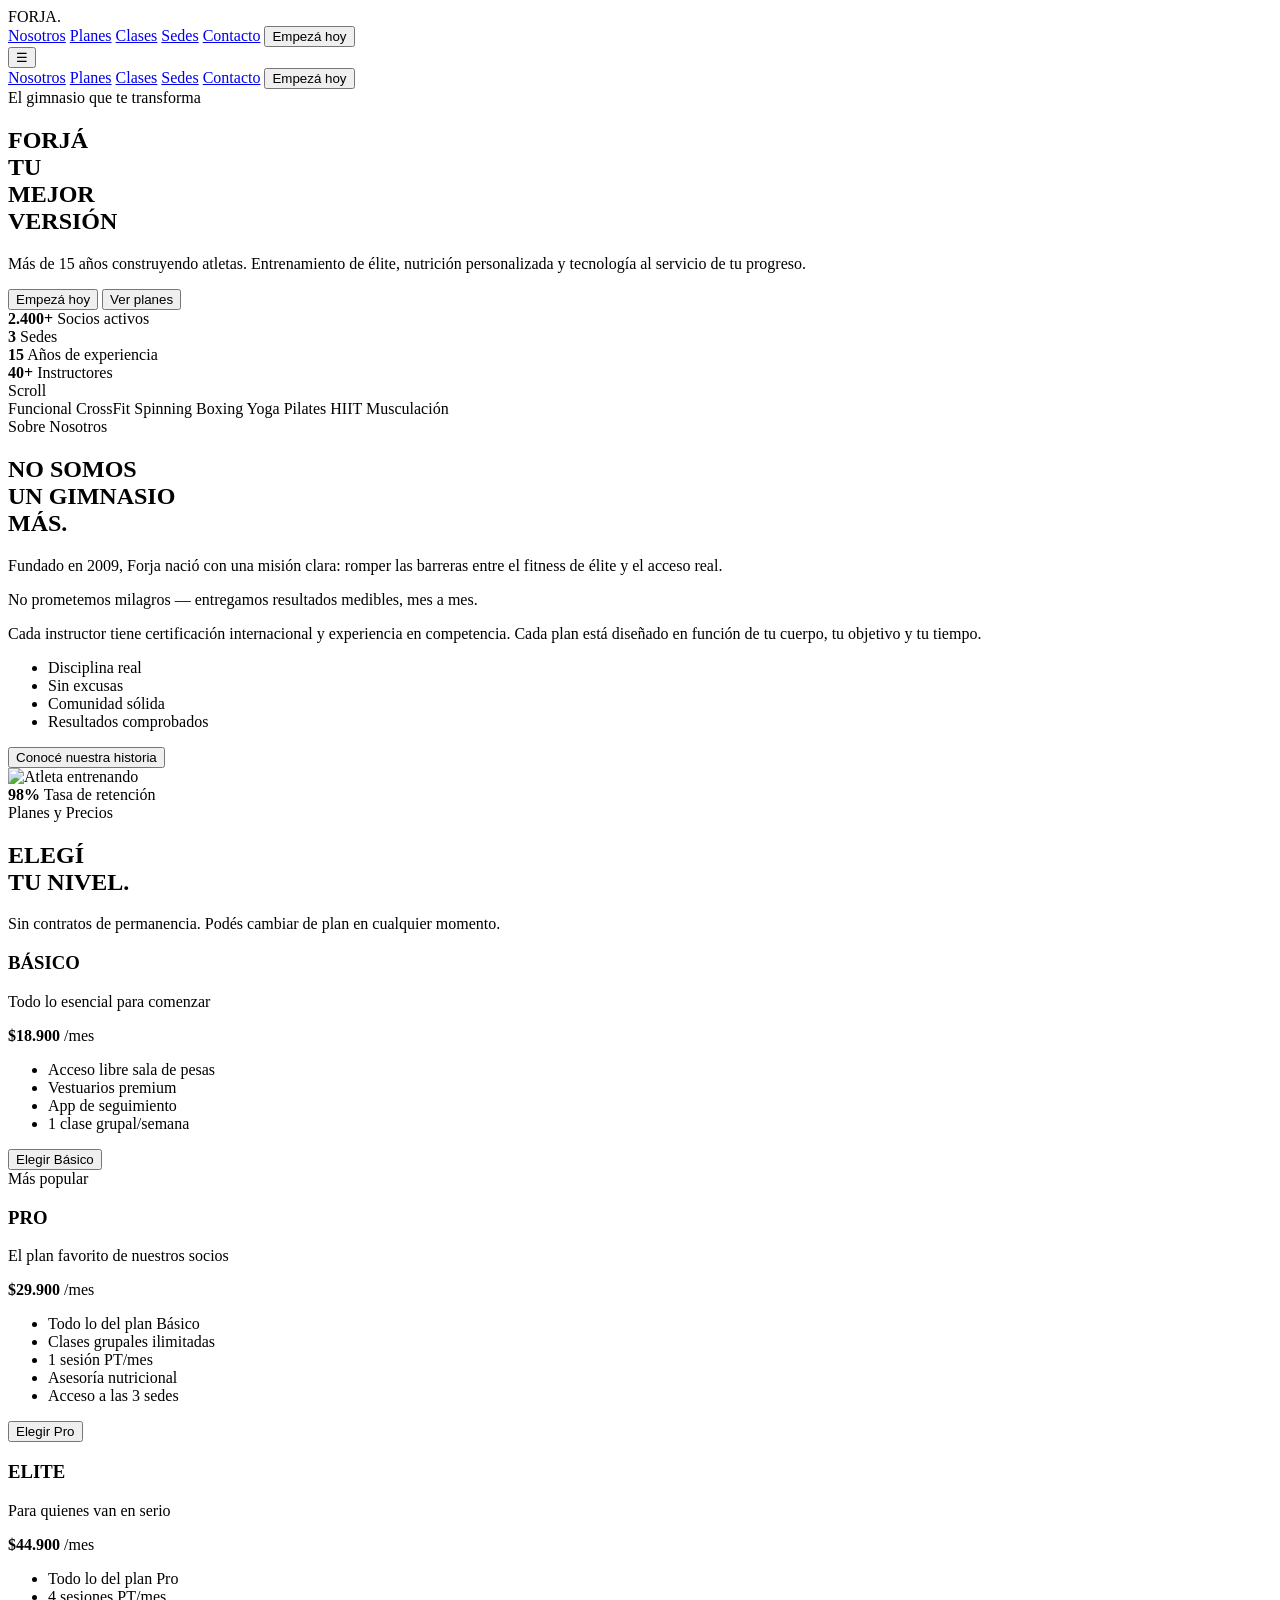
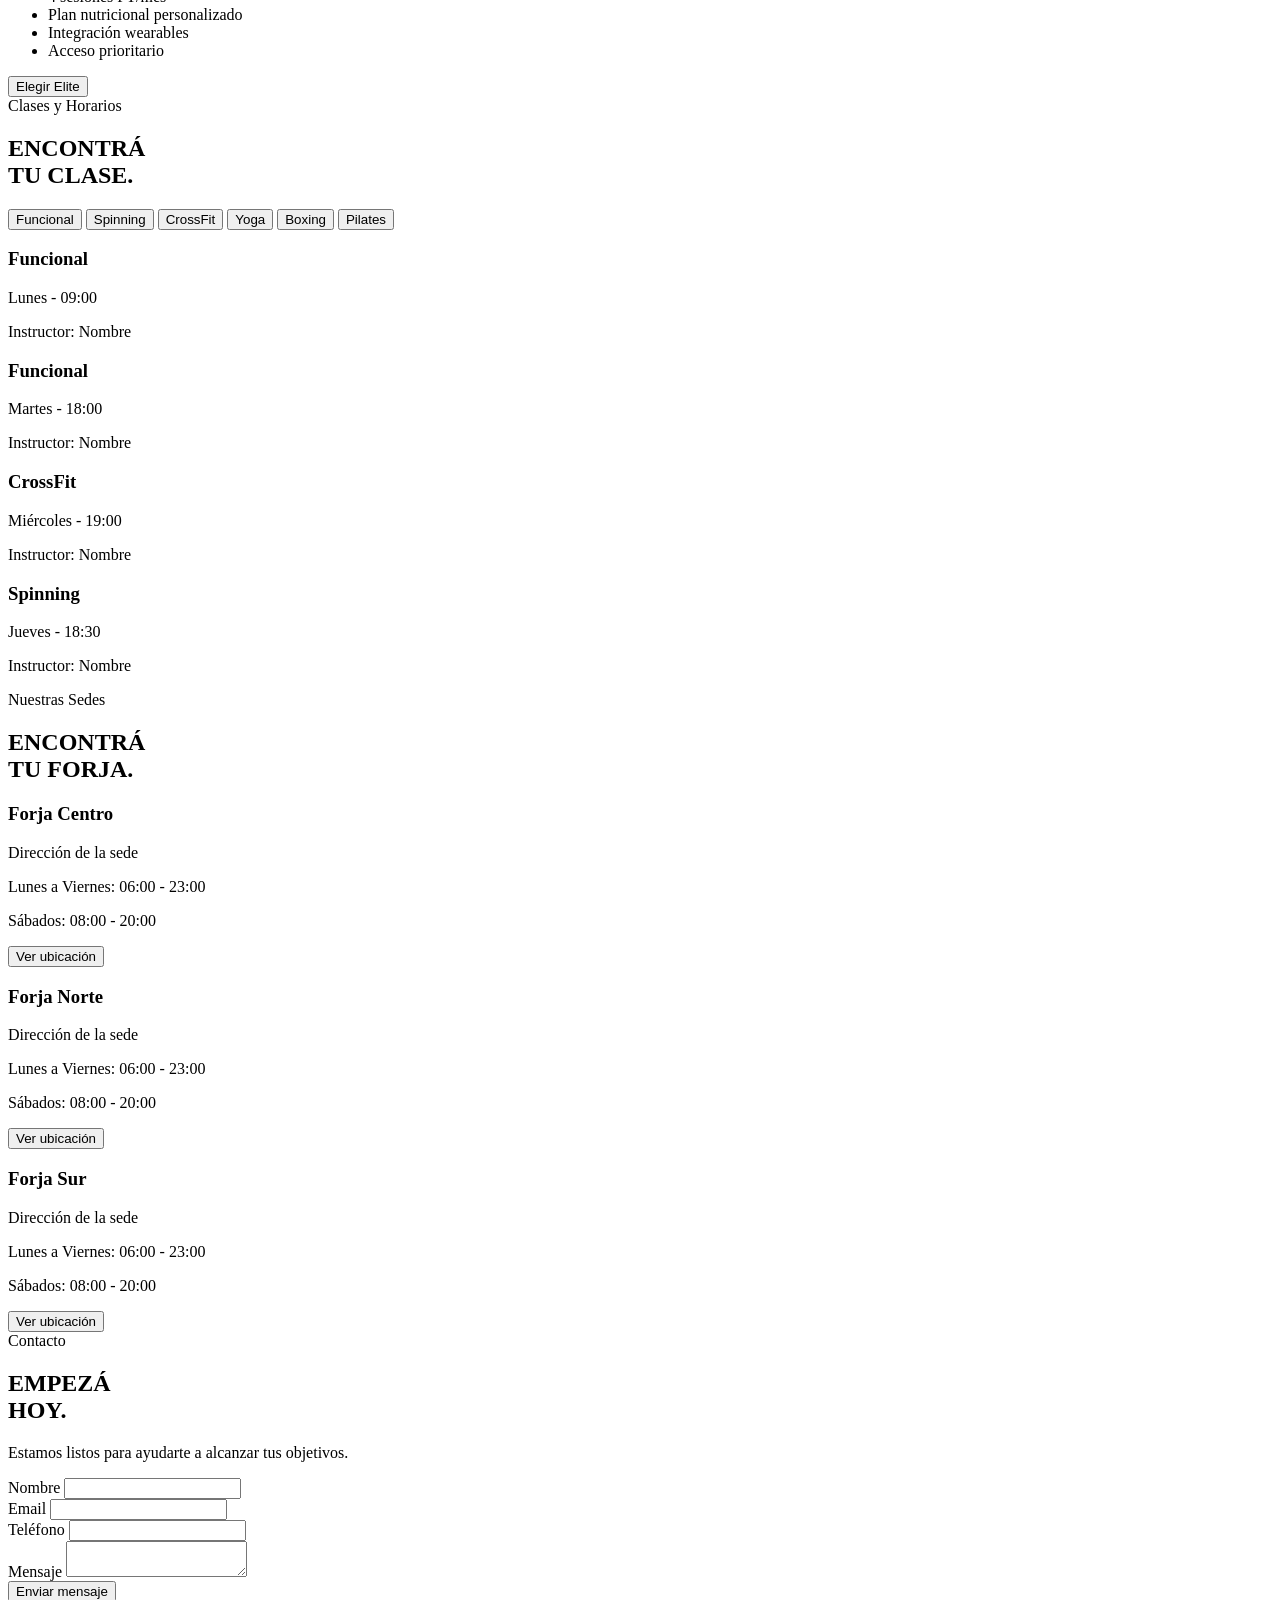
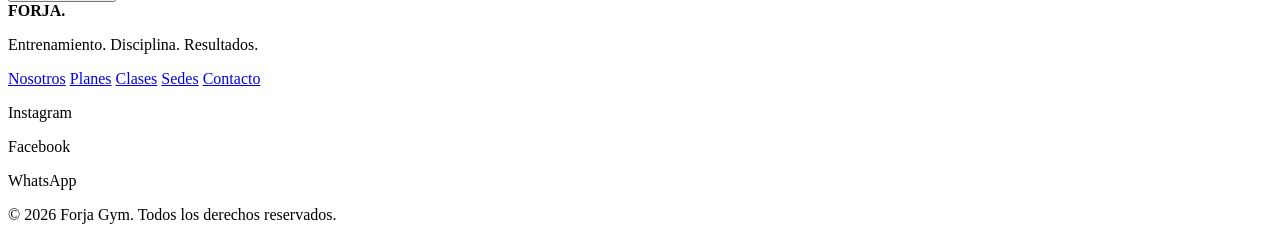
==== commit b0a5ea4c: "fix: textos solo para cliente, filtro de clases funcional y cercas html" ====
--- a/index.html
+++ b/index.html
@@ -1,576 +1 @@
-```html
-<!DOCTYPE html>
-<html lang="es">
-
-<head>
-    <meta charset="UTF-8">
-    <meta name="viewport" content="width=device-width, initial-scale=1.0">
-    <title>Forja Gym</title>
-</head>
-
-<body>
-
-    <!-- ==================== HEADER ==================== -->
-
-    <header>
-
-        <div>
-            <div>
-                <span>FORJA.</span>
-            </div>
-
-            <nav>
-                <a href="#nosotros">Nosotros</a>
-                <a href="#planes">Planes</a>
-                <a href="#clases">Clases</a>
-                <a href="#sedes">Sedes</a>
-                <a href="#contacto">Contacto</a>
-                <button>Empezá hoy</button>
-            </nav>
-
-            <button>☰</button>
-        </div>
-
-        <!-- Menú móvil -->
-        <nav>
-            <a href="#nosotros">Nosotros</a>
-            <a href="#planes">Planes</a>
-            <a href="#clases">Clases</a>
-            <a href="#sedes">Sedes</a>
-            <a href="#contacto">Contacto</a>
-            <button>Empezá hoy</button>
-        </nav>
-
-    </header>
-
-
-    <!-- ==================== INICIO / HERO ==================== -->
-
-    <main>
-
-        <section id="inicio">
-
-            <div>
-                <span>El gimnasio que te transforma</span>
-
-                <h1>
-                    FORJÁ<br>
-                    TU<br>
-                    MEJOR<br>
-                    VERSIÓN
-                </h1>
-
-                <p>
-                    Más de 15 años construyendo atletas.
-                    Entrenamiento de élite, nutrición personalizada
-                    y tecnología al servicio de tu progreso.
-                </p>
-
-                <div>
-                    <button>Empezá hoy</button>
-                    <button>Ver planes</button>
-                </div>
-
-                <div>
-
-                    <div>
-                        <strong>2.400+</strong>
-                        <span>Socios activos</span>
-                    </div>
-
-                    <div>
-                        <strong>3</strong>
-                        <span>Sedes</span>
-                    </div>
-
-                    <div>
-                        <strong>15</strong>
-                        <span>Años de experiencia</span>
-                    </div>
-
-                    <div>
-                        <strong>40+</strong>
-                        <span>Instructores</span>
-                    </div>
-
-                </div>
-
-            </div>
-
-            <div>
-                <span>Scroll</span>
-            </div>
-
-        </section>
-
-
-        <!-- ==================== ACTIVIDADES ==================== -->
-
-        <section>
-
-            <div>
-                <span>Funcional</span>
-                <span>CrossFit</span>
-                <span>Spinning</span>
-                <span>Boxing</span>
-                <span>Yoga</span>
-                <span>Pilates</span>
-                <span>HIIT</span>
-                <span>Musculación</span>
-            </div>
-
-        </section>
-
-
-        <!-- ==================== NOSOTROS ==================== -->
-
-        <section id="nosotros">
-
-            <div>
-
-                <div>
-
-                    <span>Sobre Nosotros</span>
-
-                    <h2>
-                        NO SOMOS<br>
-                        UN GIMNASIO<br>
-                        MÁS.
-                    </h2>
-
-                    <p>
-                        Fundado en 2009, Forja nació con una misión clara:
-                        romper las barreras entre el fitness de élite y
-                        el acceso real.
-                    </p>
-
-                    <p>
-                        No prometemos milagros — entregamos resultados
-                        medibles, mes a mes.
-                    </p>
-
-                    <p>
-                        Cada instructor tiene certificación internacional
-                        y experiencia en competencia. Cada plan está
-                        diseñado en función de tu cuerpo, tu objetivo
-                        y tu tiempo.
-                    </p>
-
-                    <ul>
-                        <li>Disciplina real</li>
-                        <li>Sin excusas</li>
-                        <li>Comunidad sólida</li>
-                        <li>Resultados comprobados</li>
-                    </ul>
-
-                    <button>
-                        Conocé nuestra historia
-                    </button>
-
-                </div>
-
-                <div>
-
-                    <img
-                        src="imagen-atleta.jpg"
-                        alt="Atleta entrenando"
-                    >
-
-                    <div>
-                        <strong>98%</strong>
-                        <span>Tasa de retención</span>
-                    </div>
-
-                </div>
-
-            </div>
-
-        </section>
-
-
-        <!-- ==================== PLANES ==================== -->
-
-        <section id="planes">
-
-            <div>
-
-                <div>
-
-                    <span>Planes y Precios</span>
-
-                    <h2>
-                        ELEGÍ<br>
-                        TU NIVEL.
-                    </h2>
-
-                    <p>
-                        Sin contratos de permanencia.
-                        Podés cambiar de plan en cualquier momento.
-                    </p>
-
-                </div>
-
-
-                <!-- PLAN BÁSICO -->
-
-                <article>
-
-                    <header>
-                        <div>
-                            <h3>BÁSICO</h3>
-                            <p>Todo lo esencial para comenzar</p>
-                        </div>
-
-                        <div>
-                            <strong>$18.900</strong>
-                            <span>/mes</span>
-                        </div>
-                    </header>
-
-                    <ul>
-                        <li>Acceso libre sala de pesas</li>
-                        <li>Vestuarios premium</li>
-                        <li>App de seguimiento</li>
-                        <li>1 clase grupal/semana</li>
-                    </ul>
-
-                    <button>
-                        Elegir Básico
-                    </button>
-
-                </article>
-
-
-                <!-- PLAN PRO -->
-
-                <article>
-
-                    <span>Más popular</span>
-
-                    <header>
-                        <div>
-                            <h3>PRO</h3>
-                            <p>El plan favorito de nuestros socios</p>
-                        </div>
-
-                        <div>
-                            <strong>$29.900</strong>
-                            <span>/mes</span>
-                        </div>
-                    </header>
-
-                    <ul>
-                        <li>Todo lo del plan Básico</li>
-                        <li>Clases grupales ilimitadas</li>
-                        <li>1 sesión PT/mes</li>
-                        <li>Asesoría nutricional</li>
-                        <li>Acceso a las 3 sedes</li>
-                    </ul>
-
-                    <button>
-                        Elegir Pro
-                    </button>
-
-                </article>
-
-
-                <!-- PLAN ELITE -->
-
-                <article>
-
-                    <header>
-                        <div>
-                            <h3>ELITE</h3>
-                            <p>Para quienes van en serio</p>
-                        </div>
-
-                        <div>
-                            <strong>$44.900</strong>
-                            <span>/mes</span>
-                        </div>
-                    </header>
-
-                    <ul>
-                        <li>Todo lo del plan Pro</li>
-                        <li>4 sesiones PT/mes</li>
-                        <li>Plan nutricional personalizado</li>
-                        <li>Integración wearables</li>
-                        <li>Acceso prioritario</li>
-                    </ul>
-
-                    <button>
-                        Elegir Elite
-                    </button>
-
-                </article>
-
-            </div>
-
-        </section>
-
-
-        <!-- ==================== CLASES ==================== -->
-
-        <section id="clases">
-
-            <div>
-
-                <span>Clases y Horarios</span>
-
-                <h2>
-                    ENCONTRÁ<br>
-                    TU CLASE.
-                </h2>
-
-
-                <!-- Categorías -->
-
-                <div>
-                    <button>Funcional</button>
-                    <button>Spinning</button>
-                    <button>CrossFit</button>
-                    <button>Yoga</button>
-                    <button>Boxing</button>
-                    <button>Pilates</button>
-                </div>
-
-
-                <!-- Horarios -->
-
-                <div>
-
-                    <article>
-                        <h3>Funcional</h3>
-                        <p>Lunes - 09:00</p>
-                        <p>Instructor: Nombre</p>
-                    </article>
-
-                    <article>
-                        <h3>Funcional</h3>
-                        <p>Martes - 18:00</p>
-                        <p>Instructor: Nombre</p>
-                    </article>
-
-                    <article>
-                        <h3>CrossFit</h3>
-                        <p>Miércoles - 19:00</p>
-                        <p>Instructor: Nombre</p>
-                    </article>
-
-                    <article>
-                        <h3>Spinning</h3>
-                        <p>Jueves - 18:30</p>
-                        <p>Instructor: Nombre</p>
-                    </article>
-
-                </div>
-
-            </div>
-
-        </section>
-
-
-        <!-- ==================== SEDES ==================== -->
-
-        <section id="sedes">
-
-            <div>
-
-                <span>Nuestras Sedes</span>
-
-                <h2>
-                    ENCONTRÁ<br>
-                    TU FORJA.
-                </h2>
-
-
-                <div>
-
-                    <article>
-
-                        <h3>Forja Centro</h3>
-
-                        <p>
-                            Dirección de la sede
-                        </p>
-
-                        <p>
-                            Lunes a Viernes: 06:00 - 23:00
-                        </p>
-
-                        <p>
-                            Sábados: 08:00 - 20:00
-                        </p>
-
-                        <button>
-                            Ver ubicación
-                        </button>
-
-                    </article>
-
-
-                    <article>
-
-                        <h3>Forja Norte</h3>
-
-                        <p>
-                            Dirección de la sede
-                        </p>
-
-                        <p>
-                            Lunes a Viernes: 06:00 - 23:00
-                        </p>
-
-                        <p>
-                            Sábados: 08:00 - 20:00
-                        </p>
-
-                        <button>
-                            Ver ubicación
-                        </button>
-
-                    </article>
-
-
-                    <article>
-
-                        <h3>Forja Sur</h3>
-
-                        <p>
-                            Dirección de la sede
-                        </p>
-
-                        <p>
-                            Lunes a Viernes: 06:00 - 23:00
-                        </p>
-
-                        <p>
-                            Sábados: 08:00 - 20:00
-                        </p>
-
-                        <button>
-                            Ver ubicación
-                        </button>
-
-                    </article>
-
-                </div>
-
-            </div>
-
-        </section>
-
-
-        <!-- ==================== CONTACTO ==================== -->
-
-        <section id="contacto">
-
-            <div>
-
-                <span>Contacto</span>
-
-                <h2>
-                    EMPEZÁ<br>
-                    HOY.
-                </h2>
-
-                <p>
-                    Estamos listos para ayudarte a alcanzar
-                    tus objetivos.
-                </p>
-
-
-                <form>
-
-                    <div>
-                        <label for="nombre">Nombre</label>
-                        <input
-                            type="text"
-                            id="nombre"
-                            name="nombre"
-                        >
-                    </div>
-
-                    <div>
-                        <label for="email">Email</label>
-                        <input
-                            type="email"
-                            id="email"
-                            name="email"
-                        >
-                    </div>
-
-                    <div>
-                        <label for="telefono">Teléfono</label>
-                        <input
-                            type="tel"
-                            id="telefono"
-                            name="telefono"
-                        >
-                    </div>
-
-                    <div>
-                        <label for="mensaje">Mensaje</label>
-                        <textarea
-                            id="mensaje"
-                            name="mensaje"
-                        ></textarea>
-                    </div>
-
-                    <button type="submit">
-                        Enviar mensaje
-                    </button>
-
-                </form>
-
-            </div>
-
-        </section>
-
-    </main>
-
-
-    <!-- ==================== FOOTER ==================== -->
-
-    <footer>
-
-        <div>
-
-            <div>
-                <strong>FORJA.</strong>
-
-                <p>
-                    Entrenamiento. Disciplina. Resultados.
-                </p>
-            </div>
-
-
-            <nav>
-                <a href="#nosotros">Nosotros</a>
-                <a href="#planes">Planes</a>
-                <a href="#clases">Clases</a>
-                <a href="#sedes">Sedes</a>
-                <a href="#contacto">Contacto</a>
-            </nav>
-
-
-            <div>
-                <p>Instagram</p>
-                <p>Facebook</p>
-                <p>WhatsApp</p>
-            </div>
-
-        </div>
-
-        <div>
-            <p>
-                © 2026 Forja Gym. Todos los derechos reservados.
-            </p>
-        </div>
-
-    </footer>
-
-</body>
-
-</html>
-```
+<!DOCTYPE html><html lang="es"><head>    <meta charset="UTF-8">    <meta name="viewport" content="width=device-width, initial-scale=1.0">    <title>Forja Gym</title></head><body>    <header>        <div>            <div>                <span>FORJA.</span>            </div>            <nav>                <a href="#nosotros">Nosotros</a>                <a href="#planes">Planes</a>                <a href="#clases">Clases</a>                <a href="#sedes">Sedes</a>                <a href="#contacto">Contacto</a>                <button>Empezá hoy</button>            </nav>            <button>☰</button>        </div>        <nav>            <a href="#nosotros">Nosotros</a>            <a href="#planes">Planes</a>            <a href="#clases">Clases</a>            <a href="#sedes">Sedes</a>            <a href="#contacto">Contacto</a>            <button>Empezá hoy</button>        </nav>    </header>    <main>        <section id="inicio">            <div>                <span>El gimnasio que te transforma</span>                <h1>                    FORJÁ<br>                    TU<br>                    MEJOR<br>                    VERSIÓN                </h1>                <p>                    Más de 15 años construyendo atletas.                    Entrenamiento de élite, nutrición personalizada                    y tecnología al servicio de tu progreso.                </p>                <div>                    <button>Empezá hoy</button>                    <button>Ver planes</button>                </div>                <div>                    <div>                        <strong>2.400+</strong>                        <span>Socios activos</span>                    </div>                    <div>                        <strong>3</strong>                        <span>Sedes</span>                    </div>                    <div>                        <strong>15</strong>                        <span>Años de experiencia</span>                    </div>                    <div>                        <strong>40+</strong>                        <span>Instructores</span>                    </div>                </div>            </div>            <div>                <span>Scroll</span>            </div>        </section>        <section>            <div>                <span>Funcional</span>                <span>CrossFit</span>                <span>Spinning</span>                <span>Boxing</span>                <span>Yoga</span>                <span>Pilates</span>                <span>HIIT</span>                <span>Musculación</span>            </div>        </section>        <section id="nosotros">            <div>                <div>                    <span>Sobre Nosotros</span>                    <h2>                        NO SOMOS<br>                        UN GIMNASIO<br>                        MÁS.                    </h2>                    <p>                        Fundado en 2009, Forja nació con una misión clara:                        romper las barreras entre el fitness de élite y                        el acceso real.                    </p>                    <p>                        No prometemos milagros — entregamos resultados                        medibles, mes a mes.                    </p>                    <p>                        Cada instructor tiene certificación internacional                        y experiencia en competencia. Cada plan está                        diseñado en función de tu cuerpo, tu objetivo                        y tu tiempo.                    </p>                    <ul>                        <li>Disciplina real</li>                        <li>Sin excusas</li>                        <li>Comunidad sólida</li>                        <li>Resultados comprobados</li>                    </ul>                    <button>                        Conocé nuestra historia                    </button>                </div>                <div>                    <img                        src="imagen-atleta.jpg"                        alt="Atleta entrenando"                    >                    <div>                        <strong>98%</strong>                        <span>Tasa de retención</span>                    </div>                </div>            </div>        </section>        <section id="planes">            <div>                <div>                    <span>Planes y Precios</span>                    <h2>                        ELEGÍ<br>                        TU NIVEL.                    </h2>                    <p>                        Sin contratos de permanencia.                        Podés cambiar de plan en cualquier momento.                    </p>                </div>                <article>                    <header>                        <div>                            <h3>BÁSICO</h3>                            <p>Todo lo esencial para comenzar</p>                        </div>                        <div>                            <strong>$18.900</strong>                            <span>/mes</span>                        </div>                    </header>                    <ul>                        <li>Acceso libre sala de pesas</li>                        <li>Vestuarios premium</li>                        <li>App de seguimiento</li>                        <li>1 clase grupal/semana</li>                    </ul>                    <button>                        Elegir Básico                    </button>                </article>                <article>                    <span>Más popular</span>                    <header>                        <div>                            <h3>PRO</h3>                            <p>El plan favorito de nuestros socios</p>                        </div>                        <div>                            <strong>$29.900</strong>                            <span>/mes</span>                        </div>                    </header>                    <ul>                        <li>Todo lo del plan Básico</li>                        <li>Clases grupales ilimitadas</li>                        <li>1 sesión PT/mes</li>                        <li>Asesoría nutricional</li>                        <li>Acceso a las 3 sedes</li>                    </ul>                    <button>                        Elegir Pro                    </button>                </article>                <article>                    <header>                        <div>                            <h3>ELITE</h3>                            <p>Para quienes van en serio</p>                        </div>                        <div>                            <strong>$44.900</strong>                            <span>/mes</span>                        </div>                    </header>                    <ul>                        <li>Todo lo del plan Pro</li>                        <li>4 sesiones PT/mes</li>                        <li>Plan nutricional personalizado</li>                        <li>Integración wearables</li>                        <li>Acceso prioritario</li>                    </ul>                    <button>                        Elegir Elite                    </button>                </article>            </div>        </section>        <section id="clases">            <div>                <span>Clases y Horarios</span>                <h2>                    ENCONTRÁ<br>                    TU CLASE.                </h2>                <div>                    <button>Funcional</button>                    <button>Spinning</button>                    <button>CrossFit</button>                    <button>Yoga</button>                    <button>Boxing</button>                    <button>Pilates</button>                </div>                <div>                    <article>                        <h3>Funcional</h3>                        <p>Lunes - 09:00</p>                        <p>Instructor: Nombre</p>                    </article>                    <article>                        <h3>Funcional</h3>                        <p>Martes - 18:00</p>                        <p>Instructor: Nombre</p>                    </article>                    <article>                        <h3>CrossFit</h3>                        <p>Miércoles - 19:00</p>                        <p>Instructor: Nombre</p>                    </article>                    <article>                        <h3>Spinning</h3>                        <p>Jueves - 18:30</p>                        <p>Instructor: Nombre</p>                    </article>                </div>            </div>        </section>        <section id="sedes">            <div>                <span>Nuestras Sedes</span>                <h2>                    ENCONTRÁ<br>                    TU FORJA.                </h2>                <div>                    <article>                        <h3>Forja Centro</h3>                        <p>                            Dirección de la sede                        </p>                        <p>                            Lunes a Viernes: 06:00 - 23:00                        </p>                        <p>                            Sábados: 08:00 - 20:00                        </p>                        <button>                            Ver ubicación                        </button>                    </article>                    <article>                        <h3>Forja Norte</h3>                        <p>                            Dirección de la sede                        </p>                        <p>                            Lunes a Viernes: 06:00 - 23:00                        </p>                        <p>                            Sábados: 08:00 - 20:00                        </p>                        <button>                            Ver ubicación                        </button>                    </article>                    <article>                        <h3>Forja Sur</h3>                        <p>                            Dirección de la sede                        </p>                        <p>                            Lunes a Viernes: 06:00 - 23:00                        </p>                        <p>                            Sábados: 08:00 - 20:00                        </p>                        <button>                            Ver ubicación                        </button>                    </article>                </div>            </div>        </section>        <section id="contacto">            <div>                <span>Contacto</span>                <h2>                    EMPEZÁ<br>                    HOY.                </h2>                <p>                    Estamos listos para ayudarte a alcanzar                    tus objetivos.                </p>                <form>                    <div>                        <label for="nombre">Nombre</label>                        <input                            type="text"                            id="nombre"                            name="nombre"                        >                    </div>                    <div>                        <label for="email">Email</label>                        <input                            type="email"                            id="email"                            name="email"                        >                    </div>                    <div>                        <label for="telefono">Teléfono</label>                        <input                            type="tel"                            id="telefono"                            name="telefono"                        >                    </div>                    <div>                        <label for="mensaje">Mensaje</label>                        <textarea                            id="mensaje"                            name="mensaje"                        ></textarea>                    </div>                    <button type="submit">                        Enviar mensaje                    </button>                </form>            </div>        </section>    </main>    <footer>        <div>            <div>                <strong>FORJA.</strong>                <p>                    Entrenamiento. Disciplina. Resultados.                </p>            </div>            <nav>                <a href="#nosotros">Nosotros</a>                <a href="#planes">Planes</a>                <a href="#clases">Clases</a>                <a href="#sedes">Sedes</a>                <a href="#contacto">Contacto</a>            </nav>            <div>                <p>Instagram</p>                <p>Facebook</p>                <p>WhatsApp</p>            </div>        </div>        <div>            <p>                © 2026 Forja Gym. Todos los derechos reservados.            </p>        </div>    </footer></body></html>
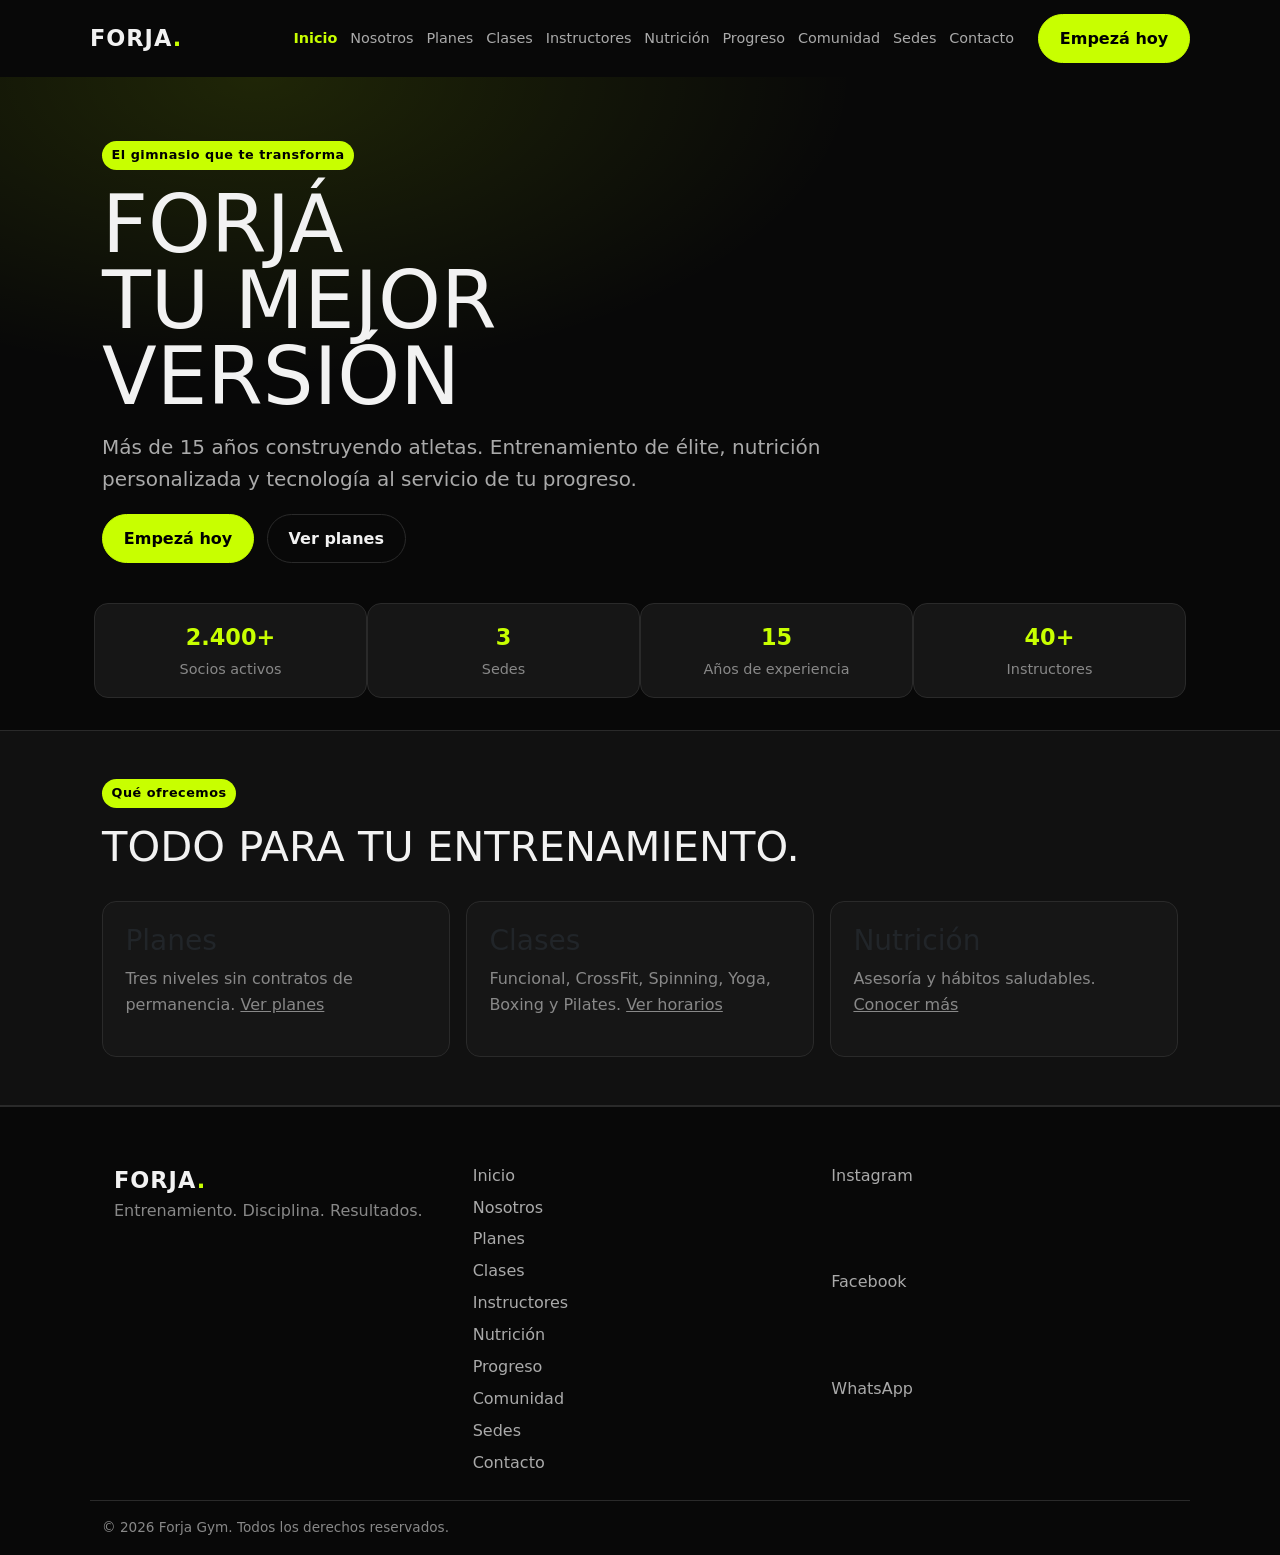
==== commit c507e327: "feat: integra TP9 con Fetch API y completa la entrega del proyecto" ====
--- a/index.html
+++ b/index.html
@@ -1 +1,127 @@
-<!DOCTYPE html><html lang="es"><head>    <meta charset="UTF-8">    <meta name="viewport" content="width=device-width, initial-scale=1.0">    <title>Forja Gym</title></head><body>    <header>        <div>            <div>                <span>FORJA.</span>            </div>            <nav>                <a href="#nosotros">Nosotros</a>                <a href="#planes">Planes</a>                <a href="#clases">Clases</a>                <a href="#sedes">Sedes</a>                <a href="#contacto">Contacto</a>                <button>Empezá hoy</button>            </nav>            <button>☰</button>        </div>        <nav>            <a href="#nosotros">Nosotros</a>            <a href="#planes">Planes</a>            <a href="#clases">Clases</a>            <a href="#sedes">Sedes</a>            <a href="#contacto">Contacto</a>            <button>Empezá hoy</button>        </nav>    </header>    <main>        <section id="inicio">            <div>                <span>El gimnasio que te transforma</span>                <h1>                    FORJÁ<br>                    TU<br>                    MEJOR<br>                    VERSIÓN                </h1>                <p>                    Más de 15 años construyendo atletas.                    Entrenamiento de élite, nutrición personalizada                    y tecnología al servicio de tu progreso.                </p>                <div>                    <button>Empezá hoy</button>                    <button>Ver planes</button>                </div>                <div>                    <div>                        <strong>2.400+</strong>                        <span>Socios activos</span>                    </div>                    <div>                        <strong>3</strong>                        <span>Sedes</span>                    </div>                    <div>                        <strong>15</strong>                        <span>Años de experiencia</span>                    </div>                    <div>                        <strong>40+</strong>                        <span>Instructores</span>                    </div>                </div>            </div>            <div>                <span>Scroll</span>            </div>        </section>        <section>            <div>                <span>Funcional</span>                <span>CrossFit</span>                <span>Spinning</span>                <span>Boxing</span>                <span>Yoga</span>                <span>Pilates</span>                <span>HIIT</span>                <span>Musculación</span>            </div>        </section>        <section id="nosotros">            <div>                <div>                    <span>Sobre Nosotros</span>                    <h2>                        NO SOMOS<br>                        UN GIMNASIO<br>                        MÁS.                    </h2>                    <p>                        Fundado en 2009, Forja nació con una misión clara:                        romper las barreras entre el fitness de élite y                        el acceso real.                    </p>                    <p>                        No prometemos milagros — entregamos resultados                        medibles, mes a mes.                    </p>                    <p>                        Cada instructor tiene certificación internacional                        y experiencia en competencia. Cada plan está                        diseñado en función de tu cuerpo, tu objetivo                        y tu tiempo.                    </p>                    <ul>                        <li>Disciplina real</li>                        <li>Sin excusas</li>                        <li>Comunidad sólida</li>                        <li>Resultados comprobados</li>                    </ul>                    <button>                        Conocé nuestra historia                    </button>                </div>                <div>                    <img                        src="imagen-atleta.jpg"                        alt="Atleta entrenando"                    >                    <div>                        <strong>98%</strong>                        <span>Tasa de retención</span>                    </div>                </div>            </div>        </section>        <section id="planes">            <div>                <div>                    <span>Planes y Precios</span>                    <h2>                        ELEGÍ<br>                        TU NIVEL.                    </h2>                    <p>                        Sin contratos de permanencia.                        Podés cambiar de plan en cualquier momento.                    </p>                </div>                <article>                    <header>                        <div>                            <h3>BÁSICO</h3>                            <p>Todo lo esencial para comenzar</p>                        </div>                        <div>                            <strong>$18.900</strong>                            <span>/mes</span>                        </div>                    </header>                    <ul>                        <li>Acceso libre sala de pesas</li>                        <li>Vestuarios premium</li>                        <li>App de seguimiento</li>                        <li>1 clase grupal/semana</li>                    </ul>                    <button>                        Elegir Básico                    </button>                </article>                <article>                    <span>Más popular</span>                    <header>                        <div>                            <h3>PRO</h3>                            <p>El plan favorito de nuestros socios</p>                        </div>                        <div>                            <strong>$29.900</strong>                            <span>/mes</span>                        </div>                    </header>                    <ul>                        <li>Todo lo del plan Básico</li>                        <li>Clases grupales ilimitadas</li>                        <li>1 sesión PT/mes</li>                        <li>Asesoría nutricional</li>                        <li>Acceso a las 3 sedes</li>                    </ul>                    <button>                        Elegir Pro                    </button>                </article>                <article>                    <header>                        <div>                            <h3>ELITE</h3>                            <p>Para quienes van en serio</p>                        </div>                        <div>                            <strong>$44.900</strong>                            <span>/mes</span>                        </div>                    </header>                    <ul>                        <li>Todo lo del plan Pro</li>                        <li>4 sesiones PT/mes</li>                        <li>Plan nutricional personalizado</li>                        <li>Integración wearables</li>                        <li>Acceso prioritario</li>                    </ul>                    <button>                        Elegir Elite                    </button>                </article>            </div>        </section>        <section id="clases">            <div>                <span>Clases y Horarios</span>                <h2>                    ENCONTRÁ<br>                    TU CLASE.                </h2>                <div>                    <button>Funcional</button>                    <button>Spinning</button>                    <button>CrossFit</button>                    <button>Yoga</button>                    <button>Boxing</button>                    <button>Pilates</button>                </div>                <div>                    <article>                        <h3>Funcional</h3>                        <p>Lunes - 09:00</p>                        <p>Instructor: Nombre</p>                    </article>                    <article>                        <h3>Funcional</h3>                        <p>Martes - 18:00</p>                        <p>Instructor: Nombre</p>                    </article>                    <article>                        <h3>CrossFit</h3>                        <p>Miércoles - 19:00</p>                        <p>Instructor: Nombre</p>                    </article>                    <article>                        <h3>Spinning</h3>                        <p>Jueves - 18:30</p>                        <p>Instructor: Nombre</p>                    </article>                </div>            </div>        </section>        <section id="sedes">            <div>                <span>Nuestras Sedes</span>                <h2>                    ENCONTRÁ<br>                    TU FORJA.                </h2>                <div>                    <article>                        <h3>Forja Centro</h3>                        <p>                            Dirección de la sede                        </p>                        <p>                            Lunes a Viernes: 06:00 - 23:00                        </p>                        <p>                            Sábados: 08:00 - 20:00                        </p>                        <button>                            Ver ubicación                        </button>                    </article>                    <article>                        <h3>Forja Norte</h3>                        <p>                            Dirección de la sede                        </p>                        <p>                            Lunes a Viernes: 06:00 - 23:00                        </p>                        <p>                            Sábados: 08:00 - 20:00                        </p>                        <button>                            Ver ubicación                        </button>                    </article>                    <article>                        <h3>Forja Sur</h3>                        <p>                            Dirección de la sede                        </p>                        <p>                            Lunes a Viernes: 06:00 - 23:00                        </p>                        <p>                            Sábados: 08:00 - 20:00                        </p>                        <button>                            Ver ubicación                        </button>                    </article>                </div>            </div>        </section>        <section id="contacto">            <div>                <span>Contacto</span>                <h2>                    EMPEZÁ<br>                    HOY.                </h2>                <p>                    Estamos listos para ayudarte a alcanzar                    tus objetivos.                </p>                <form>                    <div>                        <label for="nombre">Nombre</label>                        <input                            type="text"                            id="nombre"                            name="nombre"                        >                    </div>                    <div>                        <label for="email">Email</label>                        <input                            type="email"                            id="email"                            name="email"                        >                    </div>                    <div>                        <label for="telefono">Teléfono</label>                        <input                            type="tel"                            id="telefono"                            name="telefono"                        >                    </div>                    <div>                        <label for="mensaje">Mensaje</label>                        <textarea                            id="mensaje"                            name="mensaje"                        ></textarea>                    </div>                    <button type="submit">                        Enviar mensaje                    </button>                </form>            </div>        </section>    </main>    <footer>        <div>            <div>                <strong>FORJA.</strong>                <p>                    Entrenamiento. Disciplina. Resultados.                </p>            </div>            <nav>                <a href="#nosotros">Nosotros</a>                <a href="#planes">Planes</a>                <a href="#clases">Clases</a>                <a href="#sedes">Sedes</a>                <a href="#contacto">Contacto</a>            </nav>            <div>                <p>Instagram</p>                <p>Facebook</p>                <p>WhatsApp</p>            </div>        </div>        <div>            <p>                © 2026 Forja Gym. Todos los derechos reservados.            </p>        </div>    </footer></body></html>+<!doctype html>
+<html lang="es">
+  <head>
+    <meta charset="UTF-8" />
+    <meta name="viewport" content="width=device-width, initial-scale=1.0" />
+    <meta name="description" content="Forja Gym: entrenamiento de fuerza, clases grupales, nutrición y comunidad." />
+    <title>Inicio - Forja Gym</title>
+    <link href="css/bootstrap.min.css" rel="stylesheet" />
+    <link rel="stylesheet" href="css/style.css" />
+  </head>
+  <body>
+    <a class="skip-link" href="#contenido">Saltar al contenido principal</a>
+    <header class="site-header">
+      <div class="container header-inner">
+        <a class="brand" href="index.html">FORJA<span class="brand-dot">.</span></a>
+        <nav class="main-nav main-nav-wide" aria-label="Navegación principal">
+          <a href="index.html" class="active" aria-current="page">Inicio</a>
+          <a href="nosotros.html">Nosotros</a>
+          <a href="planes.html">Planes</a>
+          <a href="clases.html">Clases</a>
+          <a href="instructores.html">Instructores</a>
+          <a href="nutricion.html">Nutrición</a>
+          <a href="progreso.html">Progreso</a>
+          <a href="comunidad.html">Comunidad</a>
+          <a href="sedes.html">Sedes</a>
+          <a href="contacto.html">Contacto</a>
+        </nav>
+        <a class="btn btn-primary btn-cta" href="contacto.html">Empezá hoy</a>
+        <button type="button" class="hamburger" aria-label="Abrir menú" aria-expanded="false">☰</button>
+      </div>
+      <nav class="mobile-menu" aria-label="Menú móvil">
+        <a href="index.html" class="active" aria-current="page">Inicio</a>
+        <a href="nosotros.html">Nosotros</a>
+        <a href="planes.html">Planes</a>
+        <a href="clases.html">Clases</a>
+        <a href="instructores.html">Instructores</a>
+        <a href="nutricion.html">Nutrición</a>
+        <a href="progreso.html">Progreso</a>
+        <a href="comunidad.html">Comunidad</a>
+        <a href="sedes.html">Sedes</a>
+        <a href="contacto.html">Contacto</a>
+        <a class="btn btn-primary" href="contacto.html">Empezá hoy</a>
+      </nav>
+    </header>
+    <main id="contenido">
+      <section class="hero">
+        <div class="container">
+          <span class="kicker">El gimnasio que te transforma</span>
+          <h1>FORJÁ<br />TU MEJOR<br />VERSIÓN</h1>
+          <p class="lead">
+            Más de 15 años construyendo atletas. Entrenamiento de élite, nutrición personalizada y tecnología al
+            servicio de tu progreso.
+          </p>
+          <div class="hero-actions">
+            <a class="btn btn-primary" href="contacto.html">Empezá hoy</a>
+            <a class="btn btn-ghost" href="planes.html">Ver planes</a>
+          </div>
+          <div class="stats row g-3">
+            <div class="col-6 col-md-3"><strong>2.400+</strong><span>Socios activos</span></div>
+            <div class="col-6 col-md-3"><strong>3</strong><span>Sedes</span></div>
+            <div class="col-6 col-md-3"><strong>15</strong><span>Años de experiencia</span></div>
+            <div class="col-6 col-md-3"><strong>40+</strong><span>Instructores</span></div>
+          </div>
+        </div>
+      </section>
+      <section class="section section-alt">
+        <div class="container">
+          <span class="kicker">Qué ofrecemos</span>
+          <h2>TODO PARA TU ENTRENAMIENTO.</h2>
+
+          <div class="row g-3 mt-2">
+            <div class="col-md-4">
+              <article class="card h-100">
+                <h3>Planes</h3>
+                <p class="muted">Tres niveles sin contratos de permanencia. <a href="planes.html">Ver planes</a></p>
+              </article>
+            </div>
+            <div class="col-md-4">
+              <article class="card h-100">
+                <h3>Clases</h3>
+                <p class="muted">
+                  Funcional, CrossFit, Spinning, Yoga, Boxing y Pilates. <a href="clases.html">Ver horarios</a>
+                </p>
+              </article>
+            </div>
+            <div class="col-md-4">
+              <article class="card h-100">
+                <h3>Nutrición</h3>
+                <p class="muted">Asesoría y hábitos saludables. <a href="nutricion.html">Conocer más</a></p>
+              </article>
+            </div>
+          </div>
+        </div>
+      </section>
+    </main>
+    <footer class="site-footer">
+      <div class="container footer-inner row g-4">
+        <div class="col-md-4">
+          <strong class="brand">FORJA<span class="brand-dot">.</span></strong>
+          <p class="muted">Entrenamiento. Disciplina. Resultados.</p>
+        </div>
+        <nav class="col-md-4" aria-label="Navegación de pie">
+          <a href="index.html">Inicio</a>
+          <a href="nosotros.html">Nosotros</a>
+          <a href="planes.html">Planes</a>
+          <a href="clases.html">Clases</a>
+          <a href="instructores.html">Instructores</a>
+          <a href="nutricion.html">Nutrición</a>
+          <a href="progreso.html">Progreso</a>
+          <a href="comunidad.html">Comunidad</a>
+          <a href="sedes.html">Sedes</a>
+          <a href="contacto.html">Contacto</a>
+        </nav>
+        <div class="social col-md-4">
+          <a href="#" aria-label="Instagram">Instagram</a>
+          <a href="#" aria-label="Facebook">Facebook</a>
+          <a href="#" aria-label="WhatsApp">WhatsApp</a>
+        </div>
+      </div>
+      <div class="container footer-bottom">
+        <p>© 2026 Forja Gym. Todos los derechos reservados.</p>
+      </div>
+    </footer>
+    <script src="js/bootstrap.bundle.min.js"></script>
+    <script src="js/main.js"></script>
+  </body>
+</html>
--- a/css/style.css
+++ b/css/style.css
@@ -0,0 +1,431 @@
+:root {
+  --bg: #080808;
+  --surface: #111;
+  --card: #161616;
+  --border: #2a2a2a;
+  --text: #f2f2f2;
+  --text-dim: #aaa;
+  --muted: #888;
+  --acid: #c8ff00;
+  --acid-dark: #9dcc00;
+  --danger: #ff6b6b;
+  --ok: #7dff9b;
+  --info: #7cc4ff;
+  --radius: 14px;
+}
+
+* {
+  box-sizing: border-box;
+}
+
+html {
+  scroll-behavior: smooth;
+}
+
+body {
+  margin: 0;
+  background: var(--bg);
+  color: var(--text);
+  font-family:
+    system-ui,
+    -apple-system,
+    "Segoe UI",
+    Roboto,
+    Arial,
+    sans-serif;
+  line-height: 1.6;
+}
+
+a {
+  color: inherit;
+}
+
+.container {
+  width: min(1100px, 92%);
+  margin: 0 auto;
+}
+
+.skip-link {
+  position: absolute;
+  left: -9999px;
+  top: 0;
+  background: var(--acid);
+  color: #000;
+  padding: 0.6rem 1rem;
+  font-weight: 700;
+  z-index: 100;
+}
+
+.skip-link:focus {
+  left: 0.5rem;
+  top: 0.5rem;
+}
+
+.site-header {
+  position: static;
+  z-index: 50;
+  background: rgba(8, 8, 8, 0.95);
+  backdrop-filter: blur(12px);
+  border-bottom: 1px solid var(--border);
+}
+
+.header-inner {
+  display: flex;
+  align-items: center;
+  gap: 1.5rem;
+  padding: 0.9rem 0;
+}
+
+.brand {
+  font-weight: 900;
+  letter-spacing: 1px;
+  text-decoration: none;
+  font-size: 1.4rem;
+}
+
+.brand-dot {
+  color: var(--acid);
+}
+
+.main-nav {
+  display: flex;
+  gap: 1rem;
+  margin-left: auto;
+}
+
+.main-nav a {
+  text-decoration: none;
+  color: var(--text-dim);
+}
+
+.main-nav a:hover,
+.main-nav a:focus-visible {
+  color: var(--acid);
+}
+
+.main-nav a.active {
+  color: var(--acid);
+  font-weight: 800;
+}
+
+.mobile-menu a.active {
+  color: var(--acid);
+  font-weight: 800;
+}
+
+.hamburger {
+  display: none;
+  margin-left: auto;
+  background: none;
+  border: 1px solid var(--border);
+  color: var(--text);
+  border-radius: 8px;
+  padding: 0.4rem 0.7rem;
+  font-size: 1.2rem;
+}
+
+.mobile-menu {
+  display: none;
+  flex-direction: column;
+  gap: 0.6rem;
+  padding: 0 4% 1rem;
+}
+
+.mobile-menu.open {
+  display: flex;
+}
+
+.mobile-menu a {
+  text-decoration: none;
+  padding: 0.3rem 0;
+}
+
+.hero {
+  padding: 4rem 0 2rem;
+  background: radial-gradient(600px 300px at 20% 0%, rgba(200, 255, 0, 0.12), transparent);
+}
+
+.hero h1 {
+  font-size: clamp(2.8rem, 8vw, 5rem);
+  line-height: 0.95;
+  margin: 0.5rem 0 1rem;
+}
+
+.kicker {
+  display: inline-block;
+  color: #000;
+  background: var(--acid);
+  font-weight: 800;
+  font-size: 0.8rem;
+  letter-spacing: 0.5px;
+  padding: 0.25rem 0.6rem;
+  border-radius: 999px;
+  margin-bottom: 0.6rem;
+}
+
+.lead {
+  color: var(--text-dim);
+  max-width: 60ch;
+}
+
+.hero-actions {
+  display: flex;
+  gap: 0.8rem;
+  flex-wrap: wrap;
+  margin: 1.2rem 0;
+}
+
+.btn {
+  display: inline-block;
+  text-decoration: none;
+  border: 1px solid var(--border);
+  border-radius: 999px;
+  padding: 0.7rem 1.3rem;
+  font-weight: 700;
+  cursor: pointer;
+  background: transparent;
+  color: var(--text);
+  font-size: 1rem;
+}
+
+.btn-primary {
+  background: var(--acid);
+  border-color: var(--acid);
+  color: #000;
+}
+.btn-primary:hover {
+  background: var(--acid-dark);
+}
+.btn-ghost:hover {
+  border-color: var(--acid);
+  color: var(--acid);
+}
+
+.stats {
+  margin-top: 1.5rem;
+}
+
+.stats div {
+  background: var(--card);
+  border: 1px solid var(--border);
+  border-radius: var(--radius);
+  padding: 1rem;
+  text-align: center;
+}
+
+.stats strong {
+  display: block;
+  font-size: 1.4rem;
+  color: var(--acid);
+}
+.stats span {
+  color: var(--muted);
+  font-size: 0.9rem;
+}
+
+.section {
+  padding: 3rem 0;
+}
+.section-alt {
+  background: var(--surface);
+  border-top: 1px solid var(--border);
+  border-bottom: 1px solid var(--border);
+}
+
+.section h2 {
+  font-size: clamp(1.8rem, 4vw, 2.6rem);
+  line-height: 1.05;
+  margin: 0.5rem 0 1rem;
+}
+
+.checklist {
+  list-style: none;
+  padding: 0;
+  margin: 1rem 0;
+}
+.checklist li {
+  padding-left: 1.6rem;
+  position: relative;
+  margin: 0.4rem 0;
+}
+.checklist li::before {
+  content: "✓";
+  position: absolute;
+  left: 0;
+  color: var(--acid);
+  font-weight: 900;
+}
+
+.card {
+  background: var(--card);
+  border: 1px solid var(--border);
+  border-radius: var(--radius);
+  padding: 1.4rem;
+}
+
+.muted {
+  color: var(--muted);
+}
+.small {
+  font-size: 0.85rem;
+}
+
+.plans,
+.cards-grid {
+  margin-top: 1.5rem;
+}
+
+.card.featured {
+  border-color: var(--acid);
+}
+.card h3 {
+  margin-top: 0;
+}
+
+.form {
+  display: grid;
+  gap: 1rem;
+}
+
+.field {
+  display: grid;
+  gap: 0.35rem;
+}
+
+.field label {
+  font-weight: 700;
+}
+
+.field input,
+.field select,
+.field textarea {
+  background: #0c0c0c;
+  border: 1px solid var(--border);
+  color: var(--text);
+  border-radius: 10px;
+  padding: 0.7rem 0.8rem;
+  font-size: 1rem;
+  width: 100%;
+}
+
+.field input:focus-visible,
+.field select:focus-visible,
+.field textarea:focus-visible,
+.btn:focus-visible,
+a:focus-visible {
+  outline: 2px solid var(--acid);
+  outline-offset: 2px;
+}
+
+.field-error {
+  color: var(--danger);
+  font-size: 0.85rem;
+}
+
+.form-actions {
+  display: flex;
+  gap: 0.8rem;
+  flex-wrap: wrap;
+}
+
+.notice {
+  border-radius: 10px;
+  padding: 0.9rem 1rem;
+  margin: 1rem 0;
+  border: 1px solid var(--border);
+}
+
+.notice-success {
+  border-color: var(--ok);
+  background: rgba(125, 255, 155, 0.08);
+}
+.notice-error {
+  border-color: var(--danger);
+  background: rgba(255, 107, 107, 0.08);
+}
+.notice-info {
+  border-color: var(--info);
+  background: rgba(124, 196, 255, 0.08);
+}
+
+code {
+  background: #000;
+  border: 1px solid var(--border);
+  padding: 0.1rem 0.35rem;
+  border-radius: 6px;
+}
+
+.site-footer {
+  padding: 2rem 0 1rem;
+  border-top: 1px solid var(--border);
+}
+
+.footer-inner nav {
+  display: grid;
+  gap: 0.4rem;
+}
+.footer-inner nav a,
+.social a {
+  color: var(--text-dim);
+  text-decoration: none;
+}
+.footer-inner nav a:hover,
+.social a:hover {
+  color: var(--acid);
+}
+.social {
+  display: grid;
+  gap: 0.4rem;
+}
+
+.footer-bottom {
+  border-top: 1px solid var(--border);
+  margin-top: 1.5rem;
+  padding-top: 1rem;
+}
+.footer-bottom p {
+  color: var(--muted);
+  font-size: 0.85rem;
+  margin: 0;
+}
+
+.btn-warning { border-color: #ffc107; color: #ffc107; }
+.btn-danger { border-color: var(--danger); color: var(--danger); }
+.btn-warning:hover { background: #ffc107; color: #000; }
+.btn-danger:hover { background: var(--danger); color: #000; }
+.btn-sm { padding: 0.3rem 0.8rem; font-size: 0.85rem; }
+.table { --bs-table-bg: var(--card); }
+.main-nav-wide {
+  gap: 0.8rem;
+  font-size: 0.9rem;
+}
+.price {
+  font-size: 1.8rem;
+  font-weight: 800;
+  color: var(--acid);
+}
+.mobile-menu a {
+  padding: 0.3rem 0;
+}
+
+@media (max-width: 1000px) {
+  .main-nav-wide,
+  .btn-cta {
+    display: none;
+  }
+  .hamburger {
+    display: block;
+  }
+}
+
+@media (max-width: 640px) {
+  .main-nav {
+    display: none;
+  }
+  .header-inner .btn {
+    display: none;
+  }
+  .hamburger {
+    display: block;
+  }
+}
